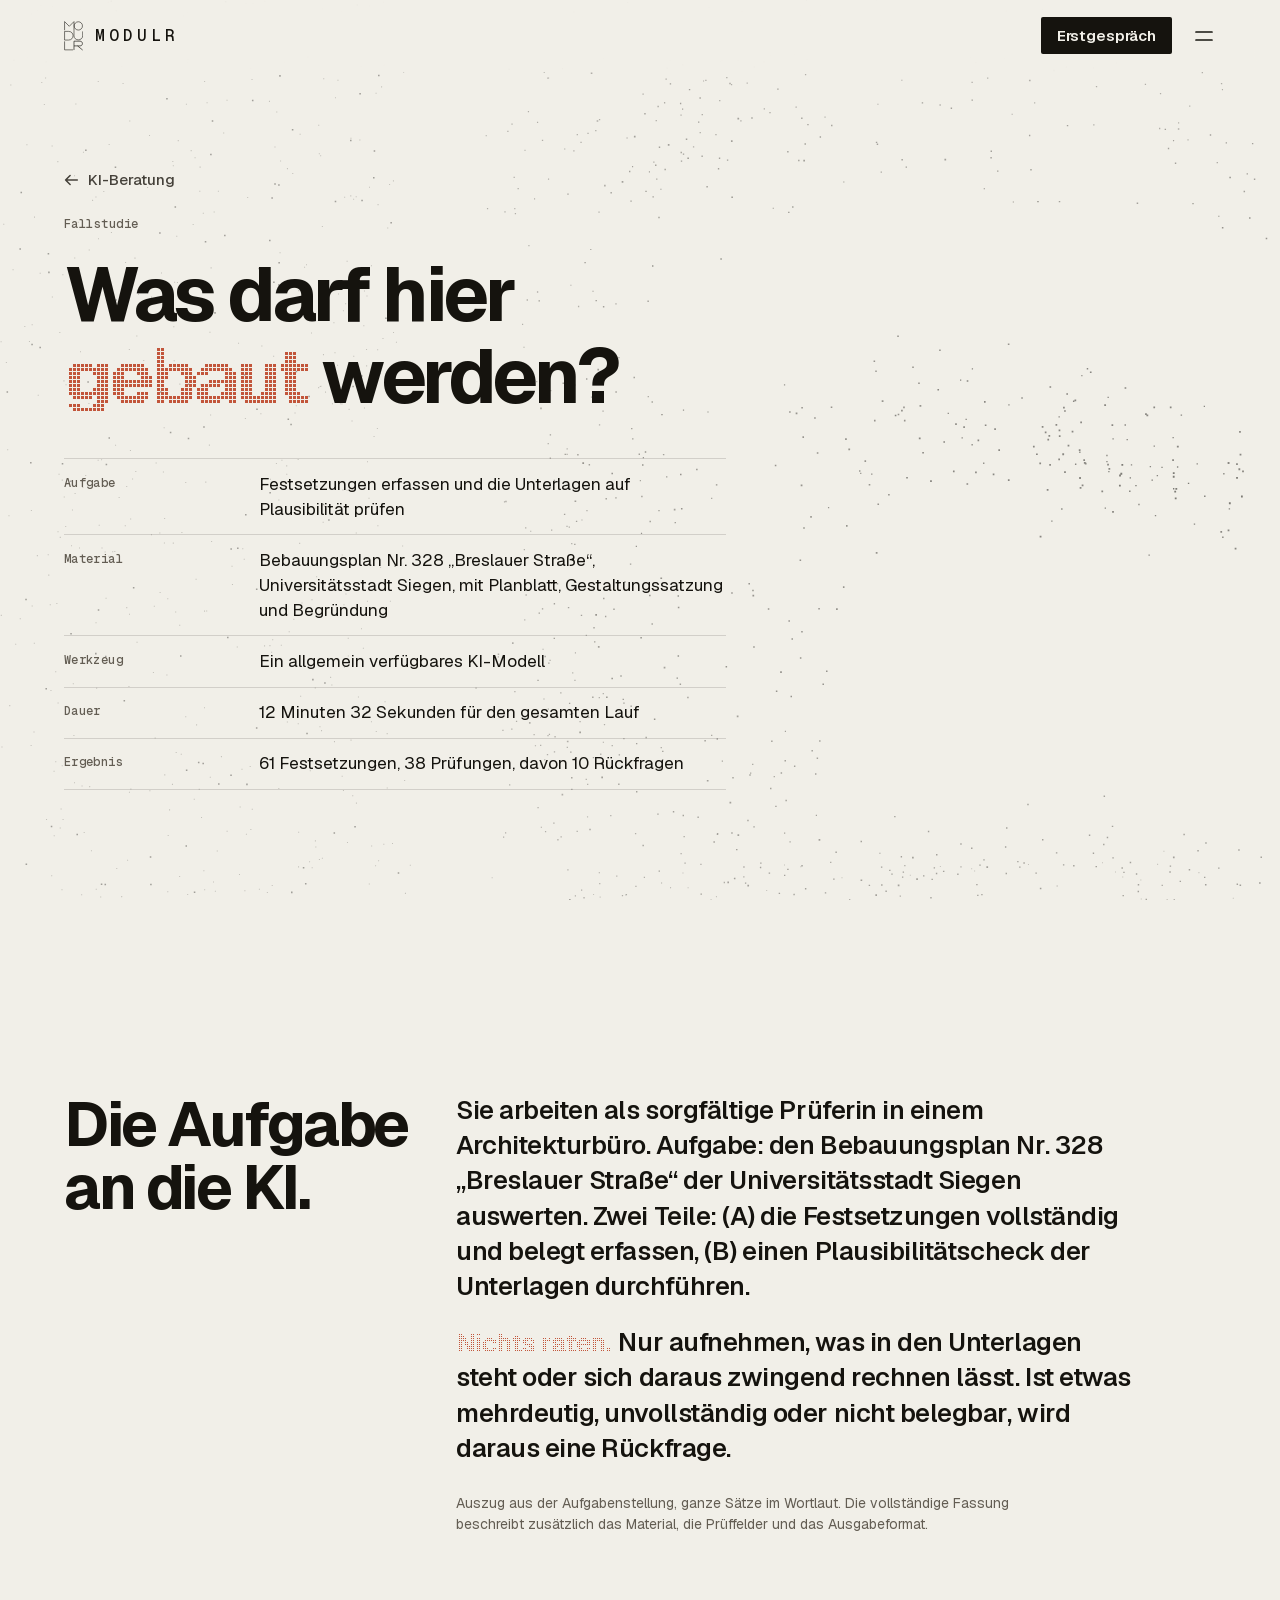
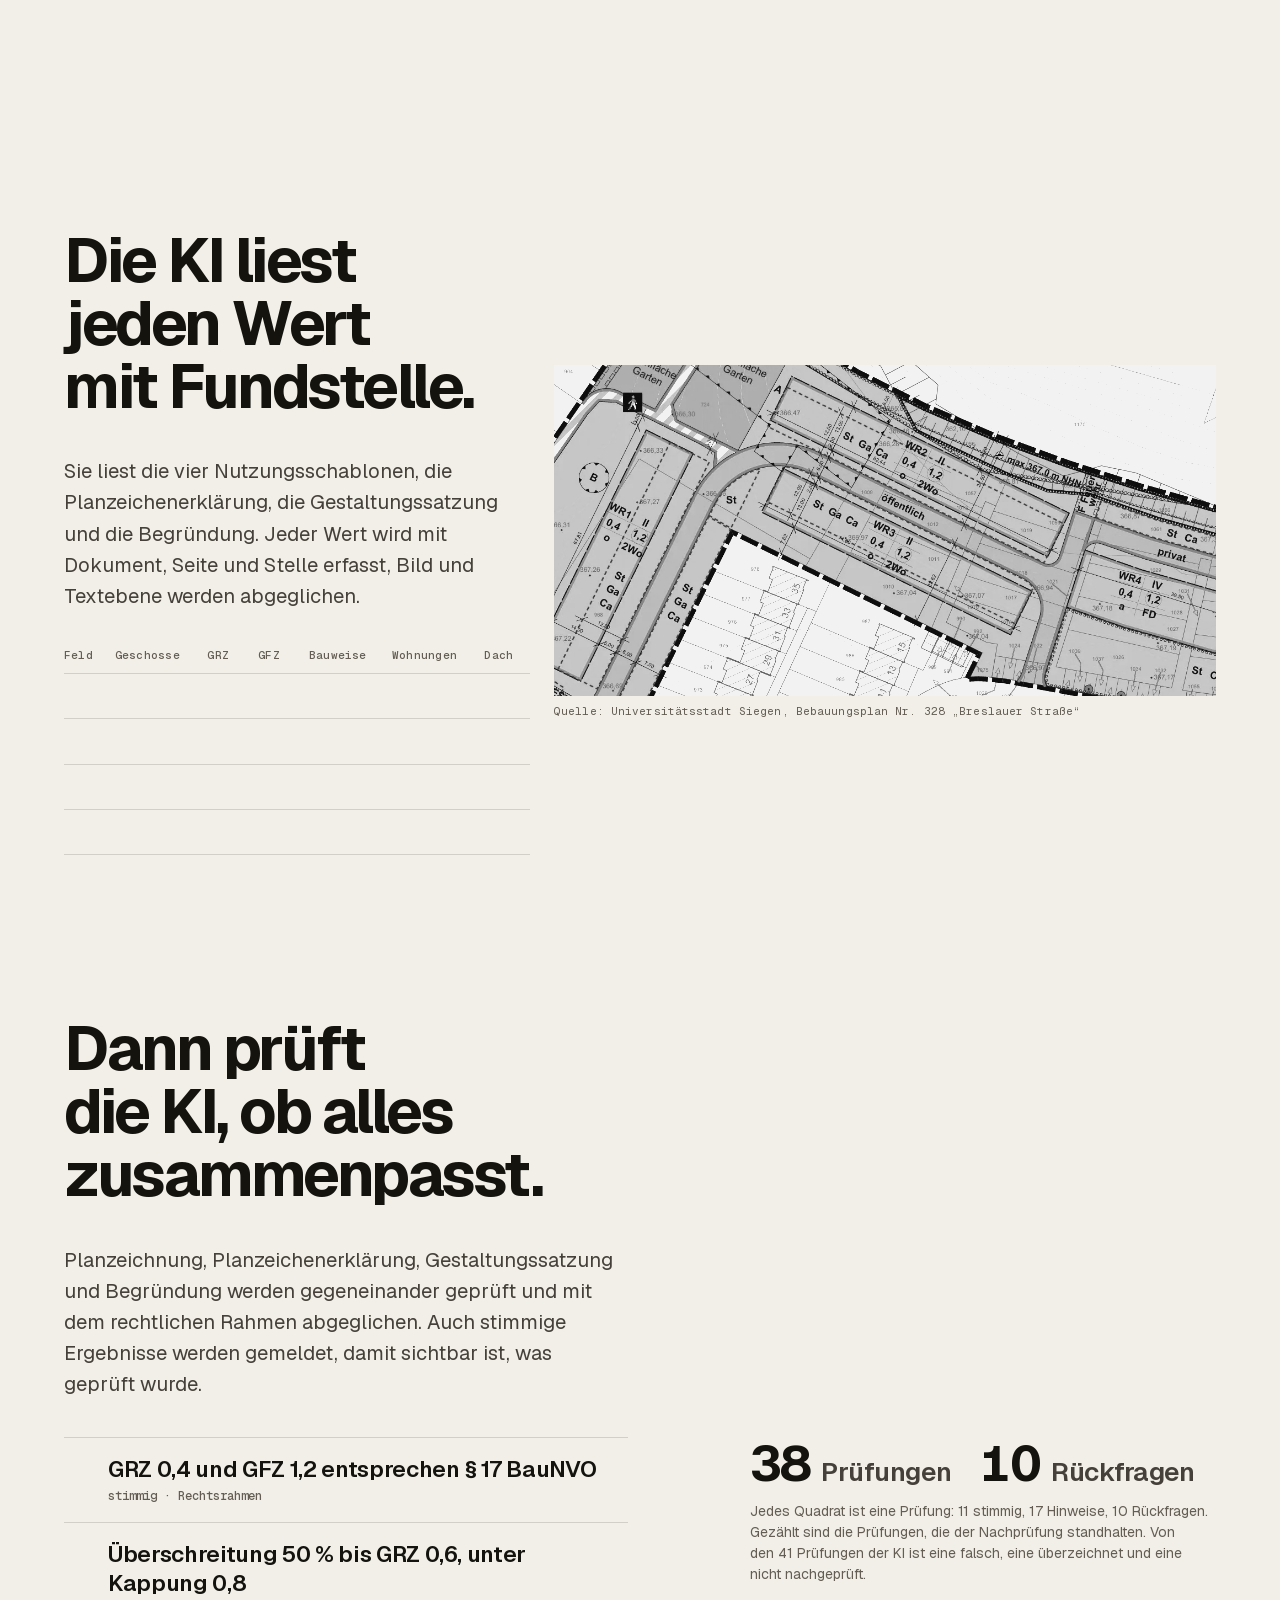
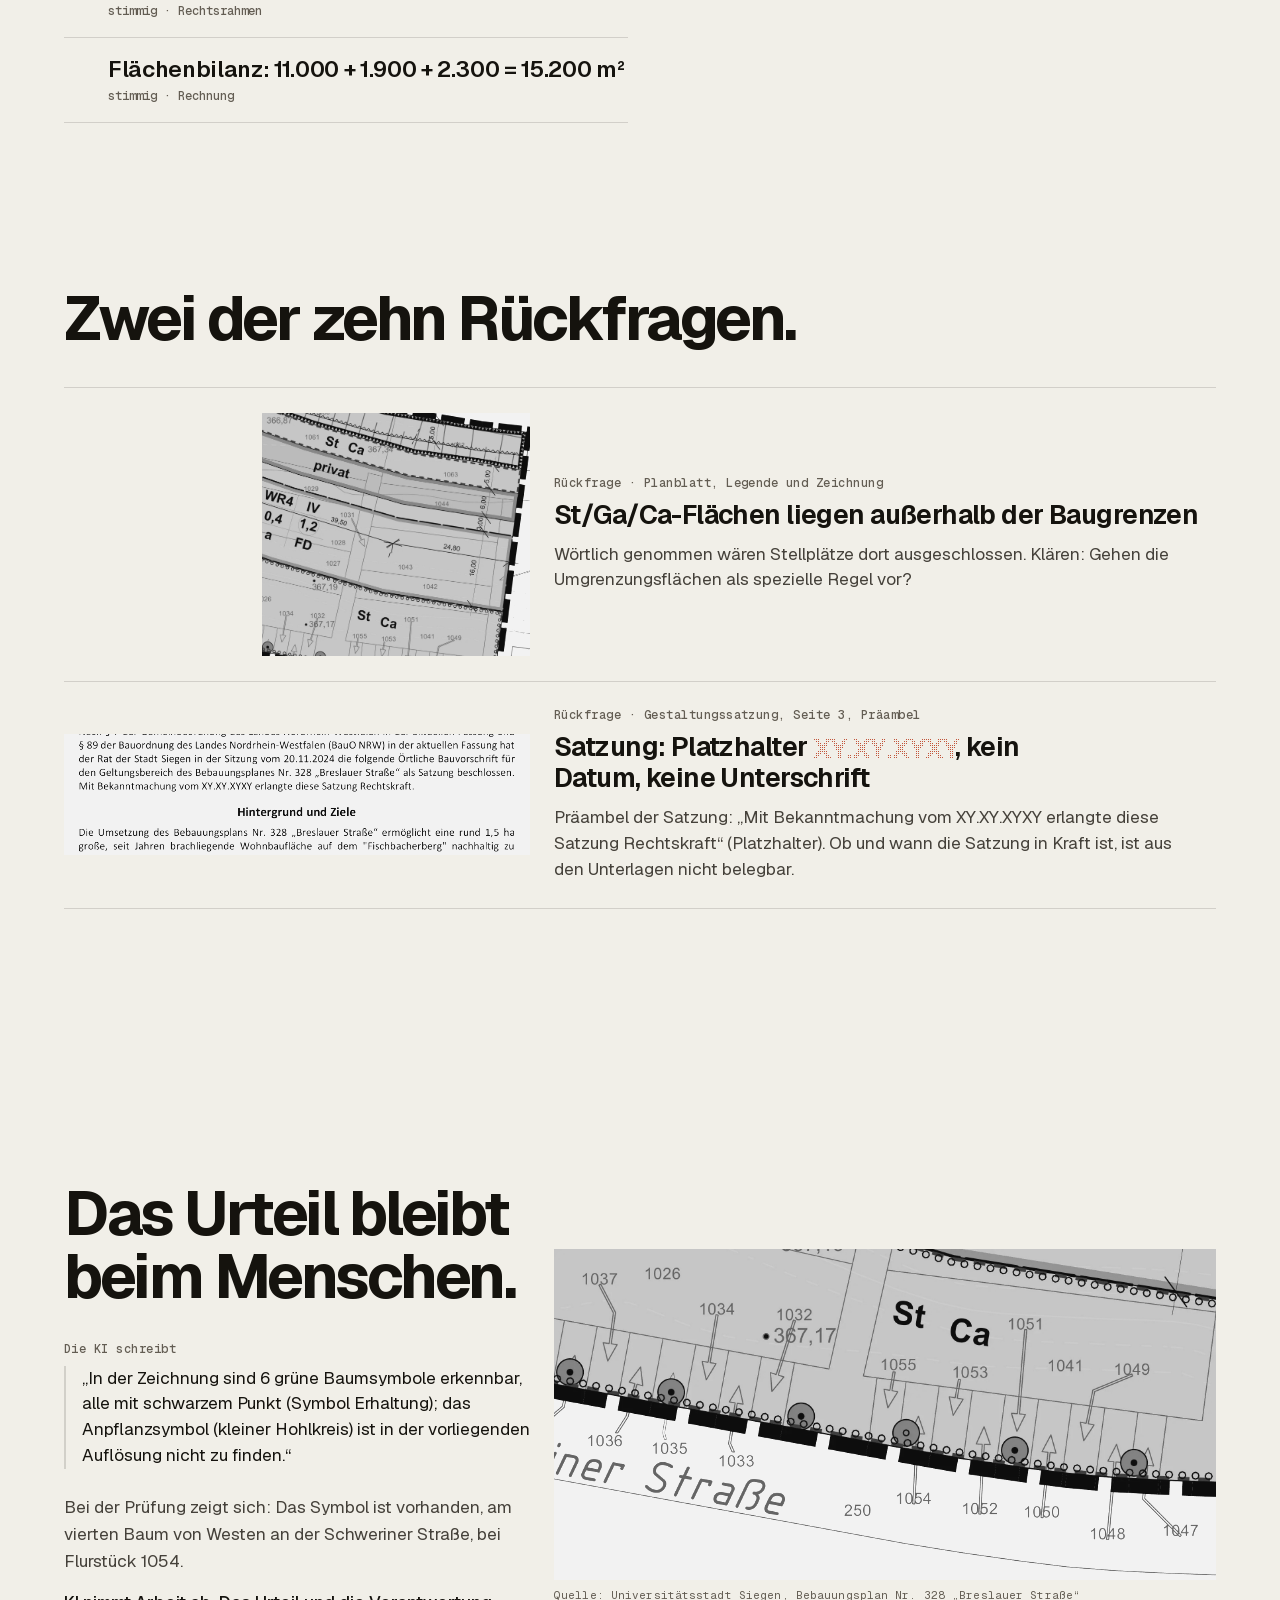
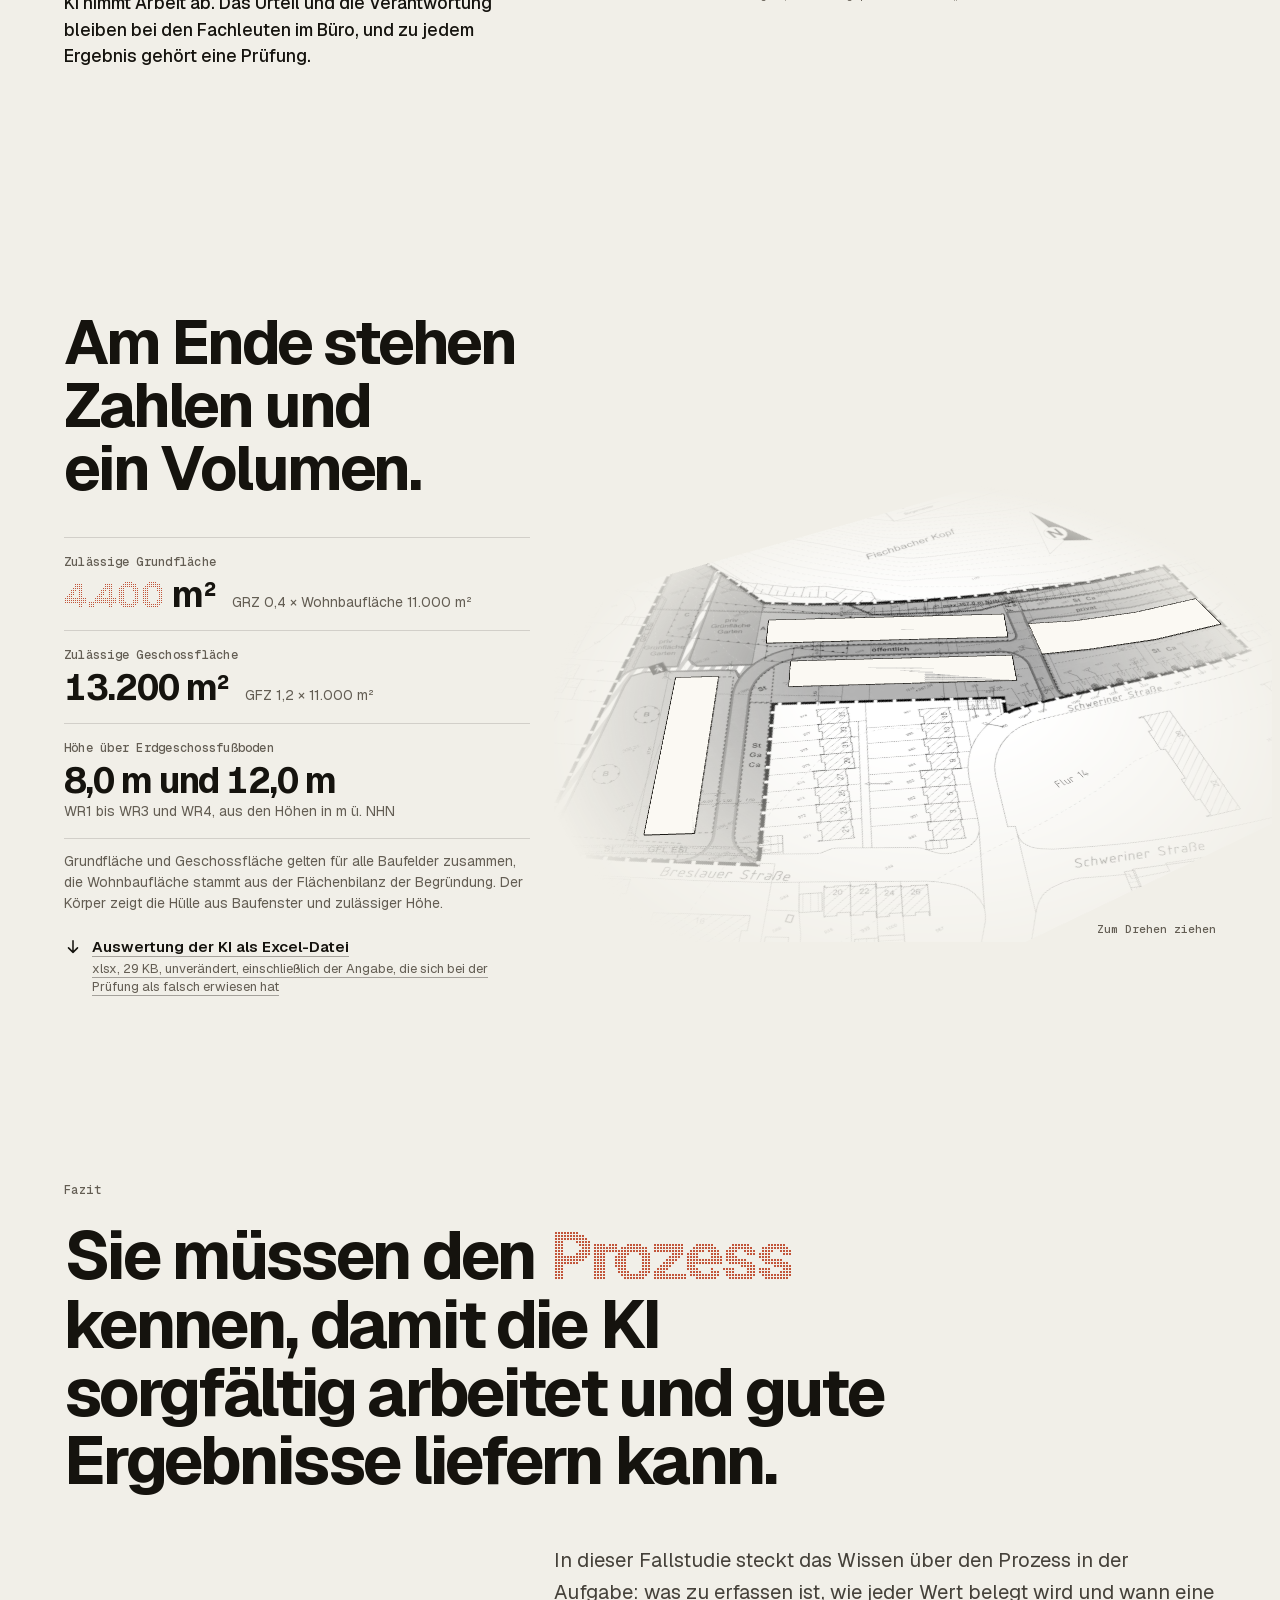
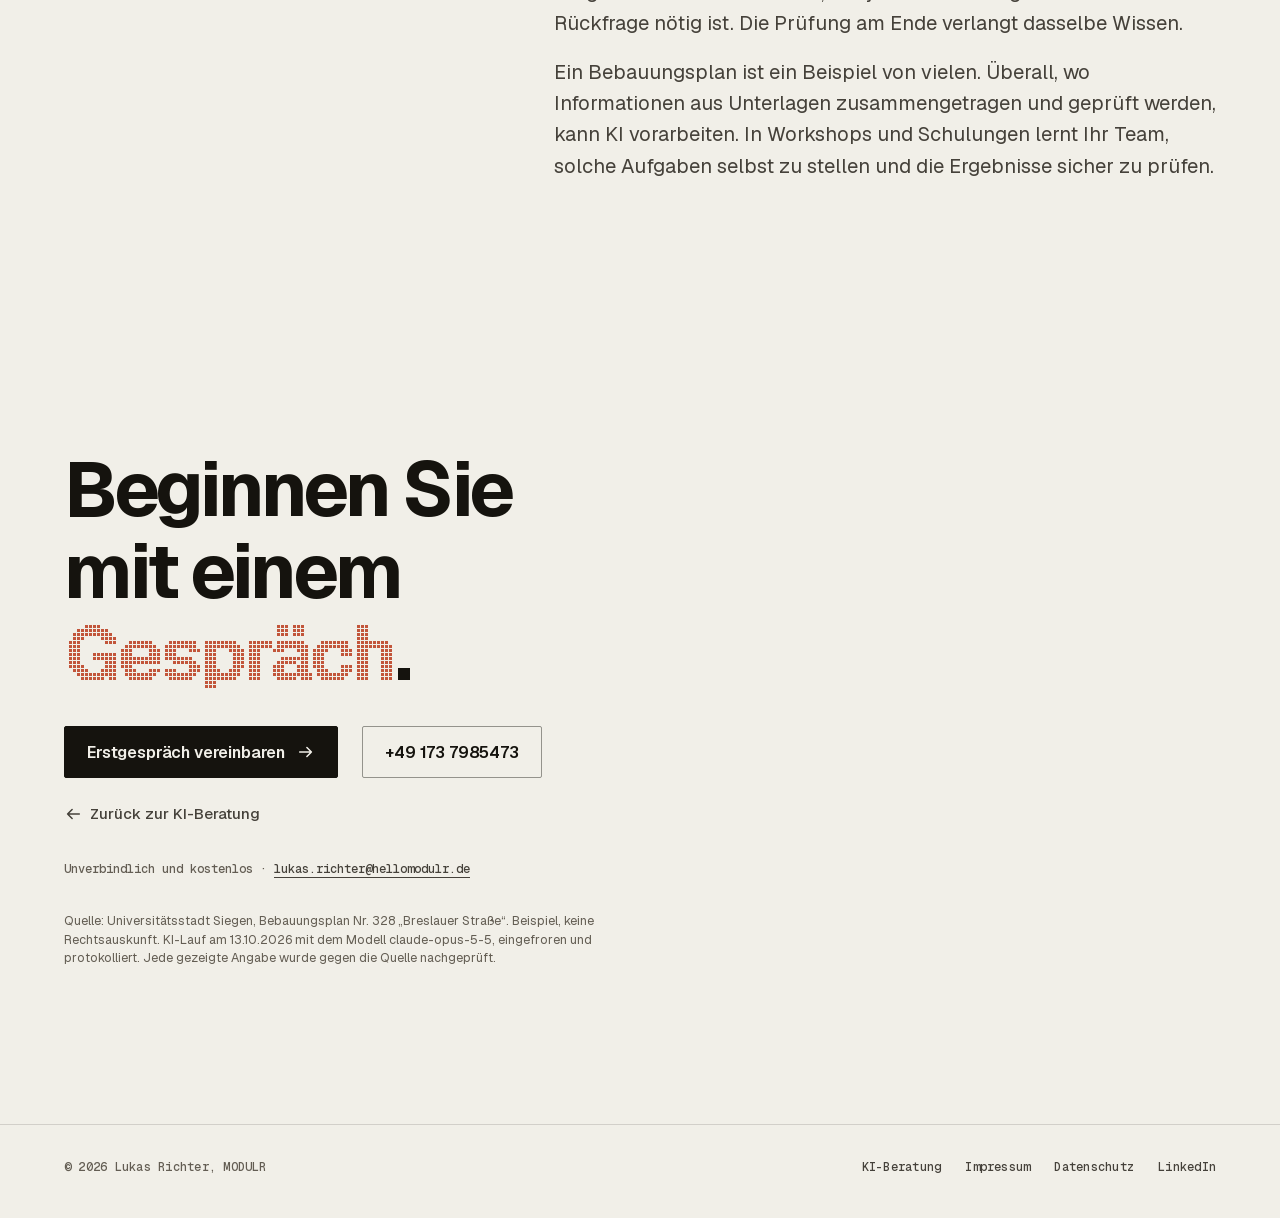
==== fallstudie/bebauungsplan/index.html @ d3ef071a "Add Bebauungsplan case study, menu and neutral wording New case study page, hamburger menu on all pa" ====
<!doctype html>
<html lang="de" class="snap">
<head>
<meta charset="utf-8">
<meta name="viewport" content="width=device-width, initial-scale=1, viewport-fit=cover">
<title>Fallstudie: Was darf hier gebaut werden? · MODULR</title>
<meta name="description" content="Fallstudie: Eine KI wertet den Bebauungsplan Nr. 328 der Universitätsstadt Siegen aus, erfasst 61 Festsetzungen mit Fundstelle und stellt 10 Rückfragen. Das Urteil bleibt beim Menschen.">
<meta name="author" content="Lukas Richter">
<meta name="color-scheme" content="light dark">
<meta name="theme-color" content="#f1efe8" media="(prefers-color-scheme: light)">
<meta name="theme-color" content="#15130e" media="(prefers-color-scheme: dark)">
<link rel="canonical" href="https://hellomodulr.de/fallstudie/bebauungsplan/">
<link rel="icon" href="../../assets/img/favicon.svg" type="image/svg+xml">
<link rel="apple-touch-icon" href="../../assets/img/apple-touch-icon.png">
<meta property="og:type" content="article">
<meta property="og:locale" content="de_DE">
<meta property="og:site_name" content="MODULR">
<meta property="og:title" content="Fallstudie: Was darf hier gebaut werden?">
<meta property="og:description" content="Eine KI wertet einen Bebauungsplan aus und prüft ihn. Das Urteil bleibt beim Menschen.">
<meta property="og:image" content="https://hellomodulr.de/assets/img/og.png">
<link rel="preload" href="../../assets/fonts/geist-latin.woff2" as="font" type="font/woff2" crossorigin>
<script>document.documentElement.classList.add('pt-on', 'fs-js')</script>
<link rel="stylesheet" href="../../css/base.css?v=10">
<link rel="stylesheet" href="../../css/farbe.css?v=9">
<link rel="stylesheet" href="../../css/ki.css?v=23">
<link rel="stylesheet" href="../../css/fallstudie.css?v=2">
<noscript><style>.curtain-in{display:none}.huge .li{transform:none!important}</style></noscript>
<link rel="stylesheet" href="../../css/menu.css?v=2">
</head>
<body class="ki fs">
<a class="skip" href="#kontakt">Direkt zum Erstgespräch</a>

<header class="bar" id="bar">
  <a class="brandbox" href="/" aria-label="MODULR, zur Startseite"><svg viewBox="14 14 204 318" xmlns="http://www.w3.org/2000/svg" aria-hidden="true"><g fill="none" stroke="currentColor" stroke-width="6" stroke-linejoin="round"><path d="M20 112 V20 L70 70 L120 20 V112"/><circle cx="166" cy="66" r="44"/><path d="M20 216 V124 H62 C126 124 126 216 62 216 Z"/><path d="M120 112 V172 A46 42 0 0 0 212 172 V124"/><path d="M20 230 V320 H110"/></g><g fill="none" stroke="currentColor" stroke-width="7" stroke-linejoin="round"><path d="M120 322 V228 H184 C218 228 218 278 184 278 H120"/><path d="M158 278 L212 322"/></g></svg><span class="wm" aria-hidden="true">MODULR</span></a>
  <nav class="bar-nav" aria-label="Hauptnavigation">
    <a class="bar-cta" id="tcta" href="#kontakt">Erstgespräch</a>
    <button class="menu-btn" type="button" aria-expanded="false" aria-controls="menu" aria-label="Menü öffnen"><svg viewBox="0 0 24 24" aria-hidden="true"><line class="l1" x1="4" y1="8" x2="20" y2="8"/><line class="l2" x1="4" y1="16" x2="20" y2="16"/></svg></button>
  </nav>
</header>
<div class="menu" id="menu" aria-hidden="true" aria-label="Menü" role="dialog" aria-modal="true">
  <div class="menu-in">
    <div class="menu-case">
      <p class="menu-label">Fallstudie</p>
      <a href="./" aria-current="page"><b>Was darf hier gebaut werden?</b><span>Eine KI wertet einen Bebauungsplan aus und prüft ihn. Das Urteil bleibt beim Menschen.</span><svg class="arr" viewBox="0 0 20 20" aria-hidden="true"><path d="M3 10h13M11 5l5 5-5 5"/></svg></a>
    </div>
    <nav class="menu-nav" aria-label="KI-Beratung">
      <p class="menu-label">KI-Beratung</p>
      <ul class="menu-list"><li><a href="../../">Start</a></li><li><a href="../../#ch4">Über mich</a></li><li><a href="../../#ch7">Zeitrechner</a></li><li><a href="../../#ch5">Der Weg</a></li><li><a href="../../#ch9">Formate</a></li><li><a href="../../#ch8">Häufige Fragen</a></li><li><a href="#kontakt">Kontakt</a></li></ul>
    </nav>
    <p class="menu-foot"><a href="../../impressum.html">Impressum</a><a href="../../datenschutz.html">Datenschutz</a><a href="https://www.linkedin.com/in/lukas-richter-6bab701a1/" rel="me noopener" target="_blank">LinkedIn</a></p>
  </div>
</div>


<canvas class="field-canvas" id="field" aria-hidden="true"></canvas>

<main id="main">

  <!-- a) entry: title and the facts of the case -->
  <section class="sec frame hero fs-hero" id="f1" data-form="baufenster" aria-labelledby="h-f1">
    <div class="wrap grid">
      <div class="col-text">
        <a class="back" href="../../"><svg class="arr" viewBox="0 0 20 20" aria-hidden="true"><path d="M17 10H4M9 5l-5 5 5 5"/></svg><span>KI-Beratung</span></a>
        <p class="eyebrow">Fallstudie</p>
        <h1 class="huge kin" id="h-f1"><span class="line">Was darf hier</span> <span class="line"><span class="pt">gebaut</span> werden?</span></h1>
        <dl class="steck">
          <div><dt>Aufgabe</dt><dd>Festsetzungen erfassen und die Unterlagen auf Plausibilität prüfen</dd></div>
          <div><dt>Material</dt><dd>Bebauungsplan Nr. 328 „Breslauer Straße“, Universitätsstadt Siegen, mit Planblatt, Gestaltungssatzung und Begründung</dd></div>
          <div><dt>Werkzeug</dt><dd>Ein allgemein verfügbares KI-Modell</dd></div>
          <div><dt>Dauer</dt><dd>12 Minuten 32 Sekunden für den gesamten Lauf</dd></div>
          <div><dt>Ergebnis</dt><dd>61 Festsetzungen, 38 Prüfungen, davon 10 Rückfragen</dd></div>
        </dl>
      </div>
      <div class="field" aria-hidden="true"></div>
    </div>
  </section>

  <!-- b) the task, quoted from the real prompt -->
  <section class="sec frame fs-frage" id="f2" aria-labelledby="h-f2">
    <div class="wrap grid">
      <h2 class="h2" id="h-f2">Die Aufgabe an die KI.</h2>
      <figure class="frage">
        <blockquote>
          <p>Sie arbeiten als sorgfältige Prüferin in einem Architekturbüro. Aufgabe: den Bebauungsplan Nr. 328 „Breslauer Straße“ der Universitätsstadt Siegen auswerten. Zwei Teile: (A) die Festsetzungen vollständig und belegt erfassen, (B) einen Plausibilitätscheck der Unterlagen durchführen.</p>
          <p><span class="pt" data-pt-em="15">Nichts raten.</span> Nur aufnehmen, was in den Unterlagen steht oder sich daraus zwingend rechnen lässt. Ist etwas mehrdeutig, unvollständig oder nicht belegbar, wird daraus eine Rückfrage.</p>
        </blockquote>
        <figcaption class="fine">Auszug aus der Aufgabenstellung, ganze Sätze im Wortlaut. Die vollständige Fassung beschreibt zusätzlich das Material, die Prüffelder und das Ausgabeformat.</figcaption>
      </figure>
    </div>
  </section>

  <!-- c) reading: the four Nutzungsschablonen, their values move into the table -->
  <section class="sec frame fs-lesen" id="f3" aria-labelledby="h-f3">
    <div class="wrap grid">
      <div class="lesen-text">
        <h2 class="h2" id="h-f3">Die KI liest jeden Wert mit Fundstelle.</h2>
        <p class="p">Sie liest die vier Nutzungsschablonen, die Planzeichenerklärung, die Gestaltungssatzung und die Begründung. Jeder Wert wird mit Dokument, Seite und Stelle erfasst, Bild und Textebene werden abgeglichen.</p>
        <table class="vtab" id="vtab">
          <caption class="visually-hidden">Werte der Nutzungsschablonen, gelesen von der KI</caption>
          <thead><tr><th scope="col">Feld</th><th scope="col">Geschosse</th><th scope="col">GRZ</th><th scope="col">GFZ</th><th scope="col">Bauweise</th><th scope="col">Wohnungen</th><th scope="col">Dach</th></tr></thead>
          <tbody>
            <tr data-box="0"><th scope="row"><span class="v">WR1</span></th><td><span class="v">II</span></td><td><span class="v">0,4</span></td><td><span class="v">1,2</span></td><td><span class="v">o</span></td><td><span class="v">2Wo</span></td><td></td></tr>
            <tr data-box="1"><th scope="row"><span class="v">WR2</span></th><td><span class="v">II</span></td><td><span class="v">0,4</span></td><td><span class="v">1,2</span></td><td><span class="v">o</span></td><td><span class="v">2Wo</span></td><td></td></tr>
            <tr data-box="2"><th scope="row"><span class="v">WR3</span></th><td><span class="v">II</span></td><td><span class="v">0,4</span></td><td><span class="v">1,2</span></td><td><span class="v">o</span></td><td><span class="v">2Wo</span></td><td></td></tr>
            <tr data-box="3"><th scope="row"><span class="v">WR4</span></th><td><span class="v">IV</span></td><td><span class="v">0,4</span></td><td><span class="v">1,2</span></td><td><span class="v">a</span></td><td></td><td><span class="v">FD</span></td></tr>
          </tbody>
        </table>
      </div>
      <figure class="plan plan-lesen" style="--arn: 2">
          <div class="clip">
        <img src="img/lesen.webp" srcset="img/lesen-s.webp 1200w, img/lesen.webp 2400w" sizes="(max-width: 760px) 100vw, 58vw" width="2400" height="1200" alt="Ausschnitt aus dem Planblatt mit den Baufeldern WR1 bis WR4 und ihren Nutzungsschablonen" loading="lazy" decoding="async">
        <svg class="pen" viewBox="300 560 1000 500" preserveAspectRatio="none" aria-hidden="true">
          <rect class="mark" x="372.2" y="764.6" width="74.2" height="90.2"/>
          <rect class="mark" x="819" y="670.6" width="74.2" height="90.2"/>
          <rect class="mark" x="770.8" y="792.1" width="74.1" height="90.2"/>
          <rect class="mark" x="1150.8" y="868.5" width="70" height="79.2"/>
        </svg>
          </div>
        <figcaption class="credit">Quelle: Universitätsstadt Siegen, Bebauungsplan Nr. 328 „Breslauer Straße“</figcaption>
        </figure>
    </div>
  </section>

  <!-- d) checking: what holds, and the tally of all verified checks -->
  <section class="sec frame fs-pruefen" id="f4" data-form="pruefungen" aria-labelledby="h-f4">
    <div class="wrap grid">
      <div class="pruef-text">
        <h2 class="h2" id="h-f4">Dann prüft die KI, ob alles zusammenpasst.</h2>
        <p class="p">Planzeichnung, Planzeichenerklärung, Gestaltungssatzung und Begründung werden gegeneinander geprüft und mit dem rechtlichen Rahmen abgeglichen. Auch stimmige Ergebnisse werden gemeldet, damit sichtbar ist, was geprüft wurde.</p>
        <ul class="checks">
          <li><svg class="tick" viewBox="0 0 18 18" aria-hidden="true"><path pathLength="1" d="M3 9.5 L7.2 13.5 L15 4.5"/></svg><div><p class="ck">GRZ 0,4 und GFZ 1,2 entsprechen § 17 BauNVO</p><p class="tag">stimmig · Rechtsrahmen</p></div></li>
          <li><svg class="tick" viewBox="0 0 18 18" aria-hidden="true"><path pathLength="1" d="M3 9.5 L7.2 13.5 L15 4.5"/></svg><div><p class="ck">Überschreitung 50 % bis GRZ 0,6, unter Kappung 0,8</p><p class="tag">stimmig · Rechtsrahmen</p></div></li>
          <li><svg class="tick" viewBox="0 0 18 18" aria-hidden="true"><path pathLength="1" d="M3 9.5 L7.2 13.5 L15 4.5"/></svg><div><p class="ck">Flächenbilanz: 11.000 + 1.900 + 2.300 = 15.200 m²</p><p class="tag">stimmig · Rechnung</p></div></li>
        </ul>
      </div>
      <div class="tally">
        <div class="field field-tally" aria-hidden="true"></div>
        <p class="tally-n"><span><b>38</b> Prüfungen</span> <span><b>10</b> Rückfragen</span></p>
        <p class="fine">Jedes Quadrat ist eine Prüfung: 11 stimmig, 17 Hinweise, 10 Rückfragen. Gezählt sind die Prüfungen, die der Nachprüfung standhalten. Von den 41 Prüfungen der KI ist eine falsch, eine überzeichnet und eine nicht nachgeprüft.</p>
      </div>
    </div>
  </section>

  <!-- d2) two of the ten questions, with their sources -->
  <section class="sec frame fs-rueck" id="f5" aria-labelledby="h-f5">
    <div class="wrap">
      <h2 class="h2" id="h-f5">Zwei der zehn Rückfragen.</h2>
      <div class="rq-list">
        <article class="rq">
          <figure class="plan plan-st" style="--arn: 1.1034">
          <div class="clip">
            <img src="img/stellplaetze.webp" width="1400" height="1269" alt="Planausschnitt am Baufeld WR4 mit zwei Flächen für Stellplätze und Carports außerhalb der blauen Baugrenze" loading="lazy" decoding="async">
            <svg class="pen" viewBox="1150 780 320 290" preserveAspectRatio="none" aria-hidden="true">
              <rect class="mark" x="1223.7" y="804" width="51.3" height="29.9"/>
              <rect class="mark" x="1262.4" y="1011.8" width="50.3" height="28.9"/>
            </svg>
          </div>
        </figure>
          <div class="rq-text">
            <p class="kick">Rückfrage · Planblatt, Legende und Zeichnung</p>
            <h3>St/Ga/Ca-Flächen liegen außerhalb der Baugrenzen</h3>
            <p>Wörtlich genommen wären Stellplätze dort ausgeschlossen. Klären: Gehen die Umgrenzungsflächen als spezielle Regel vor?</p>
          </div>
        </article>
        <article class="rq">
          <figure class="plan plan-gs" style="--arn: 3.8462">
          <div class="clip">
            <img src="img/satzung.webp" width="1600" height="416" alt="Ausschnitt aus der Präambel der Gestaltungssatzung mit dem Satz: Mit Bekanntmachung vom XY.XY.XYXY erlangte diese Satzung Rechtskraft." loading="lazy" decoding="async">
            <svg class="pen" viewBox="55 85 500 130" preserveAspectRatio="none" aria-hidden="true">
              <rect class="mark" x="70.8" y="135.7" width="363.2" height="12"/>
            </svg>
          </div>
        </figure>
          <div class="rq-text">
            <p class="kick">Rückfrage · Gestaltungssatzung, Seite 3, Präambel</p>
            <h3>Satzung: Platzhalter <span class="nobr"><span class="pt" data-pt-em="13">XY.XY.XYXY</span>,</span> kein Datum, keine Unterschrift</h3>
            <p>Präambel der Satzung: „Mit Bekanntmachung vom XY.XY.XYXY erlangte diese Satzung Rechtskraft“ (Platzhalter). Ob und wann die Satzung in Kraft ist, ist aus den Unterlagen nicht belegbar.</p>
          </div>
        </article>
      </div>
    </div>
  </section>

  <!-- e) the person checks: the one real error of the run -->
  <section class="sec frame fs-mensch" id="f6" aria-labelledby="h-f6">
    <div class="wrap grid">
      <div class="mensch-text">
        <h2 class="h2" id="h-f6">Das Urteil bleibt beim Menschen.</h2>
        <p class="kick">Die KI schreibt</p>
        <blockquote class="claim"><p>„In der Zeichnung sind 6 grüne Baumsymbole erkennbar, alle mit schwarzem Punkt (Symbol Erhaltung); das Anpflanzsymbol (kleiner Hohlkreis) ist in der vorliegenden Auflösung nicht zu finden.“</p></blockquote>
        <p class="p">Bei der Prüfung zeigt sich: Das Symbol ist vorhanden, am vierten Baum von Westen an der Schweriner Straße, bei Flurstück 1054.</p>
        <p class="p">KI nimmt Arbeit ab. Das Urteil und die Verantwortung bleiben bei den Fachleuten im Büro, und zu jedem Ergebnis gehört eine Prüfung.</p>
      </div>
      <figure class="plan plan-baum" id="baum" style="--arn: 2">
          <div class="clip">
        <div class="zoom">
          <img src="img/baeume.webp" width="2000" height="1000" alt="Planausschnitt an der Schweriner Straße mit sechs Baumsymbolen" loading="lazy" decoding="async">
          <img class="detail" src="img/baum-detail.webp" width="1600" height="800" alt="" loading="lazy" decoding="async">
        </div>
        <svg class="pen pen-ring" viewBox="0 0 200 100" preserveAspectRatio="none" aria-hidden="true">
          <circle class="mark" cx="100.8" cy="49.75" r="27"/>
        </svg>
        <figcaption class="zoom-label" aria-hidden="true">Baum anpflanzen · Flurstück 1054</figcaption>
          </div>
        <figcaption class="credit">Quelle: Universitätsstadt Siegen, Bebauungsplan Nr. 328 „Breslauer Straße“</figcaption>
        </figure>
    </div>
  </section>

  <!-- f) the result: derived figures and the volume of the Baufenster -->
  <section class="sec frame fs-ergebnis" id="f7" aria-labelledby="h-f7">
    <div class="wrap grid">
      <div class="erg-text">
        <h2 class="h2" id="h-f7">Am Ende stehen Zahlen und ein Volumen.</h2>
        <dl class="kz">
          <div><dt>Zulässige Grundfläche</dt><dd><span class="kz-n"><span class="pt" data-pt-em="17">4.400</span> m²</span><span class="kz-f">GRZ 0,4 × Wohnbaufläche 11.000 m²</span></dd></div>
          <div><dt>Zulässige Geschossfläche</dt><dd><span class="kz-n">13.200 m²</span><span class="kz-f">GFZ 1,2 × 11.000 m²</span></dd></div>
          <div><dt>Höhe über Erdgeschossfußboden</dt><dd><span class="kz-n">8,0 m und 12,0 m</span><span class="kz-f">WR1 bis WR3 und WR4, aus den Höhen in m ü. NHN</span></dd></div>
        </dl>
        <p class="fine">Grundfläche und Geschossfläche gelten für alle Baufelder zusammen, die Wohnbaufläche stammt aus der Flächenbilanz der Begründung. Der Körper zeigt die Hülle aus Baufenster und zulässiger Höhe.</p>
        <a class="dl" href="BP328_Breslauer_Strasse_Auswertung.xlsx" download><svg class="arr" viewBox="0 0 20 20" aria-hidden="true"><path d="M10 3v13M5 11l5 5 5-5"/></svg><span>Auswertung der KI als Excel-Datei <small>xlsx, 29 KB, unverändert, einschließlich der Angabe, die sich bei der Prüfung als falsch erwiesen hat</small></span></a>
      </div>
      <figure class="vol" id="vol">
        <canvas class="vol-c" aria-label="Dreidimensionales Modell der vier Baufenster auf dem Planblatt, WR1 bis WR3 8,0 Meter hoch, WR4 12,0 Meter hoch" role="img"></canvas>
        <div class="vol-labels" aria-hidden="true"></div>
        <figcaption class="vol-hint" aria-hidden="true">Zum Drehen ziehen</figcaption>
      </figure>
    </div>
  </section>

  <!-- g) the takeaway, in Lukas' words -->
  <section class="sec frame fs-fazit" id="f8" aria-labelledby="h-f8">
    <div class="wrap grid">
      <p class="eyebrow">Fazit</p>
      <h2 class="h2 fazit-h" id="h-f8">Sie müssen den <span class="pt">Prozess</span> kennen, damit die KI sorgfältig arbeitet und gute Ergebnisse liefern kann.</h2>
      <div class="fazit-text">
        <p class="p">In dieser Fallstudie steckt das Wissen über den Prozess in der Aufgabe: was zu erfassen ist, wie jeder Wert belegt wird und wann eine Rückfrage nötig ist. Die Prüfung am Ende verlangt dasselbe Wissen.</p>
        <p class="p">Ein Bebauungsplan ist ein Beispiel von vielen. Überall, wo Informationen aus Unterlagen zusammengetragen und geprüft werden, kann KI vorarbeiten. In Workshops und Schulungen lernt Ihr Team, solche Aufgaben selbst zu stellen und die Ergebnisse sicher zu prüfen.</p>
      </div>
    </div>
  </section>

  <!-- h) the conversation -->
  <section class="sec frame final fs-final" id="kontakt" data-form="schluss" aria-labelledby="h-kontakt">
    <div class="wrap grid">
      <div class="col-text">
        <h2 class="huge kin" id="h-kontakt"><span class="line">Beginnen Sie</span> <span class="line">mit einem</span> <span class="line"><span class="pt">Gespräch</span>.</span></h2>
        <div class="cta-final">
          <a class="btn go" href="mailto:lukas.richter@hellomodulr.de?subject=Erstgespr%C3%A4ch%20MODULR&amp;body=Guten%20Tag%20Herr%20Richter%2C%0D%0A%0D%0Aich%20w%C3%BCrde%20gern%20ein%20unverbindliches%20Erstgespr%C3%A4ch%20vereinbaren.%20Kurz%20zu%20meinem%20B%C3%BCro%20und%20dem%2C%20was%20mich%20gerade%20besch%C3%A4ftigt%3A%0D%0A%0D%0A%0D%0AViele%20Gr%C3%BC%C3%9Fe">Erstgespräch vereinbaren <svg class="arr" viewBox="0 0 20 20" aria-hidden="true"><path d="M3 10h13M11 5l5 5-5 5"/></svg></a>
          <a class="btn btn-outline" href="tel:+491737985473">+49&nbsp;173&nbsp;7985473</a>
        </div>
        <a class="back back-end" href="../../"><svg class="arr" viewBox="0 0 20 20" aria-hidden="true"><path d="M17 10H4M9 5l-5 5 5 5"/></svg><span>Zurück zur KI-Beratung</span></a>
        <p class="gonote">Unverbindlich und kostenlos · <a href="mailto:lukas.richter@hellomodulr.de?subject=Erstgespr%C3%A4ch%20MODULR">lukas.richter@hellomodulr.de</a></p>
        <p class="source">Quelle: Universitätsstadt Siegen, Bebauungsplan Nr. 328 „Breslauer Straße“. Beispiel, keine Rechtsauskunft. KI-Lauf am 13.10.2026 mit dem Modell claude-opus-5-5, eingefroren und protokolliert. Jede gezeigte Angabe wurde gegen die Quelle nachgeprüft.</p>
      </div>
      <div class="field" aria-hidden="true"></div>
    </div>
  </section>
</main>

<footer class="site-footer">
  <span>© 2026 Lukas Richter, MODULR</span>
  <a href="../../">KI-Beratung</a><a href="../../impressum.html">Impressum</a><a href="../../datenschutz.html">Datenschutz</a><a href="https://www.linkedin.com/in/lukas-richter-6bab701a1/" rel="me noopener" target="_blank">LinkedIn</a>
</footer>

<div class="curtain-in" aria-hidden="true"></div>

<script src="../../js/menu.js?v=1" defer></script>
<script src="../../js/punkte.js?v=9" defer></script>
<script src="../../js/punkttype.js?v=2" defer></script>
<script src="../../js/fallstudie.js?v=2" defer></script>
</body>
</html>
---- css/base.css ----
@font-face {
  font-family: 'Geist';
  src: url('../assets/fonts/geist-latin.woff2') format('woff2');
  font-weight: 100 900; font-style: normal; font-display: swap;
}
@font-face {
  font-family: 'Geist Mono';
  src: url('../assets/fonts/geistmono-latin.woff2') format('woff2');
  font-weight: 100 900; font-style: normal; font-display: swap;
}

/* ---------- tokens: one calm system for every page ---------- */
:root {
  --paper: #f1efe8;
  --ink: #15130e;
  --ink-2: #45413a;
  --ink-3: #635d53;
  --red: #c2553a;          /* graphic accent only */
  --red-text: #a8452c;     /* accent for text */
  --sans: 'Geist', ui-sans-serif, system-ui, -apple-system, 'Segoe UI', sans-serif;
  --mono: 'Geist Mono', ui-monospace, 'SF Mono', Menlo, monospace;
  /* motion: confident arrival, symmetric morph */
  --ease: cubic-bezier(.16, 1, .3, 1);
  --ease-io: cubic-bezier(.65, 0, .35, 1);
  --radius: 2px;  /* one corner for every control: drawn edges, not pills */

  /* grid: 12 columns between the outer margins */
  --gutter: clamp(20px, 5vw, 80px);
  --gap: 24px;
  --content-r: var(--gutter); /* right edge of all content */
  --bar-h: 72px;

  /* type stops */
  --fs-display: 88px; --fs-h2: 56px; --fs-h3: 26px; --fs-body: 19px; --fs-label: 12px;
  --lh-display: .98; --lh-h2: 1.02; --lh-body: 1.55;
}
@media (max-width: 1439px) { :root { --fs-display: 76px; --fs-h2: 50px; --fs-h3: 24px; --fs-body: 18px; } }
@media (max-width: 1279px) { :root { --fs-display: 64px; --fs-h2: 44px; --fs-h3: 22px; --fs-body: 17px; --gap: 20px; } }
@media (max-width: 1024px) { :root { --fs-display: 56px; --fs-h2: 40px; --fs-h3: 22px; --fs-body: 17px; --gap: 20px; } }
@media (max-width: 760px) { :root { --fs-display: 44px; --fs-h2: 34px; --fs-h3: 21px; --fs-body: 16px; --gap: 16px; --bar-h: 60px; } }

*, *::before, *::after { box-sizing: border-box; }
html { -webkit-text-size-adjust: 100%; text-size-adjust: 100%; scroll-padding-top: calc(var(--bar-h) + 24px); }
body {
  margin: 0; background: var(--paper); color: var(--ink);
  font-family: var(--sans); font-size: var(--fs-body); line-height: var(--lh-body);
  -webkit-font-smoothing: antialiased; text-rendering: optimizeLegibility;
  scrollbar-color: color-mix(in srgb, currentColor 34%, transparent) transparent;
}
::selection { background: var(--red); color: var(--paper); }
input, textarea { caret-color: var(--red); }
img { display: block; max-width: 100%; height: auto; }
a { color: inherit; }
h1, h2, h3, p { margin: 0; }
p, li { text-wrap: pretty; }
:focus-visible { outline: 2px solid var(--red-text); outline-offset: 3px; border-radius: 2px; }
[id] { scroll-margin-top: calc(var(--bar-h) + 24px); }

.skip {
  position: fixed; left: 12px; top: 12px; z-index: 100; padding: 12px 16px; border-radius: var(--radius);
  background: var(--ink); color: var(--paper); font: 600 15px/1 var(--sans); text-decoration: none;
  transform: translateY(-200%); transition: transform .2s var(--ease);
}
.skip:focus { transform: none; }
.visually-hidden { position: absolute !important; width: 1px; height: 1px; overflow: hidden; clip: rect(0 0 0 0); white-space: nowrap; }

/* ---------- logo ---------- */
.brandbox { display: inline-flex; align-items: center; gap: 12px; text-decoration: none; color: inherit; }
.brandbox svg { height: 30px; width: auto; flex: none; }
.brandbox .wm { font-family: var(--mono); font-weight: 500; font-size: 16px; letter-spacing: 4px; line-height: 1; }
@media (max-width: 760px) { .brandbox svg { height: 26px; } .brandbox .wm { font-size: 14px; letter-spacing: 3.4px; } }

/* ---------- header: same on every page ---------- */
.bar {
  --bar-bg: var(--paper); --bar-fg: var(--ink);
  position: fixed; inset: 0 0 auto 0; z-index: 40; height: var(--bar-h);
  display: flex; align-items: center; justify-content: space-between; gap: 16px; padding: 0 var(--gutter);
  background: color-mix(in srgb, var(--bar-bg) 86%, transparent); color: var(--bar-fg);
  -webkit-backdrop-filter: blur(12px); backdrop-filter: blur(12px);
  border-bottom: 1px solid transparent; transition: border-color .4s, background .5s var(--ease), color .5s var(--ease);
}
.bar.scrolled { border-bottom-color: color-mix(in srgb, var(--bar-fg) 12%, transparent); }
.bar-nav { display: flex; align-items: center; gap: 4px; }
.bar-nav a, .bar-nav button { font: 500 15px/1 var(--sans); letter-spacing: -.01em; color: inherit; text-decoration: underline; text-decoration-color: transparent; text-underline-offset: 6px; text-decoration-thickness: 1px; padding: 12px 12px; border: 0; border-radius: var(--radius); background: none; cursor: pointer; transition: text-decoration-color .2s var(--ease); }
.bar-nav a:hover, .bar-nav button:hover, .bar-nav a[aria-current="page"] { text-decoration-color: currentColor; }
.bar-nav .bar-cta { margin-left: 8px; font-weight: 600; padding: 11px 16px; background: var(--bar-fg); color: var(--bar-bg); text-decoration: none; transition: background .25s var(--ease), color .25s var(--ease); }
.bar-nav .bar-cta:hover { background: var(--red-text); color: var(--paper); }
@media (max-width: 760px) { .bar-nav .hide-m { display: none; } }

/* ---------- buttons: one system ---------- */
.btn {
  display: inline-flex; align-items: center; justify-content: center; gap: 12px; min-height: 52px; padding: 14px 22px; border-radius: var(--radius);
  font: 600 16px/1.2 var(--sans); letter-spacing: -.01em; text-decoration: none; cursor: pointer;
  background: var(--ink); color: var(--paper); border: 1px solid var(--ink);
  transition: background .25s var(--ease), color .25s var(--ease), border-color .25s var(--ease);
}
.btn:hover { background: var(--red-text); border-color: var(--red-text); color: var(--paper); }
.btn:active { transform: translateY(1px); }
.btn-outline { background: transparent; color: var(--ink); border-color: color-mix(in srgb, var(--ink) 45%, transparent); }
.btn-outline:hover { background: transparent; color: var(--ink); border-color: var(--ink); }

@media (prefers-reduced-motion: reduce) { *, *::before, *::after { scroll-behavior: auto !important; } }
---- css/farbe.css ----
/* The KI world follows the colour scheme of the operating system.
   Light: paper ground, ink points, rust accent. Dark: warm ink night, paper points, rust accent.
   There is no switch on the page; the visitor decides in the system settings, and the page
   (including the point field, see js/punkte.js) follows live when that setting changes. */
:root {
  /* light: the default */
  --k-bg: #f1efe8; --k-bg2: #e9e6dc; --k-fg: #15130e; --k-fg2: #45413a; --k-fg3: #635d53;
  /* rust, one tone per mode. --k-acc is the rust you see as a mark: points, lines, the seam,
     display type (3.9 : 1, for large type and graphics), focus rings. --k-acc-ink is the same
     rust a step deeper, only where small text sits on it (button hover, selection, 5.1 : 1). */
  --k-acc: #c2553a; --k-acc-strong: #c2553a; --k-acc-ink: #a8452c;
  --k-word: #a8452c; --k-on-word: #f1efe8; /* hover fill of buttons and its text */
  --k-line: rgba(21, 19, 14, .14);
  --k-btn-bg: #15130e; --k-btn-fg: #f1efe8;
  --k-photo: #e2ddd2;
  /* point colours as r, g, b for the canvas, plus the mode for the brightness table */
  --net-b: 21, 19, 14; --net-c: 194, 85, 58; --net-mode: light;
}
@media (prefers-color-scheme: dark) {
  :root {
    --k-bg: #15130e; --k-bg2: #1c1a14; --k-fg: #f1efe8; --k-fg2: rgba(241, 239, 232, .8); --k-fg3: rgba(241, 239, 232, .64);
    --k-acc: #de7b59; --k-acc-strong: #de7b59; --k-acc-ink: #de7b59; --k-word: #de7b59; --k-on-word: #15130e;
    --k-line: rgba(241, 239, 232, .16);
    --k-btn-bg: #f1efe8; --k-btn-fg: #15130e;
    --k-photo: #e2ddd2;
    --net-b: 241, 239, 232; --net-c: 222, 123, 89; --net-mode: dark;
  }
}
---- css/ki.css ----
/* KI-Beratung: one world of points, on paper or at night as the operating system decides
   (tokens in css/farbe.css). A fixed field of points behind the page re-forms per reading unit.
   Every frame is one screen below the header; content and figures are sized from the frame, so
   a frame is used well at every size (units and stops: js/ki.js).
   The accent is always made of points: rust appears as point type (js/punkttype.js) or as the
   decided point of a figure, never as flat rust type or flat rust fills, and at most once per frame. */
.ki {
  --ground: var(--k-bg); --fg: var(--k-fg); --fg-2: var(--k-fg2); --fg-3: var(--k-fg3);
  /* rust, one tone per mode: --acc marks, --acc-ink sits behind small text */
  --acc: var(--k-acc); --acc-ink: var(--k-acc-ink);
  --hair: var(--k-line);
  /* one type scale for this page, set from the width and the height of the screen, so a short
     laptop and a tall monitor both get type that fills their frames */
  --fs-h2: clamp(34px, 2.6vw + 3.2svh, 80px);
  --fs-h3: clamp(20px, 1vw + 1.5svh, 30px);
  --fs-body: clamp(16px, .8vw + 1.1svh, 21px);
  --fs-small: clamp(15px, .68vw + .95svh, 18px);
  color-scheme: light dark;
  background: var(--ground); color: var(--fg);
}
.ki ::selection { background: var(--acc-ink); color: var(--k-on-word); }
.ki .bar { --bar-bg: var(--ground); --bar-fg: var(--fg); }
.ki .bar-nav .bar-cta:hover { background: var(--acc-ink); color: var(--k-on-word); }
.ki :focus-visible { outline-color: var(--acc); }

/* the canvas takes the largest viewport, so the phone address bar never resizes (and clears) it */
.field-canvas { position: fixed; inset: 0 auto auto 0; width: 100%; height: 100vh; height: 100lvh; z-index: 0; pointer-events: none; display: block; }
main, .site-footer { position: relative; z-index: 1; }

/* ---------- point type: the accent ---------- */
/* the real text stays (screen readers, search, selection); while the canvas can draw, the text is
   transparent and the points stand exactly on it. Without script it is plain ink type. */
.pt { position: relative; display: inline-block; white-space: nowrap; font-variant-numeric: normal; }
.pt-on .pt { color: transparent; }
.pt-c { position: absolute; left: 0; top: 0; pointer-events: none; }
/* the canvas of a word reaches beyond it (js/punkttype.js), so yielding points are never cut; the
   page itself never scrolls sideways for it */
.ki main { overflow-x: clip; }

/* ---------- grid and rhythm ---------- */
.sec { position: relative; padding: 0 var(--content-r) 0 var(--gutter); }
.wrap { width: 100%; }
.wrap.grid { display: grid; grid-template-columns: repeat(12, minmax(0, 1fr)); column-gap: var(--gap); align-items: center; }
.col-text { grid-column: 1 / span 7; }
/* the figures take the right five columns, the full height of the frame and the margin to the edge */
.wrap.grid > .field, .field-d { grid-column: 8 / span 5; align-self: stretch; min-height: clamp(320px, 66svh, 720px); margin-right: calc(-1 * var(--content-r) + 16px); }
.field-m { display: none; }
/* the fields only hold the place of a figure; taps and clicks go to the text over them */
.field { pointer-events: none; }

/* one rhythm for the whole page: every frame (a section, or one of the two halves of the thesis
   and the person) is exactly one screen below the header, its content centred in it with the same
   padding above and below. The browser snaps to the top of each frame (see "snapping" below). */
.ki { --frame-h: calc(100vh - var(--bar-h)); --frame-pad: clamp(20px, 4.5vh, 56px); }
@supports (height: 100svh) { .ki { --frame-h: calc(100svh - var(--bar-h)); --frame-pad: clamp(20px, 4.5svh, 56px); } }
.frame { min-height: var(--frame-h); display: flex; flex-direction: column; justify-content: center; padding-top: var(--frame-pad); padding-bottom: var(--frame-pad); }
.wrap.grid.frame { display: grid; align-content: center; }
/* the last frame and the footer share the last screen (--foot-h is measured by js/ki.js) */
.frame.faq { min-height: calc(var(--frame-h) - var(--foot-h, 0px)); }

/* ---------- type ---------- */
.huge { font: 700 var(--fs-display)/var(--lh-display) var(--sans); letter-spacing: -.045em; }
.huge .line { display: block; overflow: hidden; padding: .12em 0 .1em; margin: -.12em 0 -.1em; }
.h2 { font: 700 var(--fs-h2)/var(--lh-h2) var(--sans); letter-spacing: -.04em; text-wrap: balance; max-width: 17ch; }
.p { font-size: var(--fs-body); line-height: var(--lh-body); max-width: 60ch; color: var(--fg-2); }
.h2 + .p, .h2 + .field-m + .p { margin-top: clamp(24px, 4.2svh, 44px); }
.p + .p { margin-top: .9em; }
.p b, .promise b { color: var(--fg); font-weight: 600; }

/* one rolling word, in the hero only: the task that changes. Its first word is point type, so the
   points of the field condense onto points (no flat rust type at any moment). */
.roll { display: inline-flex; flex-direction: column; height: 1.2em; overflow: hidden; vertical-align: bottom; margin-bottom: -.1em; }
.roll-list { display: block; animation: roll 13s var(--ease-io) infinite; }
.roll-w { display: block; height: 1.2em; line-height: 1.2em; white-space: nowrap; color: var(--fg); }
.pt-on .roll-list { animation: none; }
.pt-on .roll-w:not(:first-child) { visibility: hidden; }
/* the DOM word stands still while the points condense onto it, then it fades out and
   keeps its place in the line; the point field draws the word from then on */
.roll-wait .roll-list { animation: none; transition: opacity .5s var(--ease); }
.roll-points .roll-list { opacity: 0; }
@keyframes roll { 0%, 18% { transform: translateY(0); } 25%, 43% { transform: translateY(-1.2em); } 50%, 68% { transform: translateY(-2.4em); } 75%, 93% { transform: translateY(-3.6em); } 100% { transform: translateY(-4.8em); } }

/* the two display sentences rise line by line; everything else is simply there */
.kin .li { display: inline-block; transform: translateY(112%); transition: transform 1.1s var(--ease); }
.kin.in .li { transform: none; }
/* risen: the lines stop clipping, so the points of a word in them can yield to the pointer */
.kin.done .line { overflow: visible; }
.kin.in .line:nth-child(2) .li { transition-delay: .08s; } .kin.in .line:nth-child(3) .li { transition-delay: .16s; }

/* ---------- controls on the KI ground ---------- */
.ki .btn { background: var(--k-btn-bg); color: var(--k-btn-fg); border-color: var(--k-btn-bg); }
.ki .btn:hover { background: var(--acc-ink); border-color: var(--acc-ink); color: var(--k-on-word); }
.ki .btn-outline { background: transparent; color: var(--fg); border-color: color-mix(in srgb, var(--fg) 42%, transparent); }
.ki .btn-outline:hover { background: transparent; color: var(--fg); border-color: var(--fg); }
.arr { width: 18px; height: 18px; flex: none; fill: none; stroke: currentColor; stroke-width: 1.7; stroke-linecap: round; stroke-linejoin: round; transition: transform .35s var(--ease); }
.btn:hover .arr { transform: translateX(3px); }
.qhint:hover .arr { transform: translateY(3px); }

/* ---------- hero and final ---------- */
.sec.hero { min-height: 100vh; min-height: 100svh; padding-top: calc(var(--bar-h) + 32px); padding-bottom: 48px; }
.hero .wrap.grid > .field, .final .wrap.grid > .field { min-height: min(74svh, 720px); }
.promise { margin-top: 40px; font: 600 calc(var(--fs-h3) + 2px)/1.25 var(--sans); letter-spacing: -.02em; max-width: 26ch; }
.sub { margin-top: 16px; font-size: var(--fs-body); line-height: var(--lh-body); max-width: 46ch; color: var(--fg-2); }
.final .sub { margin-top: 24px; font-size: calc(var(--fs-h3) * .9); line-height: 1.35; }
.cta-row, .cta-final { margin-top: 36px; display: flex; align-items: center; gap: 16px 24px; flex-wrap: wrap; }
.note { font-size: 15px; color: var(--fg-3); }
.gonote { margin-top: 24px; font: 500 var(--fs-label)/1.6 var(--mono); }
.gonote a { color: var(--fg-2); text-underline-offset: 4px; }
.gonote a:hover { color: var(--fg); }
.qhint { display: inline-flex; align-items: center; gap: 8px; min-height: 44px; margin-top: 40px; font: 500 15px/1 var(--sans); color: var(--fg-2); text-decoration: none; }
.qhint:hover { color: var(--fg); }

/* ---------- today and with KI: a real table with its own title ---------- */
.tasks { width: 100%; border-collapse: collapse; }
.tasks-cap { caption-side: top; text-align: left; padding-bottom: clamp(20px, 4svh, 44px); font: 700 calc(var(--fs-h2) * .72)/1.05 var(--sans); letter-spacing: -.035em; color: var(--fg); }
.tasks thead th { padding: 0 var(--gap) 14px 0; text-align: left; font: 500 var(--fs-label)/1.4 var(--mono); letter-spacing: .02em; color: var(--fg-3); }
.tasks tbody th, .tasks td { padding: clamp(18px, 3.4svh, 34px) var(--gap) clamp(18px, 3.4svh, 34px) 0; vertical-align: baseline; border-top: 1px solid var(--hair); text-align: left; }
.tasks tbody th { width: 22%; font: 650 calc(var(--fs-h3) * 1.08)/1.15 var(--sans); letter-spacing: -.025em; }
.tasks td { font-size: var(--fs-body); line-height: 1.5; color: var(--fg-2); width: 30%; }
.tasks td.then { color: var(--fg); }
.tasks .num { width: 18%; padding-right: 0; text-align: right; white-space: nowrap; }
.tasks td.num { font: 600 calc(var(--fs-h3) * 1.5)/1 var(--sans); letter-spacing: -.035em; color: var(--fg); font-variant-numeric: tabular-nums; }
/* the savings are the accent of the table, set in point type: a heavier cut gives the points body */
.tasks td.num .pt { font-weight: 700; }
.tasks tbody tr:last-child > * { border-bottom: 1px solid var(--hair); }
.fine { margin-top: 14px; font-size: 14px; line-height: 1.5; color: var(--fg-3); }

/* ---------- about: the person (name, roles, photo, prose) ---------- */
/* name and roles are one identity block; the prose starts after a clear pause; the photo stands
   beside both and takes the height of the frame */
.wrap.grid.about-person { align-items: start; grid-template-rows: min-content minmax(0, 1fr); }
.about-photo { grid-column: 1 / span 5; grid-row: 1 / span 2; border-radius: var(--radius); overflow: hidden; background: var(--k-photo); aspect-ratio: 4 / 5; max-height: calc(var(--frame-h) - 2 * var(--frame-pad)); margin-top: .1em; }
.about-photo img { width: 100%; height: 100%; object-fit: cover; object-position: 40% 30%; }
.about-head, .about-prose { grid-column: 7 / span 6; }
.about-head .h2 { font-size: calc(var(--fs-h2) * 1.18); }
.roles { margin: 20px 0 0; padding: 0; list-style: none; font: 500 var(--fs-h3)/1.4 var(--sans); letter-spacing: -.015em; color: var(--fg-2); }
.about-prose { margin-top: clamp(28px, 5svh, 56px); }

/* ---------- about: the reference, one real project ---------- */
/* one case told in three steps: which office (150 in point type, the only accent, with its
   caption and the facts of the office), what was done (three points), and the result as the
   closing line. The heading spans the frame; below it the two columns share a top line (the top
   of the 150, the first point) and a base line (the facts, the result). */
.wrap.grid.case { align-items: stretch; row-gap: clamp(24px, 4svh, 52px); }
.case-h { grid-column: 1 / -1; font: 700 var(--fs-h2)/var(--lh-h2) var(--sans); letter-spacing: -.04em; }
.case-lead { grid-column: 1 / span 6; display: flex; flex-direction: column; }
.case-fig { flex: 1; display: flex; flex-direction: column; }
/* a tight line box, so the top of the points is the top of the column */
.case-n { display: block; width: max-content; font: 700 clamp(120px, min(24vw, 34svh), 310px)/.8 var(--sans); letter-spacing: -.05em; margin-left: -.04em; }
.case-l { display: block; max-width: 24ch; margin-top: auto; padding-top: clamp(20px, 3.4svh, 40px); font: 600 var(--fs-h3)/1.3 var(--sans); letter-spacing: -.02em; color: var(--fg); }
.case-meta { margin-top: .5em; font-size: var(--fs-body); line-height: 1.45; color: var(--fg-2); }
.case-text { grid-column: 7 / span 6; display: flex; flex-direction: column; }
.case-list { margin: 0; padding: 0; list-style: none; }
.case-list li { padding: clamp(9px, 1.6svh, 16px) 0; font-size: var(--fs-body); line-height: 1.45; color: var(--fg-2); }
.case-list li:first-child { padding-top: 0; margin-top: -.2em; }
.case-list li + li { border-top: 1px solid var(--hair); }
.case-list b { font-weight: 650; color: var(--fg); }
.case-result { margin-top: auto; padding-top: clamp(16px, 2.8svh, 32px); max-width: 36ch; font: 600 calc(var(--fs-h3) * .9)/1.3 var(--sans); letter-spacing: -.02em; color: var(--fg); }
.case-result-h { color: var(--fg-3); }
.case-result .nobr { white-space: nowrap; }
/* the way into the case study: one calm line under the result */
.case-more { margin-top: clamp(10px, 1.8svh, 18px); }
.case-more a { display: inline-flex; align-items: center; gap: 10px; min-height: 44px; font: 600 var(--fs-small)/1.35 var(--sans); color: var(--fg); text-decoration: underline; text-decoration-thickness: 1px; text-underline-offset: 5px; text-decoration-color: color-mix(in srgb, currentColor 35%, transparent); }
.case-more a:hover { text-decoration-color: currentColor; }
.case-more a:hover .arr { transform: translateX(3px); }

/* ---------- calculator: inputs and assumption left, result right ---------- */
/* the figure stands on the line of the numbers: the rust block (the hours that return) right above
   its number 72, the whole beside it; result and button follow below */
.tool .wrap.grid { align-items: stretch; }
.tr-ctrls { grid-column: 1 / span 5; display: flex; flex-direction: column; }
.tr-ctrls .rsources { margin-top: auto; padding-top: 40px; }
.tr-out { grid-column: 7 / span 6; display: flex; flex-direction: column; }
.tr-fig { display: flex; flex-direction: column; }
.field-tool { display: block; height: clamp(180px, 34svh, 360px); margin-top: .2em; }
.tr-row { margin-top: 14px; display: flex; gap: 12px clamp(28px, 3vw, 48px); flex-wrap: wrap; align-items: flex-end; }
.tr-stat { display: flex; flex-direction: column; }
.tr-big { font: 700 clamp(64px, min(8vw, 14svh), 150px)/1 var(--sans); letter-spacing: -.05em; margin-left: -.03em; }
.tr-n { font: 700 calc(var(--fs-h3) * 1.3)/1 var(--sans); letter-spacing: -.03em; font-variant-numeric: tabular-nums; }
.tr-sub { margin-top: 10px; font: 500 var(--fs-label)/1.3 var(--mono); letter-spacing: .02em; color: var(--fg-3); }
.tr-lead .tr-sub { margin-top: 4px; }
.tr-res { margin-top: clamp(16px, 3svh, 32px); font-size: var(--fs-small); line-height: 1.6; color: var(--fg-2); max-width: 56ch; }
.tr-res b { color: var(--fg); font-weight: 600; }
.tool-cta { margin-top: clamp(16px, 3svh, 32px); align-self: flex-start; }
.tctrl { margin-top: clamp(24px, 4.4svh, 48px); }
.tctrl:first-of-type { margin-top: clamp(28px, 5.4svh, 56px); }
.tlab { display: flex; justify-content: space-between; gap: 16px; align-items: baseline; font-size: var(--fs-small); line-height: 1.4; color: var(--fg-2); margin-bottom: 12px; }
.tlab b { font: 500 calc(var(--fs-small) * .95)/1 var(--mono); color: var(--fg); white-space: nowrap; font-variant-numeric: tabular-nums; }
input[type=range] { -webkit-appearance: none; appearance: none; width: 100%; height: 32px; background: transparent; cursor: pointer; --fill: 50%; }
input[type=range]::-webkit-slider-runnable-track { height: 2px; background: linear-gradient(90deg, var(--fg) var(--fill), color-mix(in srgb, var(--fg) 22%, transparent) var(--fill)); }
input[type=range]::-moz-range-track { height: 2px; background: color-mix(in srgb, var(--fg) 22%, transparent); }
input[type=range]::-moz-range-progress { height: 2px; background: var(--fg); }
input[type=range]::-webkit-slider-thumb { -webkit-appearance: none; width: 18px; height: 18px; margin-top: -8px; border-radius: var(--radius); background: var(--fg); transition: transform .2s var(--ease); }
input[type=range]::-moz-range-thumb { width: 18px; height: 18px; border: 0; border-radius: var(--radius); background: var(--fg); }
input[type=range]:active::-webkit-slider-thumb { transform: scale(1.15); }
input[type=range]:focus-visible { outline: 2px solid var(--acc); outline-offset: 6px; }
.rsources { font-size: 14px; line-height: 1.55; color: var(--fg-3); max-width: 58ch; }

/* ---------- the way: heading and lead side by side, four blocks of points over the four steps ---------- */
.weg-head { display: grid; grid-template-columns: repeat(12, minmax(0, 1fr)); column-gap: var(--gap); align-items: start; }
.weg-head .h2 { grid-column: 1 / span 5; }
.weg-head .lead-p { grid-column: 6 / span 7; margin-top: .35em; }
.field-weg { display: block; height: clamp(150px, min(24vw, 30svh), 340px); margin-top: clamp(24px, 5svh, 64px); }
.path { list-style: none; padding: 0; margin: 24px 0 0; display: grid; grid-template-columns: repeat(4, minmax(0, 1fr)); column-gap: var(--gap); }
.pnode h3 { font: 650 var(--fs-h3)/1.15 var(--sans); letter-spacing: -.025em; transition: color .3s var(--ease); }
.pnode p { margin-top: 12px; font-size: var(--fs-small); line-height: 1.55; color: var(--fg-2); max-width: 32ch; transition: color .3s var(--ease); }
.pnode { cursor: default; -webkit-tap-highlight-color: transparent; }
/* pointing at (or tapping) a step brings its block forward; the other steps step back with it */
.path.picked .pnode:not(.on) h3, .path.picked .pnode:not(.on) p { color: var(--fg-3); }

/* ---------- offer: name and frame on the left, what happens on the right ---------- */
#ch9 .h2 { max-width: none; }
.k1-list { margin-top: clamp(24px, 4.4svh, 48px); border-bottom: 1px solid var(--hair); }
.k1-row { display: grid; grid-template-columns: repeat(12, minmax(0, 1fr)); column-gap: var(--gap); align-items: baseline; padding: clamp(14px, 2.6svh, 28px) 0; border-top: 1px solid var(--hair); }
.k1-n { grid-column: 1 / span 4; }
.k1-n h3 { font: 650 var(--fs-h3)/1.15 var(--sans); letter-spacing: -.025em; }
.k1-tag { margin-top: 6px; font-size: 15px; line-height: 1.4; color: var(--fg-3); }
.k1-c { grid-column: 5 / span 8; font-size: var(--fs-small); line-height: 1.55; color: var(--fg-2); max-width: 64ch; }
.stair-foot { padding-top: clamp(16px, 3svh, 28px); font-size: var(--fs-small); line-height: 1.55; color: var(--fg); max-width: 62ch; }
/* compact offer (phones, upright and sideways): the four names stay in view as one list, the
   description of one format opens at a time (js/ki.js adds the buttons) */
.k1-compact .k1-n { cursor: pointer; }
.k1-head { appearance: none; display: flex; width: 100%; justify-content: space-between; align-items: center; gap: 16px; min-height: 44px; padding: 0; border: 0; background: none; color: inherit; font: inherit; text-align: left; cursor: pointer; }
.k1-head .ai { flex: none; width: 20px; height: 20px; fill: none; stroke: currentColor; stroke-width: 1.6; stroke-linecap: round; transition: transform .45s var(--ease); }
.k1-head[aria-expanded="true"] .ai { transform: rotate(45deg); }

/* ---------- questions: 4 + 7 ---------- */
.faq .wrap.grid { align-items: start; }
.colhead { grid-column: 1 / span 4; }
.acc { grid-column: 6 / span 7; }
.acc-item { border-top: 1px solid var(--hair); }
.acc-item:last-child { border-bottom: 1px solid var(--hair); }
.acc-item h3 { margin: 0; }
.acc-head { width: 100%; min-height: 44px; display: flex; justify-content: space-between; align-items: center; gap: 24px; padding: clamp(10px, 1.7svh, 22px) 0; background: none; border: 0; cursor: pointer; text-align: left; color: inherit; font: 600 calc(var(--fs-h3) * .92)/1.3 var(--sans); letter-spacing: -.02em; }
.acc-head .ai { flex: none; width: 20px; height: 20px; fill: none; stroke: currentColor; stroke-width: 1.6; stroke-linecap: round; transition: transform .45s var(--ease); }
.acc-head[aria-expanded="true"] .ai { transform: rotate(45deg); }
.acc-head:hover span, .k1-head:hover > span { text-decoration: underline; text-decoration-thickness: 1px; text-underline-offset: 5px; }
.acc-body { display: grid; grid-template-rows: 0fr; transition: grid-template-rows .5s var(--ease); }
.acc-item.open .acc-body { grid-template-rows: 1fr; }
.acc-body > div { overflow: hidden; min-height: 0; }
.acc-body p { padding-bottom: 24px; font-size: var(--fs-body); line-height: var(--lh-body); color: var(--fg-2); max-width: 62ch; }

/* ---------- footer, curtain ---------- */
.site-footer { display: flex; flex-wrap: wrap; gap: 8px 24px; align-items: center; padding: 28px var(--content-r) 36px var(--gutter); color: var(--fg-3); font: 500 var(--fs-label)/1.4 var(--mono); letter-spacing: .02em; border-top: 1px solid var(--hair); background: var(--ground); }
.site-footer span { margin-right: auto; }
.site-footer a { color: var(--fg-2); text-decoration: none; padding: 6px 0; }
.site-footer a:hover { color: var(--fg); text-decoration: underline; text-underline-offset: 4px; }
.curtain-in { position: fixed; inset: 0; z-index: 90; background: var(--ground); pointer-events: none; transition: opacity .9s var(--ease); }
.ki.ready .curtain-in { opacity: 0; }

/* ---------- laptops: same composition, a little less height everywhere ---------- */
@media (max-height: 800px) and (min-width: 761px) {
  .about-prose { margin-top: 28px; }
  .k1-tag { margin-top: 4px; font-size: 14px; }
  .site-footer { padding-top: 20px; padding-bottom: 24px; }
}
/* ---------- tablets ---------- */
@media (max-width: 1100px) and (min-width: 761px) {
  .col-text { grid-column: 1 / span 7; }
  .wrap.grid > .field, .field-d { grid-column: 8 / span 5; }
  .tasks thead { display: none; }
  .tasks tbody th, .tasks td { display: block; width: auto; border: 0; padding: 0 0 8px; text-align: left; }
  .tasks tr { display: grid; grid-template-columns: 1fr 1fr auto; column-gap: var(--gap); padding: 22px 0; border-top: 1px solid var(--hair); }
  .tasks tbody th { grid-column: 1 / -1; padding-bottom: 12px; }
  .tasks td.num { align-self: start; }
  .tasks tbody tr:last-child { border-bottom: 1px solid var(--hair); }
  .tasks tbody tr:last-child > * { border-bottom: 0; }
  .colhead { grid-column: 1 / span 12; margin-bottom: 32px; } .acc { grid-column: 1 / span 12; }
  .tr-ctrls { grid-column: 1 / span 5; } .tr-out { grid-column: 6 / span 7; }
  .case-lead { grid-column: 1 / span 6; } .case-text { grid-column: 7 / span 6; }
}

/* ---------- phones: one calm column, the figures sit between heading and text ---------- */
@media (max-width: 760px) {
  .ki { --fs-h2: 34px; --fs-h3: 21px; --fs-body: 16px; --fs-small: 15px; }
  .sec { padding-left: var(--gutter); padding-right: var(--gutter); }
  .wrap.grid { display: block; }
  .field-d { display: none; }
  .field-m { display: block; height: min(64vw, 25svh); margin: 20px calc(-1 * var(--gutter) / 2) 4px; }
  .h2 + .field-m + .p { margin-top: 16px; }
  .sec.hero { justify-content: flex-start; padding-top: calc(var(--bar-h) + 28px); padding-bottom: 24px; }
  .sec.hero > .wrap, .sec.final > .wrap { display: flex; flex-direction: column; flex: 1; }
  .wrap.grid.frame { display: flex; flex-direction: column; justify-content: center; }
  .hero .wrap.grid > .field, .final .wrap.grid > .field { display: block; flex: 1; min-height: 30svh; max-height: 44svh; margin: 8px calc(-1 * var(--gutter) / 2) 0; }
  .promise { margin-top: 24px; }
  .cta-row, .cta-final { margin-top: 24px; }
  .qhint { margin-top: 20px; }
  .tasks-cap { padding-bottom: 20px; font-size: 26px; }
  .tasks thead { display: none; }
  .tasks tr { display: block; padding: 18px 0; border-top: 1px solid var(--hair); }
  .tasks tbody tr:last-child { border-bottom: 1px solid var(--hair); }
  .tasks tbody tr:last-child > * { border-bottom: 0; }
  .tasks tbody th, .tasks td { display: block; width: auto; border: 0; padding: 0 0 6px; text-align: left; font-size: 15px; }
  .tasks tbody th { font-size: 21px; padding-bottom: 8px; }
  .tasks td.num { margin-top: 6px; font-size: 25px; }
  .tasks td.num::before { content: 'Zeitersparnis* '; font: 500 var(--fs-label)/1 var(--mono); color: var(--fg-3); letter-spacing: .02em; }
  .about-head .h2 { font-size: 40px; }
  .about-photo { aspect-ratio: 4 / 5; max-height: 52svh; width: 100%; margin: 24px 0 0; }
  .roles { margin-top: 12px; font-size: 18px; }
  .about-prose { margin-top: 32px; }
  .about-prose .p { font-size: 17.5px; line-height: 1.6; }
  .wrap.grid.case { row-gap: 0; }
  .case-h { font-size: 30px; }
  .case-fig { display: block; margin-top: 24px; }
  .case-n { font-size: min(34vw, 15svh); }
  .case-l { font-size: 18px; max-width: none; padding-top: 16px; }
  .case-meta { margin-top: 6px; font-size: 15px; }
  .case-text { margin-top: 36px; }
  .case-list li { font-size: 15px; line-height: 1.4; padding: 10px 0; }
  .case-result { margin-top: 0; padding-top: 22px; max-width: none; font-size: 18px; }
  .case-more { margin-top: 10px; } .case-more a { display: inline; font-size: 15px; } .case-more .arr { display: inline-block; vertical-align: -3px; margin-left: 6px; }
  .tool .wrap.grid { display: flex; flex-direction: column; }
  .tr-ctrls { display: contents; }
  .tr-out { order: 1; margin-top: 24px; }
  .tr-ctrls .rsources { order: 2; margin-top: 28px; padding-top: 0; }
  .tctrl { margin-top: 24px; } .tctrl:first-of-type { margin-top: 28px; }
  .tr-big { font-size: 72px; }
  .tr-row { margin-top: 10px; gap: 8px 24px; }
  .field-tool { height: clamp(130px, 20svh, 190px); }
  .tr-res { font-size: 16px; }
  .weg-head { display: block; }
  .weg-head .lead-p { margin-top: 24px; }
  /* one column: a flat strip of points above each step, figure and text in one place */
  .weg-body { position: relative; }
  .field-weg { position: absolute; inset: 0; height: auto; margin: 0; }
  .path { grid-template-columns: 1fr; row-gap: 22px; margin-top: 0; }
  .pnode { padding-top: 34px; }
  .pnode p { margin-top: 6px; font-size: 15px; }
  .k1-list { margin-top: 24px; }
  .k1-row { display: block; padding: 0; }
  .k1-n { padding: 12px 0; }
  .k1-n h3 { font-size: 21px; }
  .k1-tag { margin-top: 2px; font-size: 14px; }
  .k1-c { margin: 0; padding: 0 0 16px; font-size: 15px; }
  .k1-compact .k1-row:not(.open) .k1-c { display: none; }
  .stair-foot { font-size: 15px; }
  .colhead { margin-bottom: 20px; }
  .acc-head { font-size: 18px; padding: 14px 0; }
  .acc-body p { font-size: 16px; }
  .site-footer { padding: 24px var(--gutter) calc(28px + env(safe-area-inset-bottom)); }
  .site-footer { gap: 0 24px; } .site-footer a { padding: 13px 0; }
}

/* ---------- phones held sideways: little height, so a compact scale and a slimmer header ---------- */
@media (max-height: 520px) and (orientation: landscape) {
  :root:has(> body.ki) { --bar-h: 56px; --fs-display: 36px; }
  .ki { --fs-h2: 28px; --fs-h3: 18px; --fs-body: 15px; --fs-small: 14px; --frame-pad: 14px; }
  .sec.hero { min-height: 100svh; padding-top: calc(var(--bar-h) + 16px); padding-bottom: 16px; }
  .hero .wrap.grid > .field, .final .wrap.grid > .field { min-height: 0; }
  .hero .col-text, .final .col-text { grid-column: 1 / span 8; }
  .hero .wrap.grid > .field, .final .wrap.grid > .field { grid-column: 9 / span 4; }
  .promise { margin-top: 14px; font-size: 18px; max-width: 34ch; }
  .sub { margin-top: 8px; max-width: 64ch; }
  .final .sub { margin-top: 8px; font-size: 15px; }
  .cta-row, .cta-final { margin-top: 16px; }
  .ki .btn { min-height: 44px; padding: 10px 18px; }
  .qhint { margin-top: 8px; }
  .gonote { margin-top: 10px; }
  .h2 + .p { margin-top: 16px; }
  .wrap.grid > .field, .field-d { min-height: 0; }
  .tasks-cap { padding-bottom: 12px; font-size: 22px; }
  .tasks thead th { padding-bottom: 6px; }
  .tasks tbody th, .tasks td { padding: 10px var(--gap) 10px 0; }
  .tasks td { font-size: 13.5px; line-height: 1.4; }
  .tasks tbody th { font-size: 17px; }
  .tasks td.num { font-size: 24px; }
  .tasks thead { display: table-header-group; }
  .tasks tr { display: table-row; padding: 0; border: 0; }
  .tasks tbody th, .tasks td { display: table-cell; border-top: 1px solid var(--hair); padding: 7px var(--gap) 7px 0; line-height: 1.35; }
  .tasks tbody th { width: 20%; }
  .tasks tbody tr:last-child > * { border-bottom: 1px solid var(--hair); }
  .fine { margin-top: 8px; font-size: 12.5px; }
  /* the photo stands beside name and roles only, the prose follows below in the text column */
  .wrap.grid.about-person { grid-template-rows: auto auto; align-items: center; }
  .about-photo { grid-column: 1 / span 4; grid-row: 1; margin-top: 0; aspect-ratio: 1 / 1; max-height: calc(100svh - var(--bar-h) - 48px); }
  .about-head { grid-column: 6 / span 7; grid-row: 1; }
  .about-head .h2 { font-size: 34px; }
  .about-prose { grid-column: 1 / span 12; grid-row: 2; margin-top: 32px; display: grid; grid-template-columns: 1fr 1fr; column-gap: calc(2 * var(--gap)); }
  .about-prose .p + .p { margin-top: 0; }
  .roles { font-size: 16px; margin-top: 10px; }
  .wrap.grid.case { row-gap: 8px; }
  .case-lead { grid-column: 1 / span 6; }
  .case-text { grid-column: 7 / span 6; }
  .case-h { font-size: 26px; }
  .case-n { font-size: min(20vw, 32svh); }
  .case-l { padding-top: 10px; font-size: 16px; }
  .case-meta { margin-top: 2px; font-size: 13.5px; }
  .case-list li { padding: 4px 0; font-size: 12.5px; line-height: 1.32; }
  .case-result { padding-top: 8px; font-size: 14px; }
  .case-more { margin-top: 2px; } .case-more a { min-height: 30px; font-size: 13.5px; }
  .field-tool { height: min(130px, 30svh); }
  .tr-big { font-size: 52px; }
  .tr-row { margin-top: 6px; }
  .tctrl { margin-top: 14px; } .tctrl:first-of-type { margin-top: 18px; }
  .tlab { margin-bottom: 4px; }
  .tr-ctrls .rsources { padding-top: 14px; font-size: 12.5px; }
  .tr-res { margin-top: 10px; font-size: 13.5px; }
  .tool-cta { margin-top: 12px; }
  .weg-head .lead-p { font-size: 14px; }
  .field-weg { height: min(84px, 22svh); margin-top: 0; }
  .path { margin-top: 10px; }
  .pnode h3 { font-size: 17px; }
  .pnode p { margin-top: 6px; font-size: 13px; line-height: 1.42; }
  /* the compact offer: heading and the four names on the left, the open description on the right */
  #ch9 .wrap { display: grid; grid-template-columns: repeat(12, minmax(0, 1fr)); column-gap: var(--gap); align-items: start; }
  #ch9 .h2 { grid-column: 1 / span 5; }
  .k1-list { grid-column: 1 / span 5; grid-row: 2; margin-top: 14px; display: grid; }
  .k1-row { display: contents; }
  .k1-n { padding: 4px 0 6px; border-top: 1px solid var(--hair); cursor: pointer; }
  .k1-n h3 { font-size: 16px; }
  .k1-tag { margin-top: 0; font-size: 12.5px; line-height: 1.3; }
  .k1-head { min-height: 26px; }
  #ch9 .wrap { position: relative; }
  .k1-compact .k1-list { position: relative; }
  .k1-compact .k1-c { grid-column: auto; grid-row: auto; position: absolute; left: calc(100% + (100% - 4 * var(--gap)) / 5 + 2 * var(--gap)); width: calc((100% - 4 * var(--gap)) / 5 * 6 + 5 * var(--gap)); top: 0; margin: 0; padding: 6px 0 0; font-size: 15px; line-height: 1.55; }
  .k1-compact .k1-row:not(.open) .k1-c { display: none; }
  .stair-foot { grid-column: 7 / span 6; grid-row: 1; align-self: end; padding-top: 0; font-size: 14px; color: var(--fg-2); }
  .colhead { grid-column: 1 / span 3; margin-bottom: 0; } .acc { grid-column: 4 / span 9; }
  .acc { display: grid; grid-template-columns: 1fr 1fr; column-gap: var(--gap); align-items: start; }
  .acc-item:nth-last-child(2) { border-bottom: 1px solid var(--hair); }
  .acc-head { padding: 8px 0; font-size: 15px; }
  .acc-body p { font-size: 14px; padding-bottom: 12px; }
  .site-footer { padding: 14px var(--content-r) 16px var(--gutter); }
}

/* ---------- snapping ---------- */
/* The browser snaps natively for every input (keyboard, touch, scrollbar); js/ki.js turns each
   wheel gesture into one native smooth scroll to the next stop. The stops are invisible anchors
   that js/ki.js places at the top of every frame (and, where a frame is taller than the screen, at
   each of its reading units), shifted by the header height, so a stop always shows one frame whole. */
html:has(> body.ki) { scroll-padding-top: var(--bar-h); }
.snap-anchors { position: absolute; left: 0; top: 0; width: 1px; height: 0; pointer-events: none; }
.snap-anchors i { position: absolute; left: 0; width: 1px; height: 1px; }
@media (prefers-reduced-motion: no-preference) {
  html.snap { scroll-snap-type: y mandatory; }
  .snap-anchors i { scroll-snap-align: start; scroll-snap-stop: always; }
}
@media (prefers-reduced-motion: reduce) {
  .kin .li { transition: none !important; transform: none !important; }
  .roll-list { animation: none; }
  .curtain-in { display: none; }
}
---- css/fallstudie.css ----
/* Case study (Fallstudie): the same world of frames, snaps and points as the KI page (css/ki.css),
   with the material of one real case laid out like documents on a desk. The plan excerpts are
   shown in grey, so the page keeps its paper and ink; the annotations are drawn in rust points,
   like a red pen on a plan (js/fallstudie.js places the points). One rust accent per frame:
   point type, the decided points of a figure, or the pen. */

.fs { --pen: var(--acc); --fs-quote: clamp(20px, .9vw + 1.6svh, 32px); }

/* ---------- small type used across the frames ---------- */
.eyebrow, .kick { font: 500 var(--fs-label)/1.4 var(--mono); letter-spacing: .04em; color: var(--fg-3); }
.eyebrow { margin-bottom: clamp(14px, 2.6svh, 28px); }
.fs .fine { margin-top: 12px; font-size: 14px; line-height: 1.5; color: var(--fg-3); max-width: 62ch; }
.credit { margin-top: 8px; font: 400 11px/1.4 var(--mono); letter-spacing: .01em; color: var(--fg-3); }

/* ---------- the way back to the KI page ---------- */
.back { display: inline-flex; align-items: center; gap: 8px; min-height: 44px; font: 500 15px/1.2 var(--sans); color: var(--fg-2); text-decoration: none; }
.back:hover { color: var(--fg); }
.back:hover span { text-decoration: underline; text-underline-offset: 4px; }
.back .arr { transition: transform .35s var(--ease); }
.back:hover .arr { transform: translateX(-3px); }
.fs-hero .back { margin: -8px 0 clamp(6px, 1.6svh, 18px) -2px; }
.back-end { margin-top: 14px; }

/* ---------- a) entry ---------- */
.fs-hero .col-text { grid-column: 1 / span 7; }
.steck { margin: clamp(28px, 5svh, 56px) 0 0; max-width: 46rem; border-bottom: 1px solid var(--hair); }
.steck > div { display: grid; grid-template-columns: 8.5em minmax(0, 1fr); column-gap: var(--gap); padding: clamp(8px, 1.4svh, 14px) 0; border-top: 1px solid var(--hair); }
.steck dt { font: 500 var(--fs-label)/1.9 var(--mono); letter-spacing: .03em; color: var(--fg-3); }
.steck dd { margin: 0; font-size: var(--fs-small); line-height: 1.45; color: var(--fg); }

/* ---------- b) the task ---------- */
.fs-frage .wrap.grid { align-items: start; }
.fs-frage .h2 { grid-column: 1 / span 4; }
.frage { grid-column: 5 / span 8; margin: 0; }
.frage blockquote { margin: 0; }
.frage blockquote p { font: 560 var(--fs-quote)/1.36 var(--sans); letter-spacing: -.018em; color: var(--fg); max-width: 40ch; }
.frage blockquote p + p { margin-top: .8em; }
.frage blockquote .pt { font-weight: 700; }
.frage .fine { margin-top: clamp(18px, 3svh, 32px); }

/* ---------- plan excerpts ---------- */
.plan { margin: 0; position: relative; }
.plan .clip { position: relative; aspect-ratio: var(--arn); overflow: hidden; background: #fff; }
.plan .clip > img, .plan .zoom > img { position: absolute; inset: 0; width: 100%; height: 100%; }
/* the plan in grey, printed onto the paper of the page (the pen inside keeps its rust) */
.plan .clip { mix-blend-mode: multiply; }
.plan .clip img { filter: grayscale(1) brightness(1.16) contrast(.9); }
@media (prefers-color-scheme: dark) {
  /* at night the excerpt lies on the dark ground like a sheet of paper */
  .plan .clip { mix-blend-mode: normal; border-radius: var(--radius); }
  .plan .clip img { filter: grayscale(1) contrast(1.04) brightness(.9); }
}
/* the pen: an overlay in the coordinates of the source (PDF points); the marks themselves are only
   geometry, js/fallstudie.js sets rust points along them */
.pen { position: absolute; inset: 0; width: 100%; height: 100%; overflow: visible; pointer-events: none; }
.pen .mark { fill: none; stroke: none; }
.pen .dot { fill: var(--pen); opacity: 0; }
.on .pen .dot { opacity: 1; transition: opacity .12s linear var(--d, 0s); }

/* ---------- c) reading ---------- */
.fs-lesen .wrap.grid { align-items: center; }
.lesen-text { grid-column: 1 / span 5; }
.plan-lesen { grid-column: 6 / span 7; }
.vtab { width: 100%; margin-top: clamp(22px, 4svh, 44px); border-collapse: collapse; font-variant-numeric: tabular-nums; }
.vtab thead th { padding: 0 6px 10px 0; text-align: left; font: 500 11px/1.3 var(--mono); letter-spacing: .02em; color: var(--fg-3); white-space: nowrap; }
.vtab tbody th, .vtab td { padding: clamp(7px, 1.3svh, 12px) 6px clamp(7px, 1.3svh, 12px) 0; border-top: 1px solid var(--hair); text-align: left; font: 600 calc(var(--fs-small) * 1.02)/1.2 var(--mono); color: var(--fg); white-space: nowrap; }
.vtab tbody tr:last-child > * { border-bottom: 1px solid var(--hair); }
.vtab .v { display: inline-block; }
.fs-js .vtab .v { opacity: 0; transform: translateY(4px); transition: opacity .3s var(--ease), transform .45s var(--ease); }
.fs-js .vtab .v.in { opacity: 1; transform: none; }
/* a value on its way from the plan into the table */
.fly { position: fixed; left: 0; top: 0; z-index: 30; pointer-events: none; font: 600 calc(var(--fs-small) * 1.02)/1.2 var(--mono); color: var(--fg); background: var(--ground); padding: 1px 3px; border-radius: 1px; white-space: nowrap; will-change: transform; }

/* ---------- d) checking ---------- */
.fs-pruefen .wrap.grid { align-items: center; }
.pruef-text { grid-column: 1 / span 6; }
.tally { grid-column: 8 / span 5; display: flex; flex-direction: column; }
.field-tally { display: block; height: clamp(150px, 30svh, 330px); }
.tally-n { margin-top: 14px; display: flex; flex-wrap: wrap; gap: 4px 28px; font: 600 var(--fs-h3)/1.2 var(--sans); letter-spacing: -.02em; color: var(--fg-2); }
.tally-n b { font: 700 calc(var(--fs-h2) * .8)/1 var(--sans); letter-spacing: -.04em; color: var(--fg); font-variant-numeric: tabular-nums; margin-right: .12em; }
.checks { list-style: none; margin: clamp(22px, 4svh, 44px) 0 0; padding: 0; border-bottom: 1px solid var(--hair); }
.checks li { display: grid; grid-template-columns: 30px minmax(0, 1fr); column-gap: 14px; align-items: start; padding: clamp(10px, 1.9svh, 18px) 0; border-top: 1px solid var(--hair); }
.tick { width: 24px; height: 24px; margin-top: .1em; }
.tick path { fill: none; stroke: var(--fg); stroke-width: 2; stroke-linecap: round; stroke-linejoin: round; stroke-dasharray: 1; stroke-dashoffset: 0; }
.fs-js .tick path { stroke-dashoffset: 1; transition: stroke-dashoffset .45s var(--ease); }
.fs-js .on .tick path { stroke-dashoffset: 0; }
.fs-js .on .checks li:nth-child(2) .tick path { transition-delay: .35s; }
.fs-js .on .checks li:nth-child(3) .tick path { transition-delay: .7s; }
.ck { font: 600 calc(var(--fs-h3) * .86)/1.3 var(--sans); letter-spacing: -.015em; color: var(--fg); }
.tag { margin-top: 4px; font: 500 var(--fs-label)/1.4 var(--mono); color: var(--fg-3); }

/* ---------- d2) two questions ---------- */
.fs-rueck .h2 { max-width: none; }
.rq-list { margin-top: clamp(20px, 4svh, 44px); }
.rq { display: grid; grid-template-columns: repeat(12, minmax(0, 1fr)); column-gap: var(--gap); align-items: center; padding: clamp(14px, 2.8svh, 30px) 0; border-top: 1px solid var(--hair); }
.rq:last-child { border-bottom: 1px solid var(--hair); }
.rq .plan { grid-column: 1 / span 5; justify-self: end; --h: clamp(120px, 27svh, 300px); width: min(100%, calc(var(--h) * var(--arn))); }
.rq-text { grid-column: 6 / span 7; }
.rq h3 { margin-top: 8px; font: 650 var(--fs-h3)/1.2 var(--sans); letter-spacing: -.022em; color: var(--fg); text-wrap: balance; }
.rq h3 .pt { font-weight: 700; }
.rq-text > p:last-child { margin-top: 10px; font-size: var(--fs-small); line-height: 1.5; color: var(--fg-2); max-width: 58ch; }

/* ---------- e) the person checks ---------- */
.fs-mensch .wrap.grid { align-items: center; }
.mensch-text { grid-column: 1 / span 5; }
.plan-baum { grid-column: 6 / span 7; }
.mensch-text .kick { margin-top: clamp(20px, 3.6svh, 40px); }
.claim { margin: 8px 0 0; padding-left: 16px; border-left: 2px solid var(--hair); }
.claim p { font-size: var(--fs-small); line-height: 1.5; color: var(--fg); max-width: 52ch; }
.mensch-text .claim + .p { margin-top: clamp(16px, 2.8svh, 28px); }
.mensch-text .p { font-size: var(--fs-small); }
.mensch-text .p + .p { color: var(--fg); font-weight: 500; }
.plan-baum .clip { cursor: zoom-in; }
.plan-baum.zoomed .clip { cursor: zoom-out; }
.zoom { position: absolute; inset: 0; transform-origin: 0 0; transition: transform 2.2s var(--ease-io); }
.plan .zoom > img.detail { left: 40.625%; top: 43.125%; inset: auto; width: 25%; height: 25%; opacity: 0; transition: opacity .7s var(--ease) 0s; }
.zoomed .zoom { transform: scale(4) translate(-40.625%, -43.125%); }
.zoomed .zoom > img.detail { opacity: 1; transition-delay: 1.3s; }
.zoom-label { position: absolute; left: 12px; bottom: 12px; padding: 3px 7px; font: 500 12px/1.3 var(--mono); color: var(--fg); background: var(--ground); opacity: 0; transition: opacity .5s var(--ease); }
.zoomed.ringed .zoom-label { opacity: 1; transition-delay: .6s; }
.pen-ring .dot { opacity: 0; }
.zoomed.ringed .pen-ring .dot { opacity: 1; transition: opacity .12s linear var(--d, 0s); }
.plan-baum:not(.zoomed) .pen-ring .dot { transition: none; }

/* ---------- f) the result ---------- */
.fs-ergebnis .wrap.grid { align-items: center; }
.erg-text { grid-column: 1 / span 5; }
.vol { grid-column: 6 / span 7; margin: 0 calc(-1 * var(--content-r) + 8px) 0 0; position: relative; height: clamp(300px, 64svh, 680px); }
.vol-c { display: block; width: 100%; height: 100%; touch-action: pan-y; cursor: grab; outline: none; }
.vol-c:active { cursor: grabbing; }
.vol-labels { position: absolute; inset: 0; pointer-events: none; }
.vol-lab { position: absolute; left: 0; top: 0; transform: translate(-50%, -100%); padding: 2px 6px; font: 500 12px/1.3 var(--mono); color: var(--fg); background: color-mix(in srgb, var(--ground) 86%, transparent); white-space: nowrap; opacity: 0; transition: opacity .5s var(--ease); }
.vol-lab small { color: var(--fg-3); font-size: 11px; margin-right: 6px; }
.vol.risen .vol-lab { opacity: 1; }
.vol-hint { position: absolute; right: calc(var(--content-r) - 8px); bottom: 6px; font: 500 11px/1.3 var(--mono); color: var(--fg-3); }
.kz { margin: clamp(22px, 4svh, 44px) 0 0; border-bottom: 1px solid var(--hair); }
.kz > div { padding: clamp(10px, 1.8svh, 18px) 0; border-top: 1px solid var(--hair); }
.kz dt { font: 500 var(--fs-label)/1.4 var(--mono); letter-spacing: .02em; color: var(--fg-3); }
.kz dd { margin: 4px 0 0; display: flex; flex-wrap: wrap; align-items: baseline; gap: 2px 16px; }
.kz-n { font: 700 calc(var(--fs-h3) * 1.35)/1.1 var(--sans); letter-spacing: -.03em; color: var(--fg); font-variant-numeric: tabular-nums; white-space: nowrap; }
.kz-f { font-size: 14px; line-height: 1.4; color: var(--fg-3); }
.dl { display: inline-flex; align-items: flex-start; gap: 10px; min-height: 44px; margin-top: clamp(14px, 2.6svh, 26px); font: 600 15px/1.35 var(--sans); color: var(--fg); text-decoration: underline; text-decoration-thickness: 1px; text-underline-offset: 4px; text-decoration-color: color-mix(in srgb, currentColor 35%, transparent); max-width: 52ch; }
.dl:hover { text-decoration-color: currentColor; }
.dl .arr { margin-top: 1px; }
.dl small { display: block; margin-top: 2px; font: 400 13px/1.45 var(--sans); color: var(--fg-3); text-decoration: none; }

/* ---------- g) the takeaway ---------- */
.fs-fazit .wrap.grid { align-items: start; }
.fs-fazit .eyebrow { grid-column: 1 / -1; }
.fazit-h { grid-column: 1 / span 10; max-width: 24ch; font-size: calc(var(--fs-h2) * 1.08); }
.fazit-h .pt { font-weight: 700; }
.fazit-text { grid-column: 6 / span 7; margin-top: clamp(28px, 5.5svh, 64px); }
.fazit-text .p + .p { margin-top: .9em; }

/* ---------- h) close ---------- */
.fazit { font-size: var(--fs-body); line-height: var(--lh-body); color: var(--fg-2); max-width: 50ch; margin-bottom: clamp(24px, 4.4svh, 48px); }
.fs-final .gonote { color: var(--fg-3); }
.source { margin-top: clamp(20px, 3.6svh, 36px); font-size: 12.5px; line-height: 1.5; color: var(--fg-3); max-width: 64ch; }

/* ---------- laptops ---------- */
@media (max-height: 800px) and (min-width: 761px) {
  .steck dd { font-size: 15px; }
  .frage blockquote p { max-width: 44ch; }
  .fs-ergebnis .h2 { font-size: calc(var(--fs-h2) * .8); }
  .kz-n { font-size: calc(var(--fs-h3) * 1.15); }
  .kz > div { padding: 8px 0; }
  .fs-ergebnis .fine { font-size: 13px; }
  .vol { height: clamp(300px, 58svh, 640px); }
}

/* ---------- tablets ---------- */
@media (max-width: 1100px) and (min-width: 761px) {
  .vtab tbody th, .vtab td { font-size: 14px; }
  .vtab thead th { font-size: 10px; }
}

/* ---------- phones: one column; tall frames split into reading units (js/fallstudie.js) ---------- */
@media (max-width: 760px) {
  .fs { --fs-quote: 19px; }
  .fazit-h { font-size: 32px; }
  .fazit-text { margin-top: 24px; }
  .fazit-text .p { font-size: 15.5px; }
  .fs-hero .col-text { display: block; }
  .fs-hero.hero .wrap.grid > .field { min-height: 18svh; max-height: 26svh; }
  .eyebrow { margin-bottom: 12px; }
  .rq .plan { margin: 0; justify-self: start; }
  .steck { margin-top: 24px; }
  .steck > div { grid-template-columns: 6.6em minmax(0, 1fr); column-gap: 12px; padding: 7px 0; }
  .steck dt { font-size: 11px; line-height: 1.9; }
  .steck dd { font-size: 14.5px; }
  .frage { margin-top: 20px; }
  .lesen-text .p, .pruef-text .p { font-size: 15.5px; }
  .plan-lesen { margin-top: 20px; }
  .vtab { margin-top: 18px; }
  .vtab thead th { font-size: 9.5px; padding-right: 4px; letter-spacing: 0; }
  .vtab tbody th, .vtab td { font-size: 14px; padding: 7px 4px 7px 0; }
  .checks { margin-top: 18px; }
  .ck { font-size: 17px; }
  .tally { margin-top: 28px; }
  .field-tally { height: min(52vw, 22svh); }
  .tally-n { font-size: 18px; }
  .tally-n b { font-size: 36px; }
  .rq { display: block; padding: 18px 0; }
  .rq .plan { --h: 30svh; }
  .rq-text { margin-top: 12px; }
  .rq h3 { font-size: 19px; }
  .rq-text > p:last-child { font-size: 15px; }
  .mensch-text .kick { margin-top: 18px; }
  .claim p, .mensch-text .p { font-size: 15px; }
  .plan-baum { margin-top: 20px; }
  .vol { margin: 20px calc(-1 * var(--gutter)) 0; height: min(92vw, 44svh); }
  .vol-hint { right: var(--gutter); }
  .kz-n { font-size: 26px; }
  .kz-f { font-size: 13px; }
  .fazit { font-size: 16px; margin-bottom: 20px; }
  .source { font-size: 12px; }
}

@media (max-width: 760px) and (max-height: 720px) {
  .fs-hero.hero .wrap.grid > .field { display: none; }
}

/* ---------- phones held sideways ---------- */
@media (max-height: 520px) and (orientation: landscape) {
  .fs { --fs-quote: 16px; }
  .fs-hero .col-text { grid-column: 1 / span 8; }
  .eyebrow { margin-bottom: 6px; }
  .fs-hero .back { min-height: 30px; margin: -6px 0 2px; font-size: 13px; }
  .back-end { min-height: 30px; margin-top: 6px; font-size: 13px; }
  .steck { margin-top: 12px; }
  .steck > div { padding: 3px 0; grid-template-columns: 7em minmax(0, 1fr); }
  .steck dt { font-size: 10.5px; }
  .steck dd { font-size: 13px; line-height: 1.35; }
  .frage blockquote p { max-width: 60ch; }
  .lesen-text .p, .pruef-text .p { font-size: 13.5px; line-height: 1.45; }
  .h2 + .p { margin-top: 10px; }
  .vtab { margin-top: 10px; }
  .vtab thead th { font-size: 9.5px; padding-bottom: 4px; }
  .vtab tbody th, .vtab td { font-size: 12.5px; padding: 4px 4px 4px 0; }
  .checks { margin-top: 10px; }
  .checks li { padding: 4px 0; grid-template-columns: 20px minmax(0, 1fr); column-gap: 8px; }
  .tick { width: 16px; height: 16px; }
  .tag { display: none; }
  .pruef-text { grid-column: 1 / span 7; }
  .tally { grid-column: 8 / span 5; }
  .fs-pruefen .h2, .fs-mensch .h2, .fs-ergebnis .h2, .fs-lesen .h2 { font-size: 23px; }
  .mensch-text { grid-column: 1 / span 6; }
  .plan-baum { grid-column: 7 / span 6; }
  .claim { padding-left: 10px; }
  .erg-text { grid-column: 1 / span 6; }
  .vol { grid-column: 7 / span 6; }
  .fs-final .huge { font-size: 30px; }
  .fazit-h { font-size: 26px; grid-column: 1 / span 12; max-width: 40ch; }
  .fazit-text { grid-column: 1 / span 12; margin-top: 12px; columns: 2; column-gap: calc(2 * var(--gap)); }
  .fazit-text .p { font-size: 13px; line-height: 1.45; }
  .fazit-text .p + .p { margin-top: 0; }
  .fs-final .cta-final { margin-top: 10px; }
  .dl small { display: none; }
  .dl { min-height: 0; }
  .kz dd { margin-top: 0; }
  .kz > div { padding: 3px 0; }
  .ck { font-size: 14.5px; }
  .tag { font-size: 10.5px; margin-top: 0; }
  .field-tally { height: min(130px, 30svh); }
  .tally-n { margin-top: 6px; font-size: 15px; }
  .tally-n b { font-size: 28px; }
  .fs .fine { font-size: 12px; margin-top: 6px; }
  .rq-list { margin-top: 10px; }
  .rq { padding: 8px 0; }
  .rq .plan { --h: 30svh; }
  .rq h3 { font-size: 16px; margin-top: 2px; }
  .rq-text > p:last-child { font-size: 13px; margin-top: 4px; }
  .mensch-text .kick { margin-top: 10px; }
  .claim p, .mensch-text .p { font-size: 12.5px; line-height: 1.4; }
  .mensch-text .claim + .p { margin-top: 8px; }
  .vol { height: calc(100svh - var(--bar-h) - 28px); }
  .kz { margin-top: 10px; }
  .kz > div { padding: 5px 0; }
  .kz-n { font-size: 20px; }
  .kz-f { font-size: 12px; }
  .dl { margin-top: 6px; font-size: 13px; }
  .dl small { font-size: 11.5px; }
  .fazit { font-size: 13px; line-height: 1.45; margin-bottom: 8px; }
  .source { margin-top: 6px; font-size: 10.5px; line-height: 1.4; }
  .fs .gonote { margin-top: 6px; }
  .fs-ergebnis .fine { font-size: 11px; line-height: 1.4; }
}

@media (prefers-reduced-motion: reduce) {
  .zoom, .zoom .detail, .vol-lab, .zoom-label { transition: none !important; }
  .on .pen .dot, .zoomed.ringed .pen-ring .dot { transition: none !important; }
}
.fs .nobr { white-space: nowrap; }
---- css/menu.css ----
/* The menu: one button at the right of the header opens a full screen of the same paper or night
   (tokens in css/farbe.css). The stars of the page stay faintly visible through it. Ink only: the
   menu is no frame of its own, so it carries no rust accent. Behaviour in js/menu.js. */
.menu-btn {
  appearance: none; display: inline-flex; align-items: center; justify-content: center; flex: none;
  width: 44px; height: 44px; margin: 0 -10px 0 6px; padding: 0; border: 0; border-radius: var(--radius);
  background: none; color: inherit; cursor: pointer; -webkit-tap-highlight-color: transparent;
}
.menu-btn svg { width: 24px; height: 24px; overflow: visible; }
.menu-btn line { stroke: currentColor; stroke-width: 1.7; stroke-linecap: round; transition: transform .45s var(--ease); transform-origin: 12px 12px; }
.menu-open .menu-btn .l1 { transform: translateY(4px) rotate(45deg); }
.menu-open .menu-btn .l2 { transform: translateY(-4px) rotate(-45deg); }
.bar-nav { flex-wrap: nowrap; }

.menu {
  --m-bg: var(--k-bg); --m-fg: var(--k-fg); --m-fg2: var(--k-fg2); --m-fg3: var(--k-fg3); --m-line: var(--k-line);
  position: fixed; inset: 0; z-index: 39; display: flex; flex-direction: column;
  padding: calc(var(--bar-h) + clamp(24px, 6svh, 72px)) var(--gutter) calc(24px + env(safe-area-inset-bottom));
  background: color-mix(in srgb, var(--m-bg) 97%, transparent); color: var(--m-fg);
  -webkit-backdrop-filter: blur(6px); backdrop-filter: blur(6px);
  overflow-y: auto; overscroll-behavior: contain;
  opacity: 0; visibility: hidden; transition: opacity .35s var(--ease), visibility 0s linear .35s;
}
.menu-open .menu { opacity: 1; visibility: visible; transition: opacity .35s var(--ease), visibility 0s; }
/* the header stays above the menu, its line drawn, so the button closes where it opened */
.menu-open .bar { border-bottom-color: color-mix(in srgb, currentColor 12%, transparent); background: var(--m-bg, var(--k-bg)); }

.menu-in { width: 100%; display: grid; grid-template-columns: repeat(12, minmax(0, 1fr)); column-gap: var(--gap); row-gap: clamp(28px, 5svh, 56px); align-items: start; margin: auto 0; }
.menu-label { font: 500 var(--fs-label, 12px)/1.4 var(--mono); letter-spacing: .04em; color: var(--m-fg3); margin: 0 0 14px; }
.menu-case { grid-column: 1 / span 5; }
.menu-case a { display: block; color: inherit; text-decoration: none; }
.menu-case b { display: block; font: 700 clamp(30px, 2vw + 2.4svh, 56px)/1.04 var(--sans); letter-spacing: -.04em; text-wrap: balance; }
.menu-case span { display: block; margin-top: 14px; max-width: 34ch; font-size: 16px; line-height: 1.5; color: var(--m-fg2); }
.menu-case .arr { display: inline-block; width: 22px; height: 22px; margin-top: 18px; fill: none; stroke: currentColor; stroke-width: 1.7; stroke-linecap: round; stroke-linejoin: round; transition: transform .35s var(--ease); }
.menu-case a:hover b { text-decoration: underline; text-decoration-thickness: 2px; text-underline-offset: 6px; }
.menu-case a:hover .arr { transform: translateX(4px); }
.menu-nav { grid-column: 7 / span 6; }
.menu-list { list-style: none; margin: 0; padding: 0; border-bottom: 1px solid var(--m-line); }
.menu-list li { border-top: 1px solid var(--m-line); }
.menu-list a { display: flex; align-items: center; justify-content: space-between; gap: 16px; min-height: 44px; padding: clamp(8px, 1.5svh, 14px) 0; font: 650 clamp(20px, .9vw + 1.4svh, 30px)/1.2 var(--sans); letter-spacing: -.025em; color: inherit; text-decoration: none; }
.menu-list a::after { content: ''; width: 8px; height: 8px; flex: none; border-top: 1.6px solid currentColor; border-right: 1.6px solid currentColor; transform: rotate(45deg); opacity: 0; transition: opacity .2s var(--ease), transform .3s var(--ease); }
.menu-list a:hover::after, .menu-list a:focus-visible::after, .menu-list a[aria-current]::after { opacity: 1; }
.menu-foot { grid-column: 1 / -1; display: flex; flex-wrap: wrap; gap: 4px 24px; padding-top: 4px; font: 500 12px/1.4 var(--mono); letter-spacing: .02em; }
.menu-foot a { display: inline-flex; align-items: center; min-height: 44px; color: var(--m-fg2); text-decoration: none; }
.menu-foot a:hover, .menu-foot a[aria-current] { color: var(--m-fg); text-decoration: underline; text-underline-offset: 4px; }
.menu :focus-visible { outline: 2px solid var(--k-acc); outline-offset: 3px; }

/* items arrive together with the ground, a little from below */
.menu-in > * { transform: translateY(12px); opacity: 0; transition: transform .6s var(--ease), opacity .45s var(--ease); }
.menu-open .menu-in > * { transform: none; opacity: 1; }
.menu-open .menu-in > :nth-child(2) { transition-delay: .06s; }
.menu-open .menu-in > :nth-child(3) { transition-delay: .12s; }

@media (max-width: 760px) {
  .menu-btn { margin-left: 2px; }
  .menu { padding-top: calc(var(--bar-h) + 28px); }
  .menu-in { display: block; margin: 0; }
  .menu-nav { margin-top: 36px; }
  .menu-case b { font-size: 30px; }
  .menu-case span { font-size: 15px; }
  .menu-case .arr { margin-top: 12px; }
  .menu-list a { font-size: 21px; padding: 7px 0; }
  .menu-foot { margin-top: 28px; }
}
@media (max-height: 520px) and (orientation: landscape) {
  .menu { padding-top: calc(var(--bar-h) + 16px); }
  .menu-in { row-gap: 10px; }
  .menu-case b { font-size: 26px; }
  .menu-case span { font-size: 13.5px; margin-top: 8px; }
  .menu-case .arr { margin-top: 8px; }
  .menu-list a { font-size: 16px; min-height: 34px; padding: 3px 0; }
  .menu-label { margin-bottom: 6px; }
  .menu-foot a { min-height: 34px; }
}
@media (prefers-reduced-motion: reduce) {
  .menu, .menu-in > *, .menu-btn line { transition: none !important; }
}
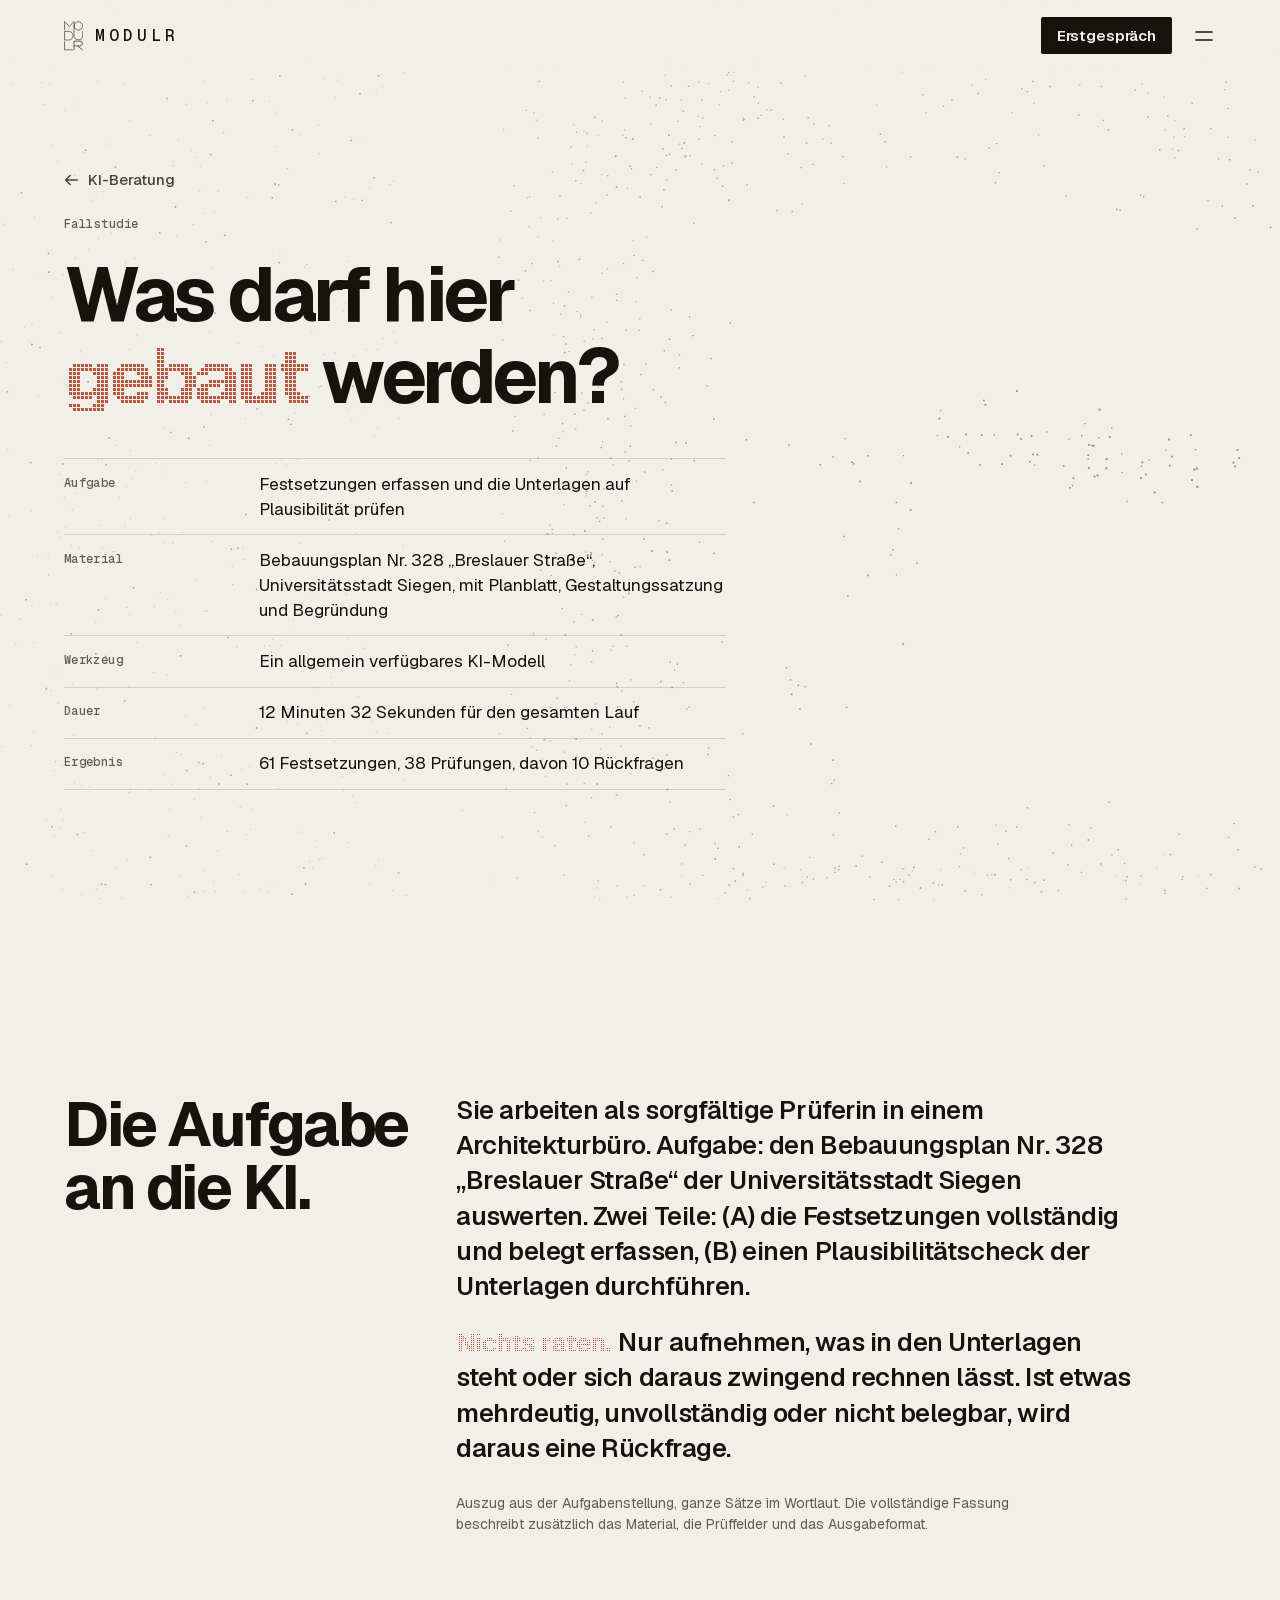
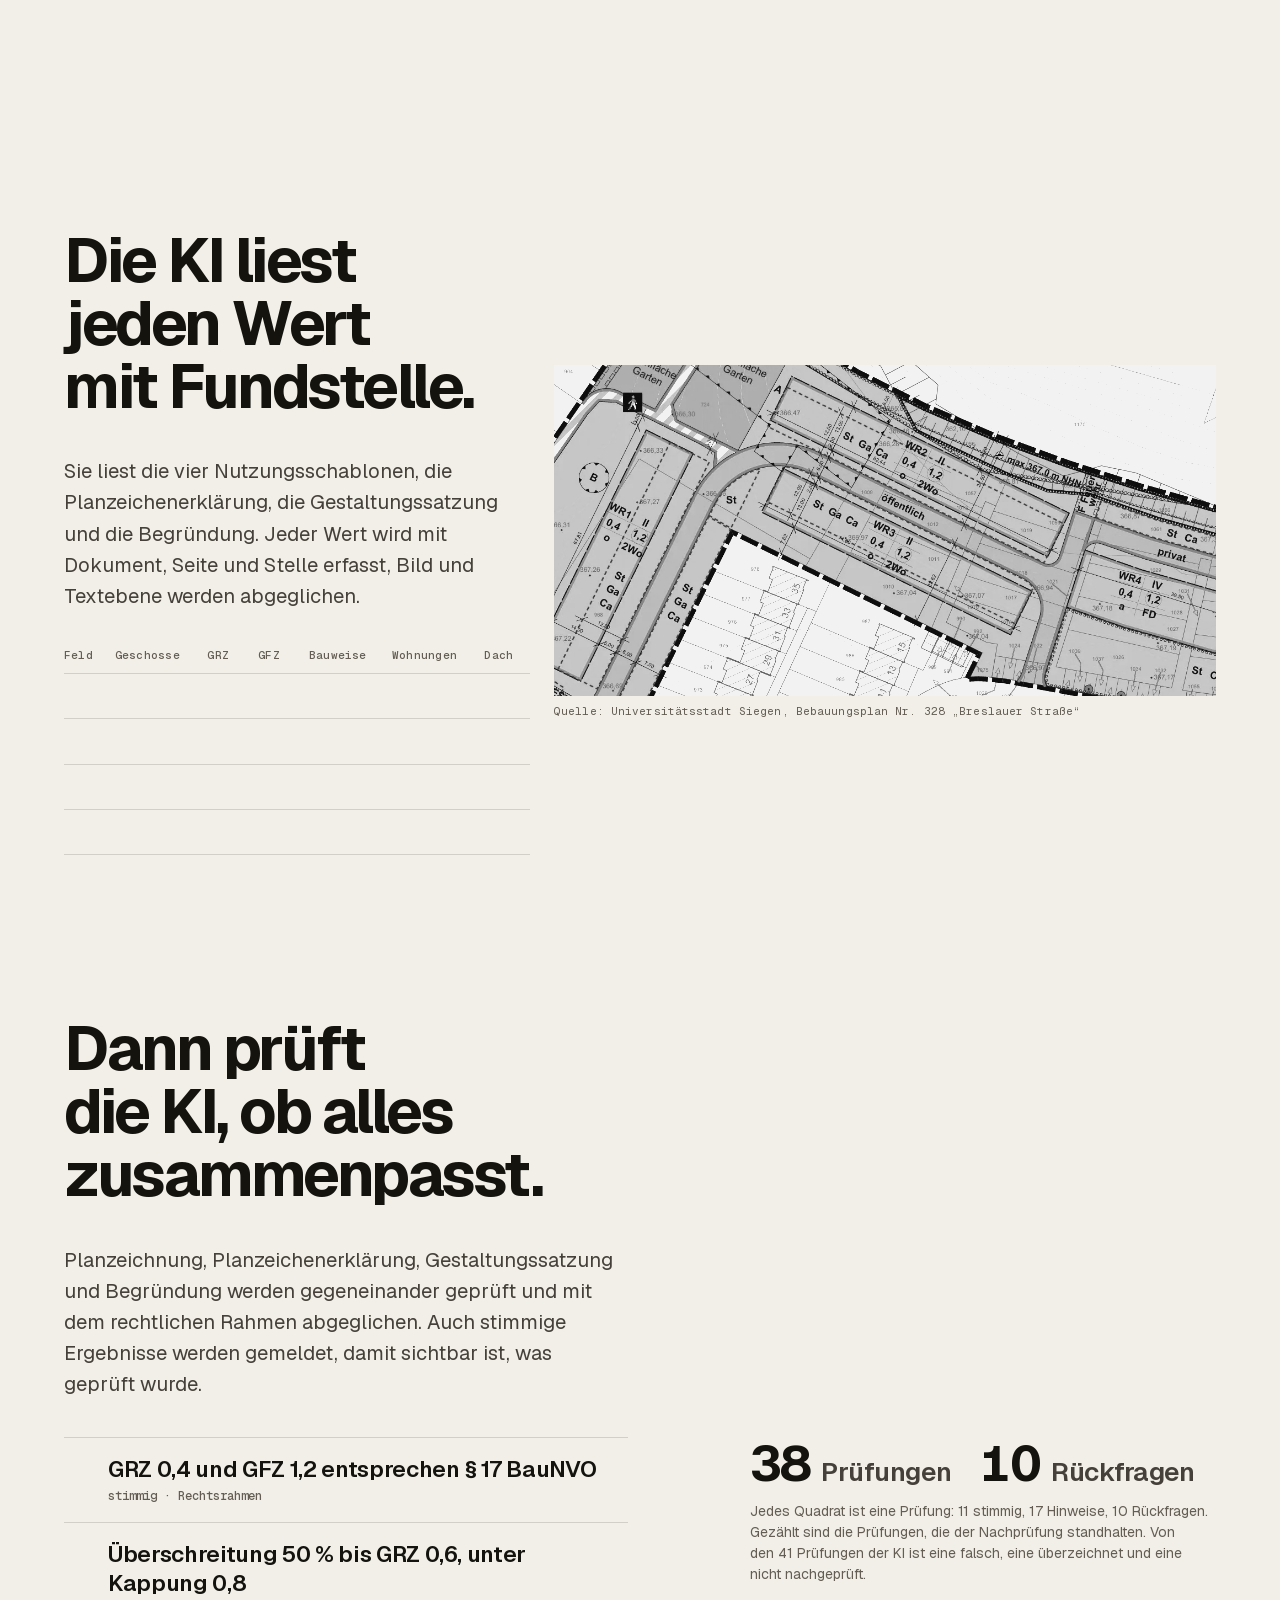
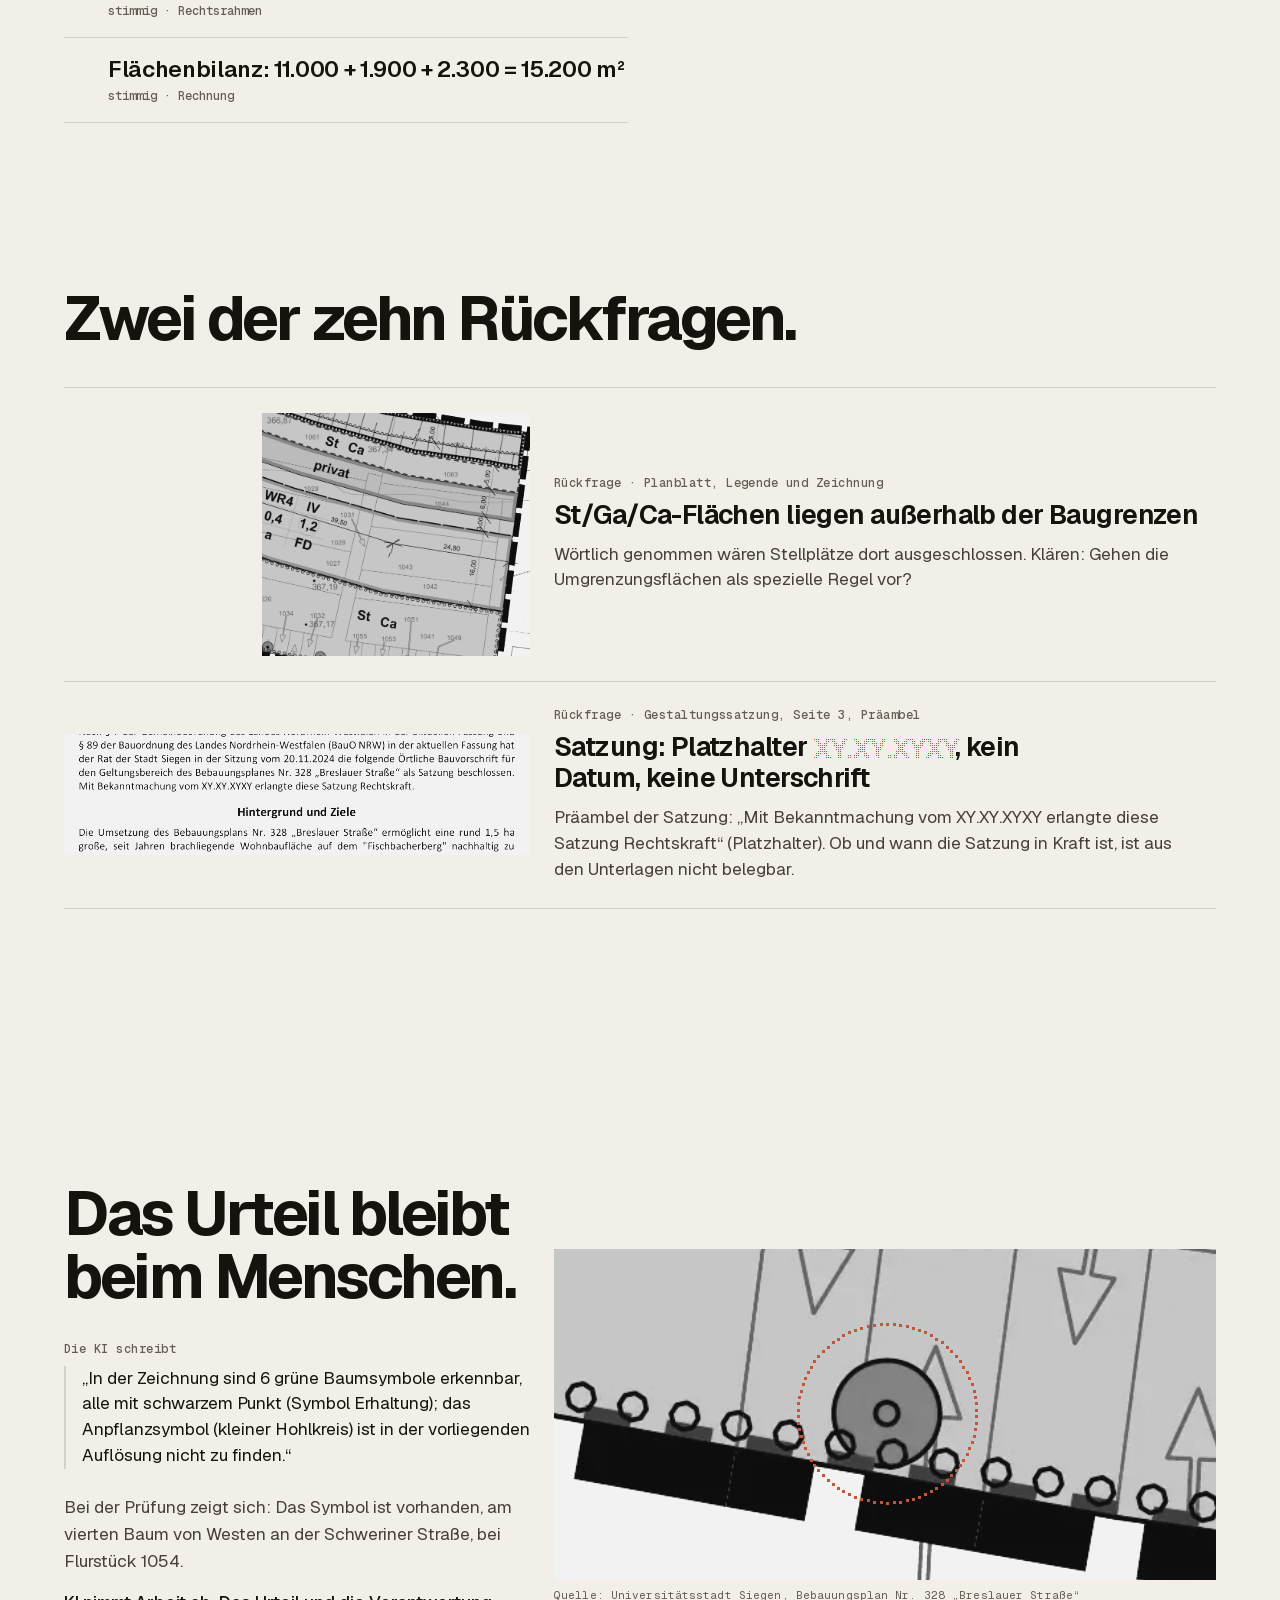
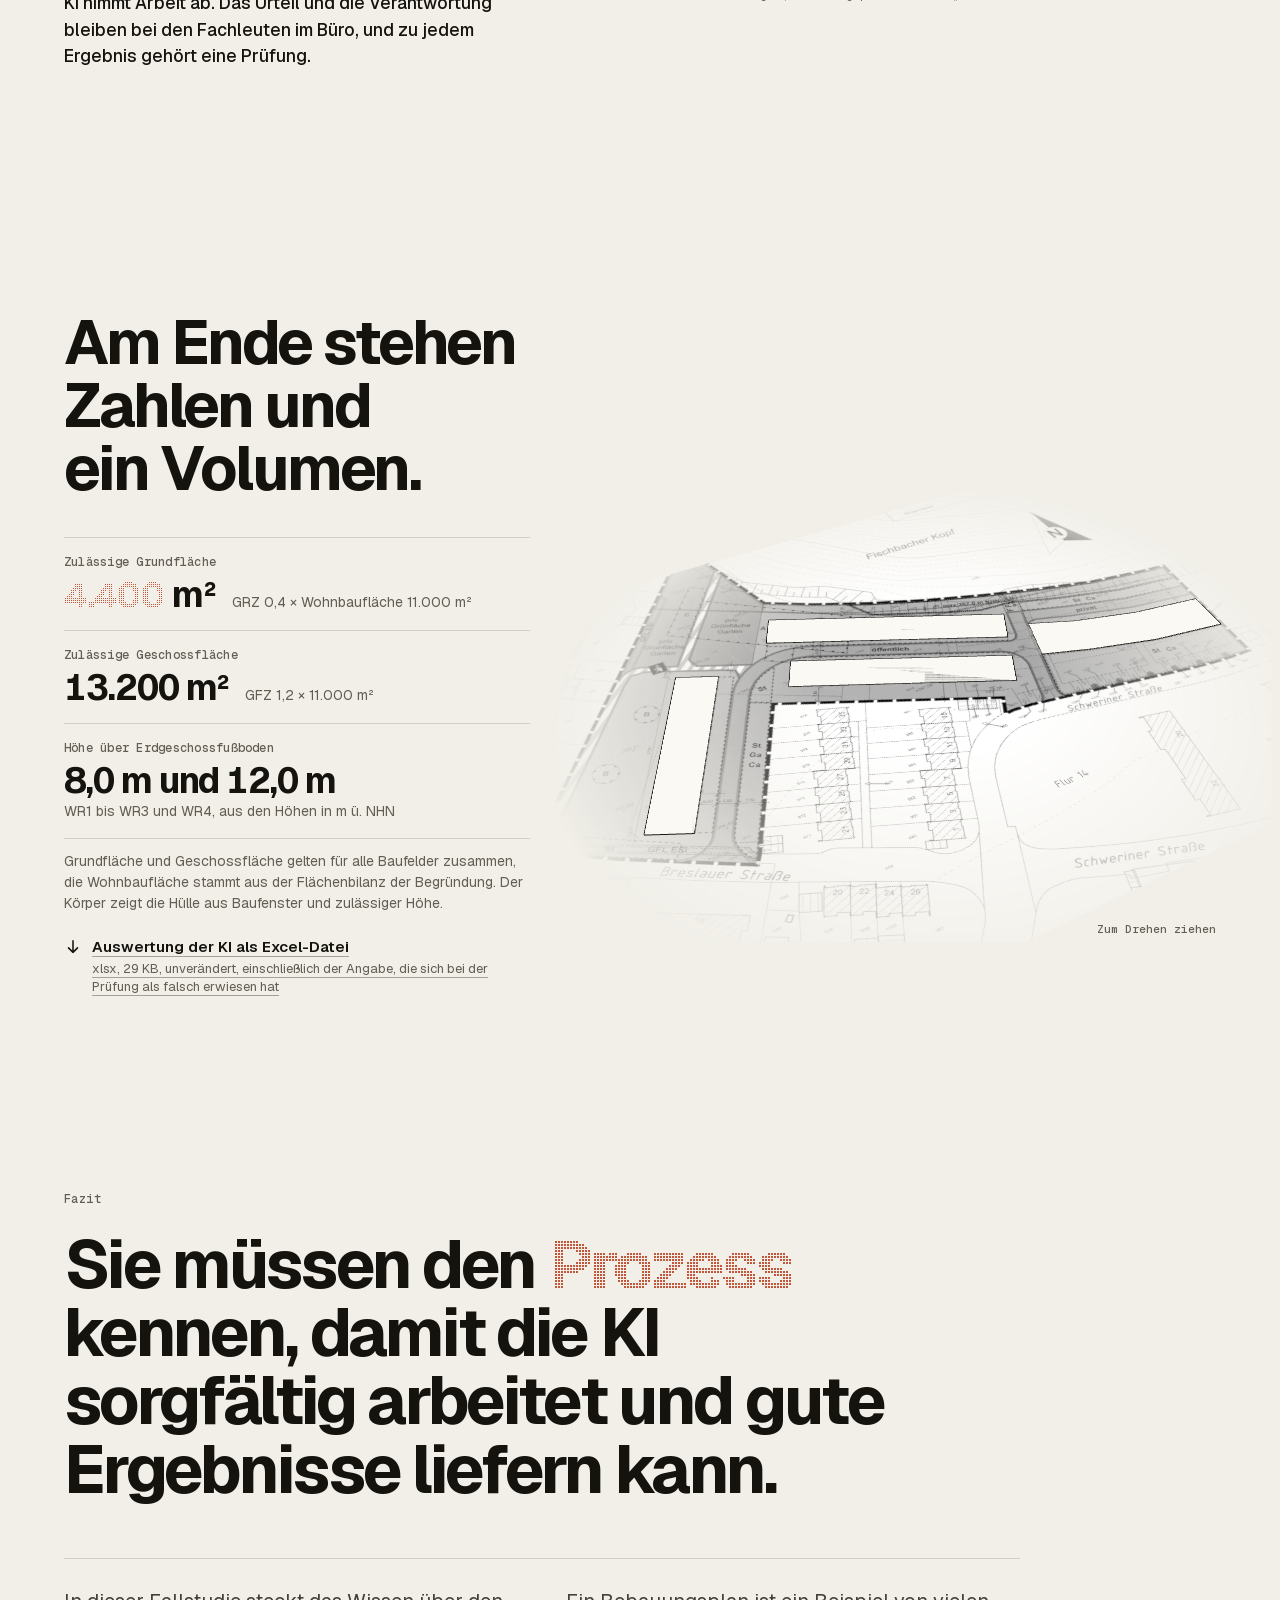
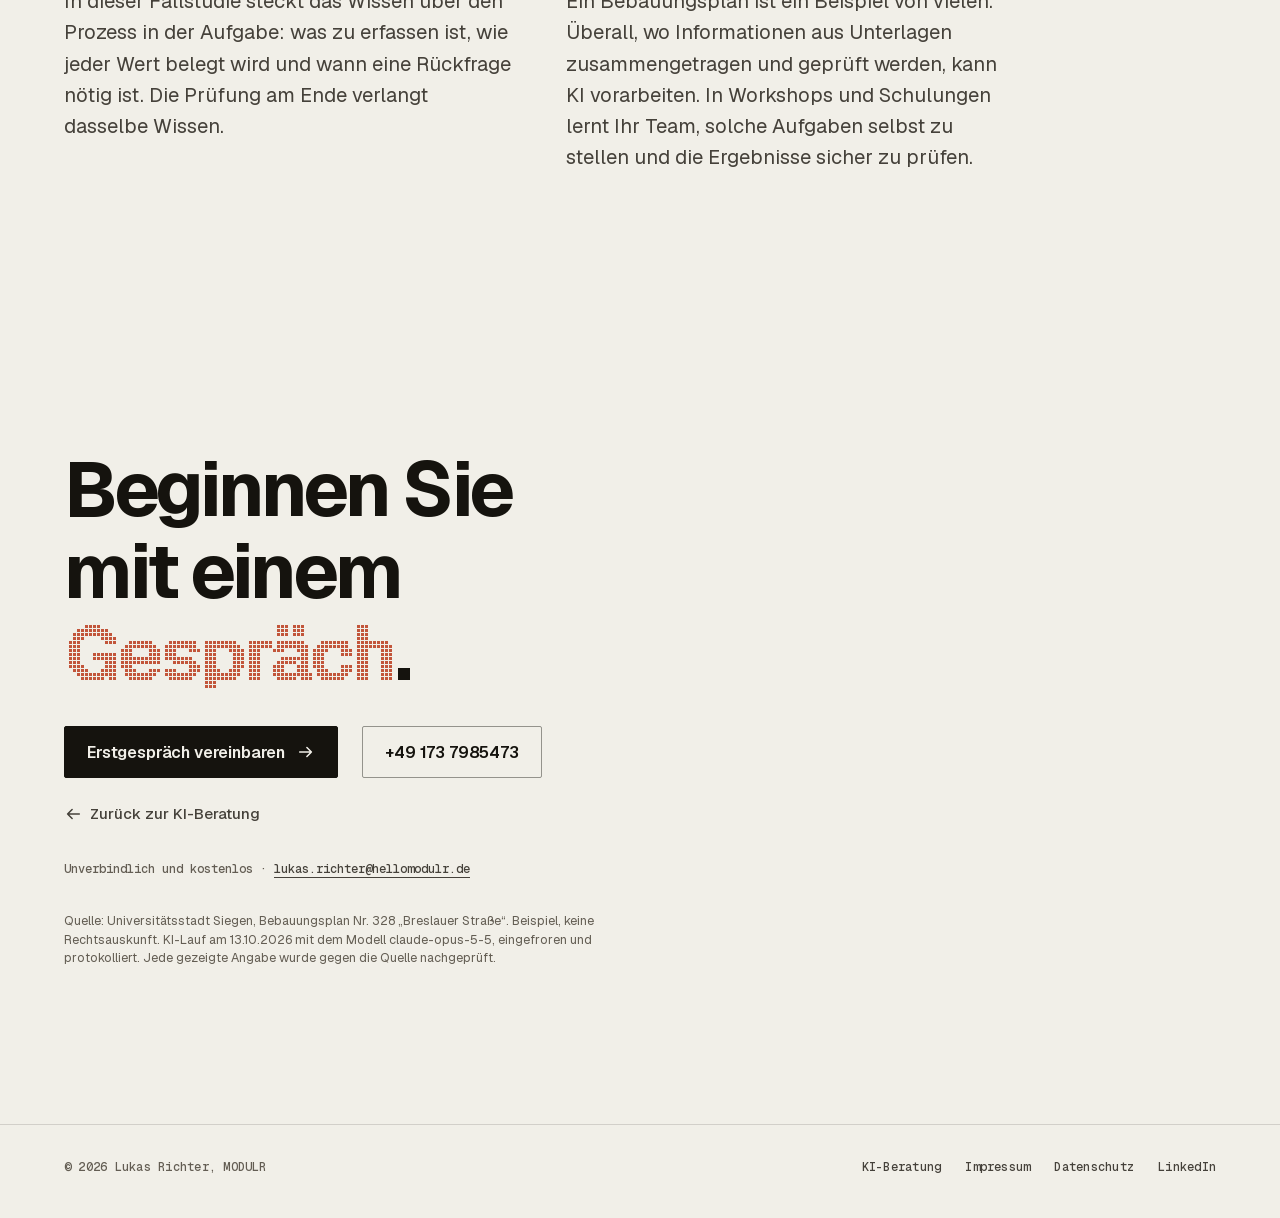
==== commit 9c35e2bd: "Align case study conclusion and enlarge task table headers" ====
--- a/fallstudie/bebauungsplan/index.html
+++ b/fallstudie/bebauungsplan/index.html
@@ -22,8 +22,8 @@
 <script>document.documentElement.classList.add('pt-on', 'fs-js')</script>
 <link rel="stylesheet" href="../../css/base.css?v=10">
 <link rel="stylesheet" href="../../css/farbe.css?v=9">
-<link rel="stylesheet" href="../../css/ki.css?v=23">
-<link rel="stylesheet" href="../../css/fallstudie.css?v=2">
+<link rel="stylesheet" href="../../css/ki.css?v=24">
+<link rel="stylesheet" href="../../css/fallstudie.css?v=3">
 <noscript><style>.curtain-in{display:none}.huge .li{transform:none!important}</style></noscript>
 <link rel="stylesheet" href="../../css/menu.css?v=2">
 </head>
--- a/css/ki.css
+++ b/css/ki.css
@@ -113,7 +113,7 @@
 /* ---------- today and with KI: a real table with its own title ---------- */
 .tasks { width: 100%; border-collapse: collapse; }
 .tasks-cap { caption-side: top; text-align: left; padding-bottom: clamp(20px, 4svh, 44px); font: 700 calc(var(--fs-h2) * .72)/1.05 var(--sans); letter-spacing: -.035em; color: var(--fg); }
-.tasks thead th { padding: 0 var(--gap) 14px 0; text-align: left; font: 500 var(--fs-label)/1.4 var(--mono); letter-spacing: .02em; color: var(--fg-3); }
+.tasks thead th { padding: 0 var(--gap) 14px 0; text-align: left; font: 600 calc(var(--fs-body) * .92)/1.3 var(--sans); letter-spacing: -.01em; color: var(--fg-2); }
 .tasks tbody th, .tasks td { padding: clamp(18px, 3.4svh, 34px) var(--gap) clamp(18px, 3.4svh, 34px) 0; vertical-align: baseline; border-top: 1px solid var(--hair); text-align: left; }
 .tasks tbody th { width: 22%; font: 650 calc(var(--fs-h3) * 1.08)/1.15 var(--sans); letter-spacing: -.025em; }
 .tasks td { font-size: var(--fs-body); line-height: 1.5; color: var(--fg-2); width: 30%; }
@@ -293,7 +293,7 @@
   .tasks tbody th, .tasks td { display: block; width: auto; border: 0; padding: 0 0 6px; text-align: left; font-size: 15px; }
   .tasks tbody th { font-size: 21px; padding-bottom: 8px; }
   .tasks td.num { margin-top: 6px; font-size: 25px; }
-  .tasks td.num::before { content: 'Zeitersparnis* '; font: 500 var(--fs-label)/1 var(--mono); color: var(--fg-3); letter-spacing: .02em; }
+  .tasks td.num::before { content: 'Zeitersparnis* '; font: 600 15px/1 var(--sans); color: var(--fg-2); letter-spacing: -.01em; }
   .about-head .h2 { font-size: 40px; }
   .about-photo { aspect-ratio: 4 / 5; max-height: 52svh; width: 100%; margin: 24px 0 0; }
   .roles { margin-top: 12px; font-size: 18px; }
--- a/css/fallstudie.css
+++ b/css/fallstudie.css
@@ -149,8 +149,9 @@
 .fs-fazit .eyebrow { grid-column: 1 / -1; }
 .fazit-h { grid-column: 1 / span 10; max-width: 24ch; font-size: calc(var(--fs-h2) * 1.08); }
 .fazit-h .pt { font-weight: 700; }
-.fazit-text { grid-column: 6 / span 7; margin-top: clamp(28px, 5.5svh, 64px); }
-.fazit-text .p + .p { margin-top: .9em; }
+.fazit-text { grid-column: 1 / span 10; display: grid; grid-template-columns: repeat(2, minmax(0, 1fr)); column-gap: calc(2 * var(--gap)); margin-top: clamp(32px, 6svh, 72px); padding-top: clamp(20px, 3svh, 32px); border-top: 1px solid var(--hair); }
+.fazit-text .p { max-width: 46ch; }
+.fazit-text .p + .p { margin-top: 0; }
 
 /* ---------- h) close ---------- */
 .fazit { font-size: var(--fs-body); line-height: var(--lh-body); color: var(--fg-2); max-width: 50ch; margin-bottom: clamp(24px, 4.4svh, 48px); }
@@ -178,7 +179,7 @@
 @media (max-width: 760px) {
   .fs { --fs-quote: 19px; }
   .fazit-h { font-size: 32px; }
-  .fazit-text { margin-top: 24px; }
+  .fazit-text { grid-column: 1 / -1; grid-template-columns: 1fr; row-gap: .9em; margin-top: 24px; padding-top: 18px; }
   .fazit-text .p { font-size: 15.5px; }
   .fs-hero .col-text { display: block; }
   .fs-hero.hero .wrap.grid > .field { min-height: 18svh; max-height: 26svh; }
@@ -251,7 +252,7 @@
   .vol { grid-column: 7 / span 6; }
   .fs-final .huge { font-size: 30px; }
   .fazit-h { font-size: 26px; grid-column: 1 / span 12; max-width: 40ch; }
-  .fazit-text { grid-column: 1 / span 12; margin-top: 12px; columns: 2; column-gap: calc(2 * var(--gap)); }
+  .fazit-text { grid-column: 1 / span 12; margin-top: 12px; padding-top: 10px; }
   .fazit-text .p { font-size: 13px; line-height: 1.45; }
   .fazit-text .p + .p { margin-top: 0; }
   .fs-final .cta-final { margin-top: 10px; }
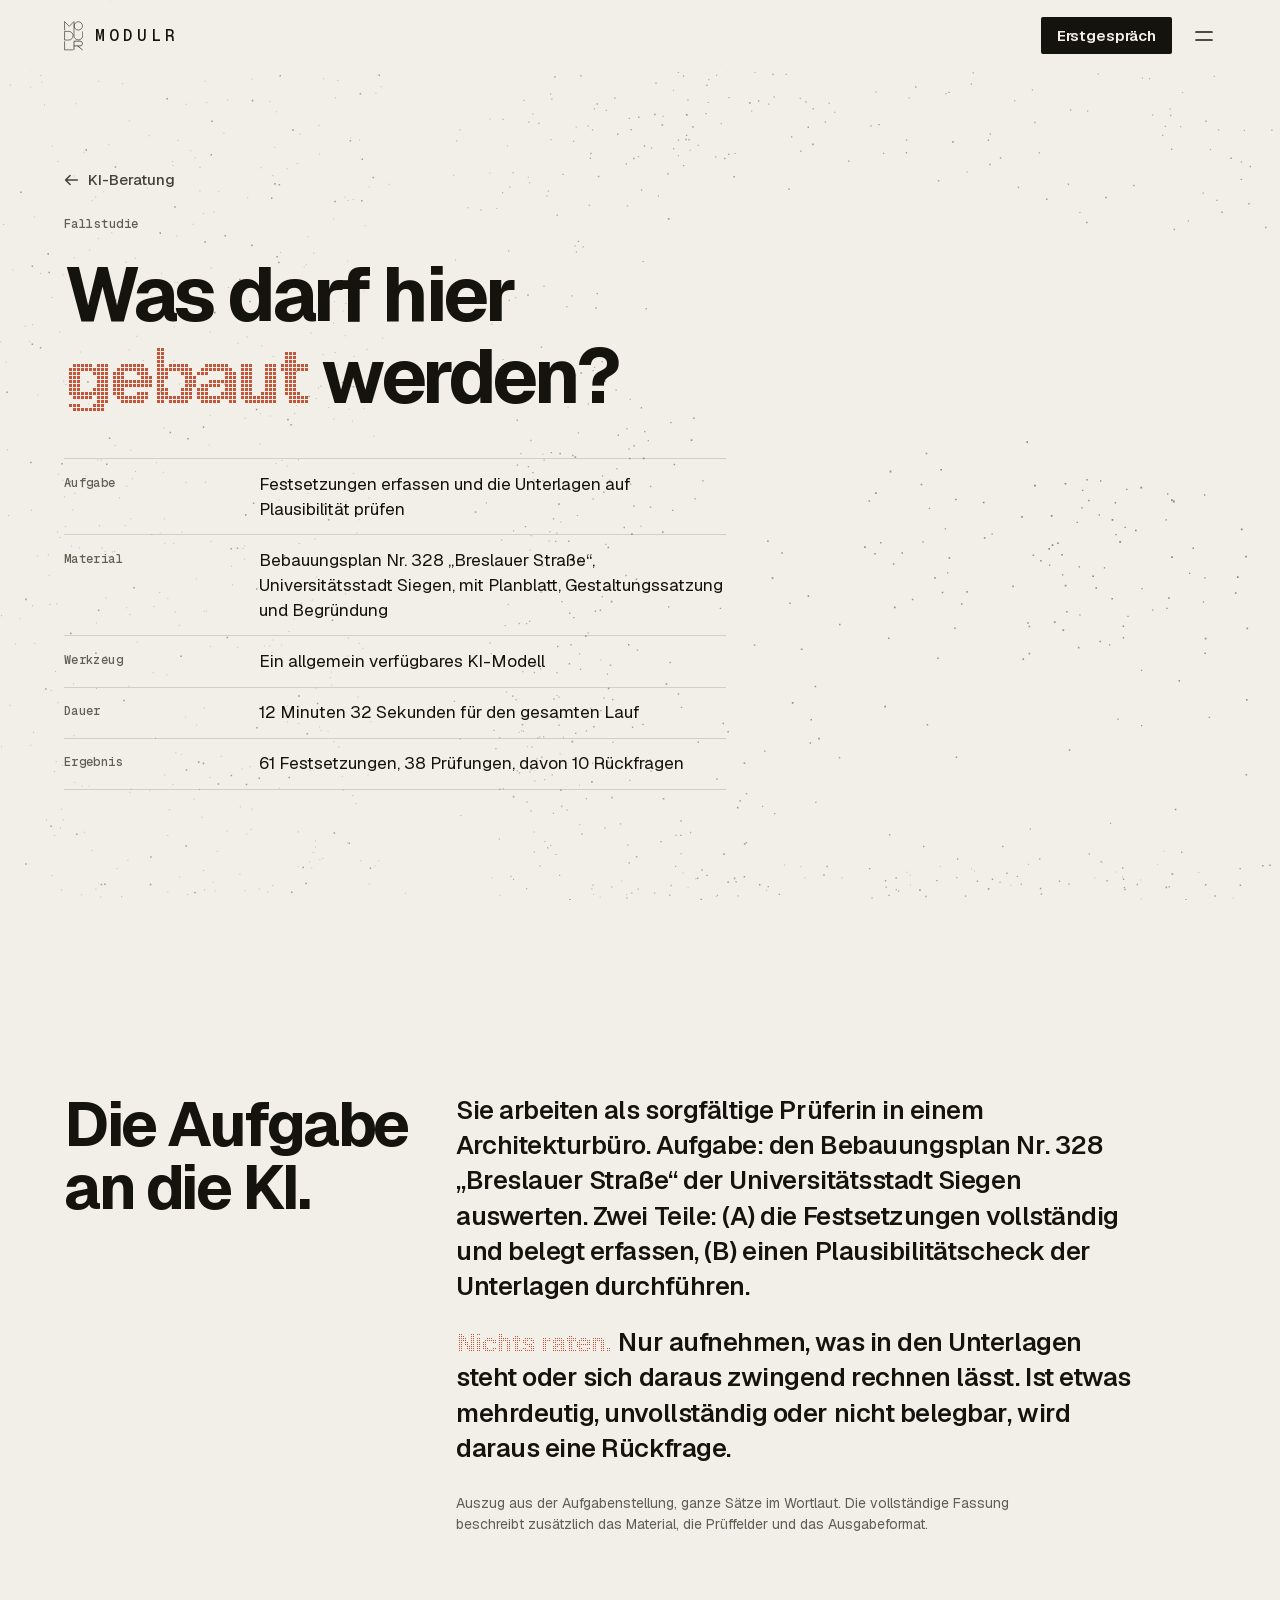
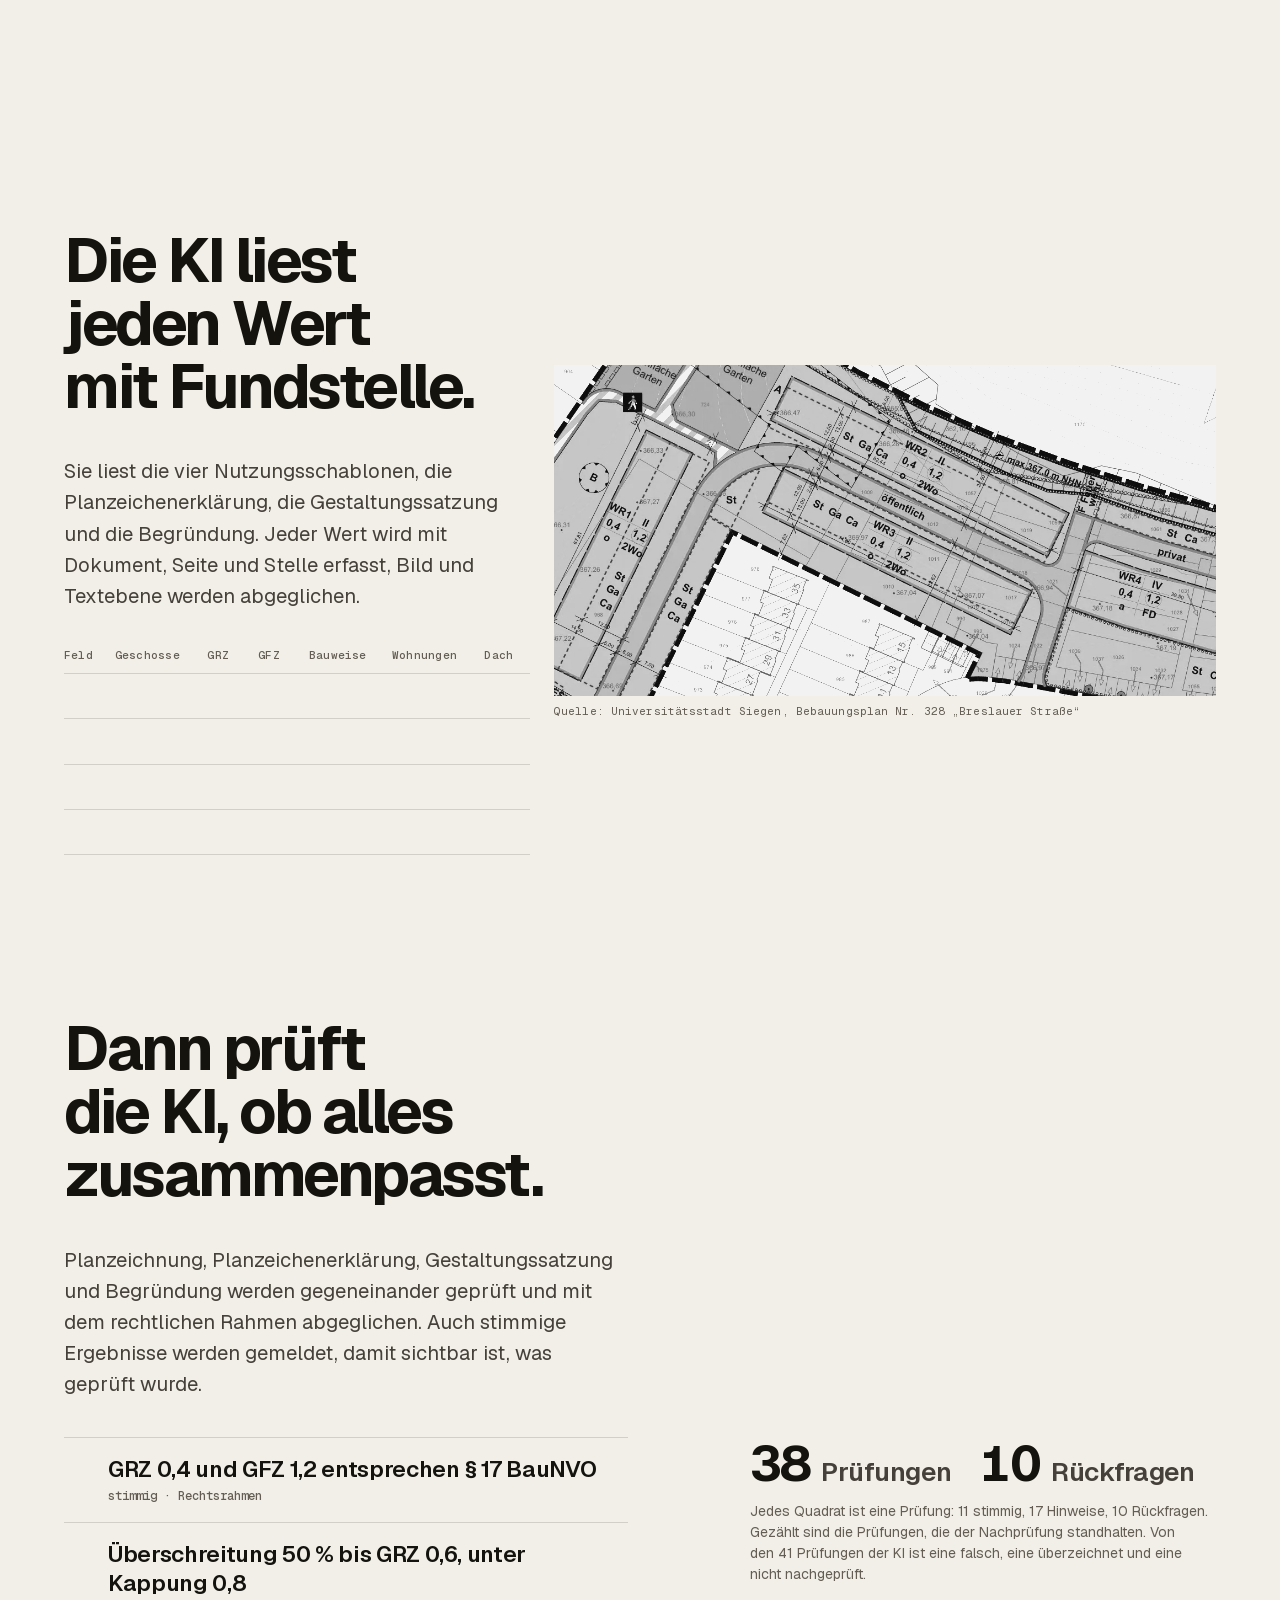
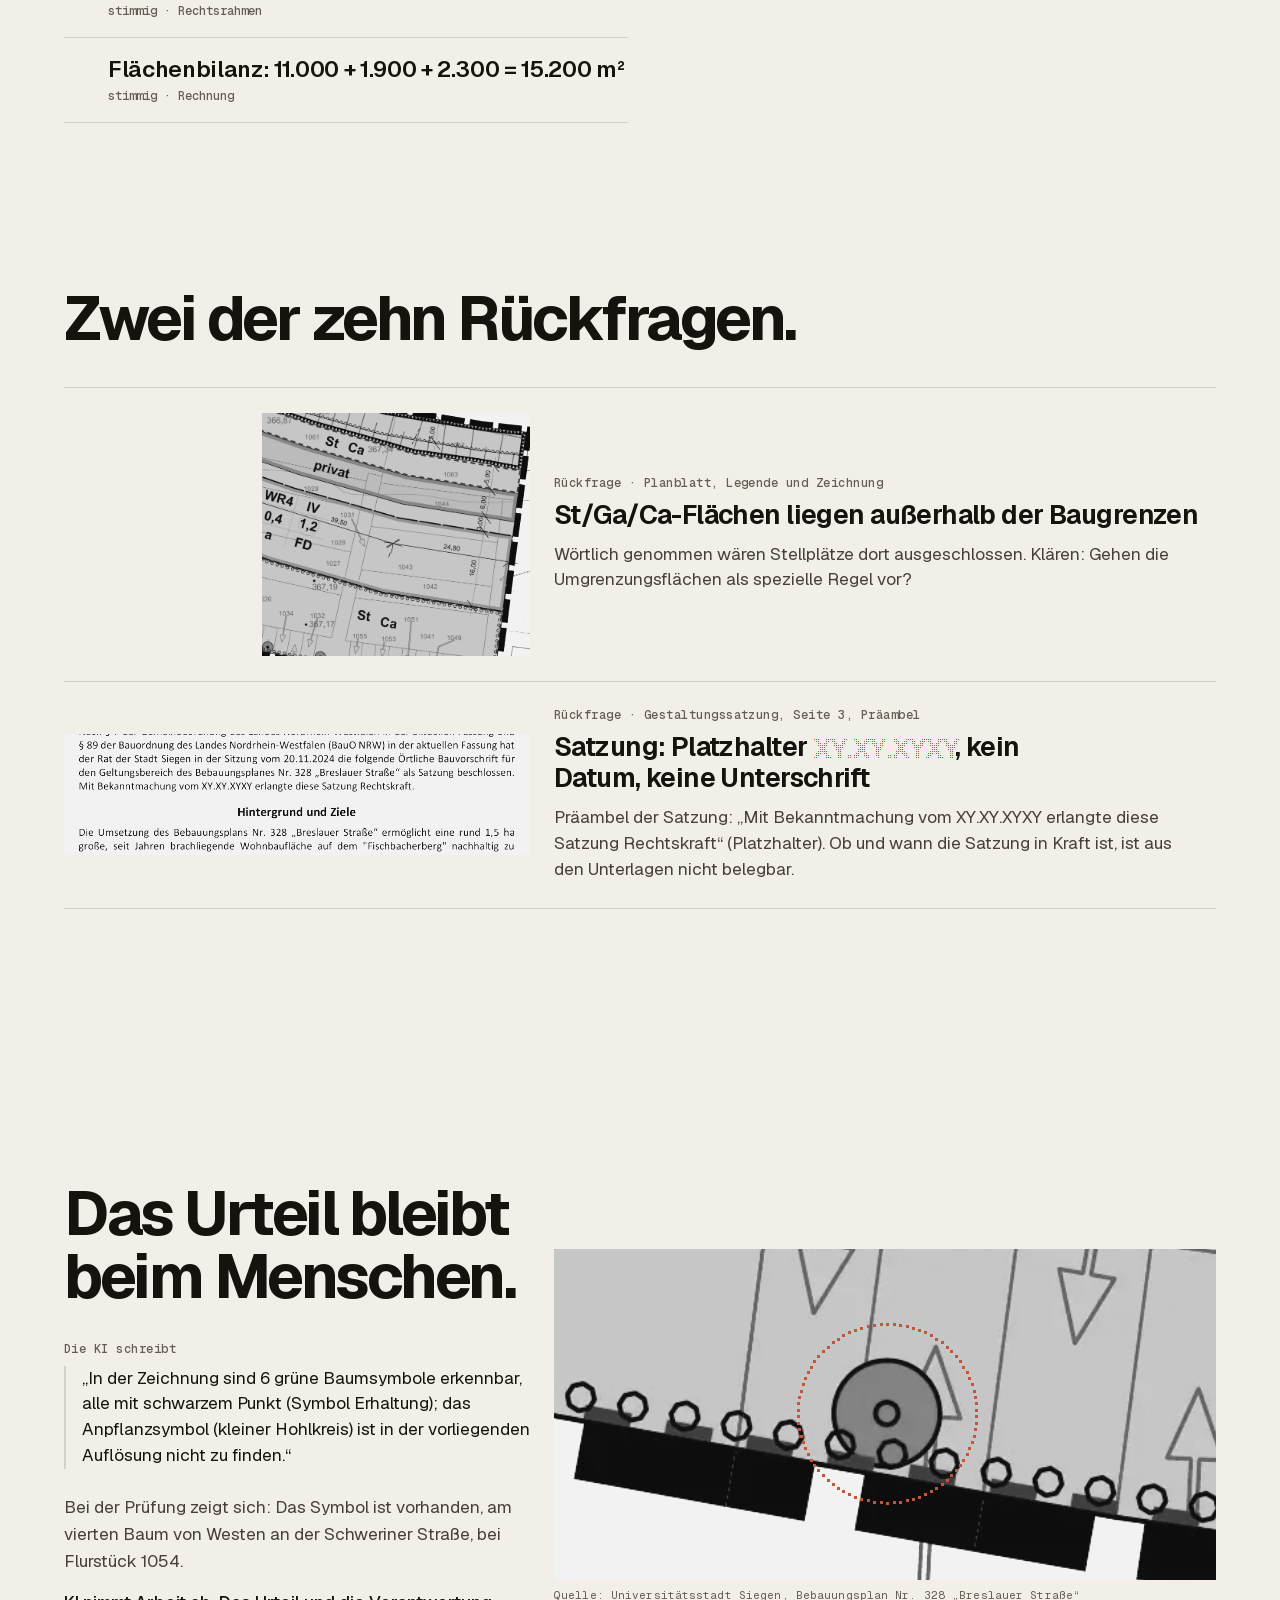
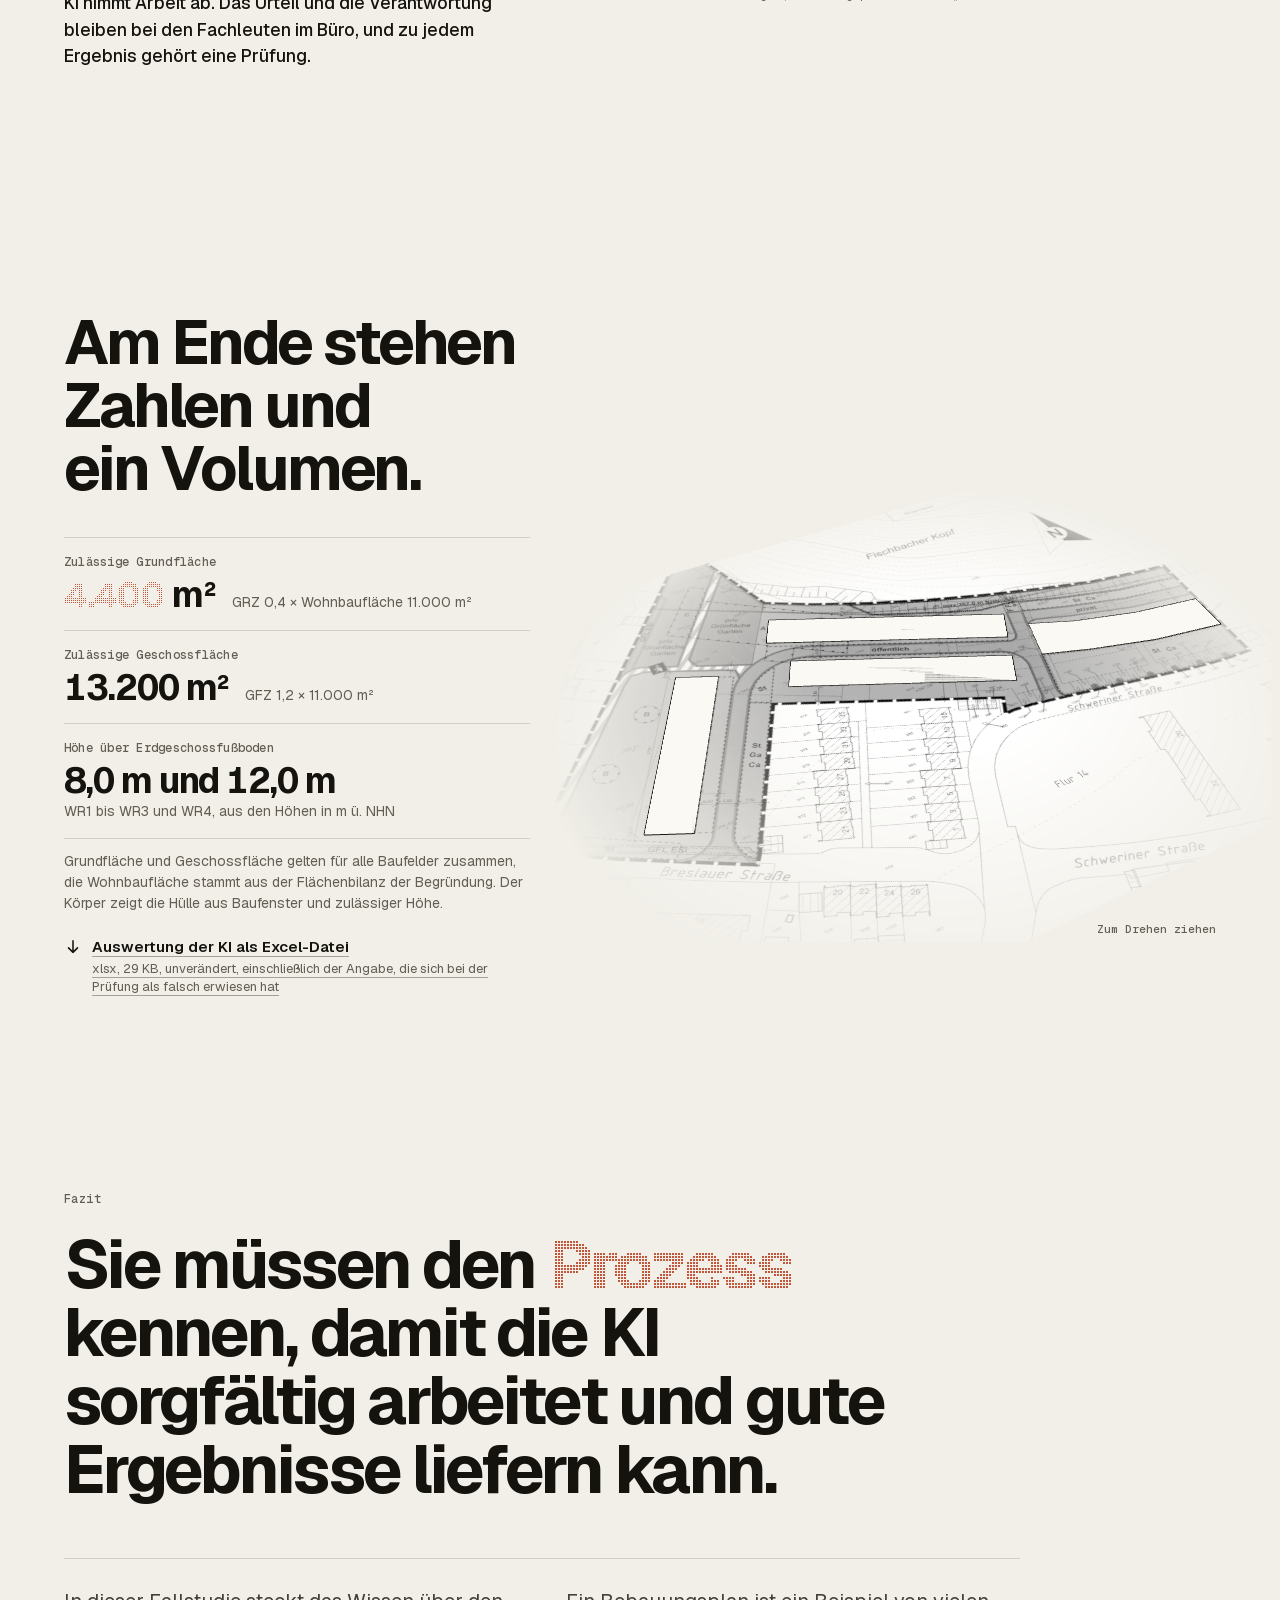
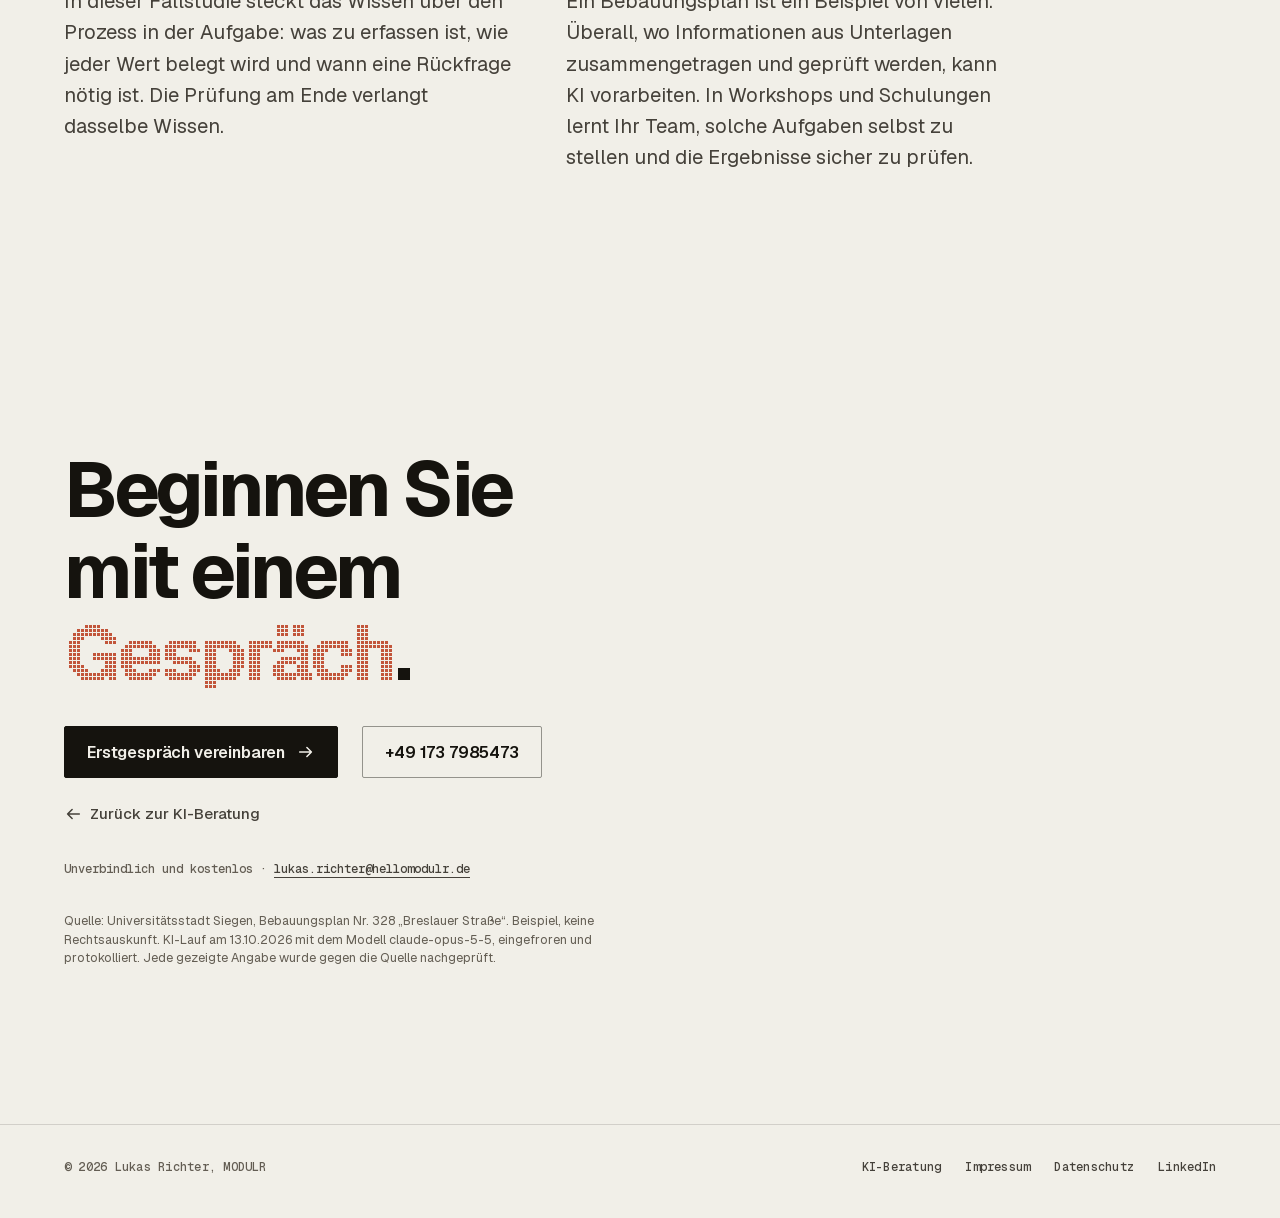
==== commit 485a566e: "Tile point field paths for faster rendering in Safari" ====
--- a/fallstudie/bebauungsplan/index.html
+++ b/fallstudie/bebauungsplan/index.html
@@ -266,7 +266,7 @@
 <div class="curtain-in" aria-hidden="true"></div>
 
 <script src="../../js/menu.js?v=1" defer></script>
-<script src="../../js/punkte.js?v=9" defer></script>
+<script src="../../js/punkte.js?v=10" defer></script>
 <script src="../../js/punkttype.js?v=2" defer></script>
 <script src="../../js/fallstudie.js?v=2" defer></script>
 </body>
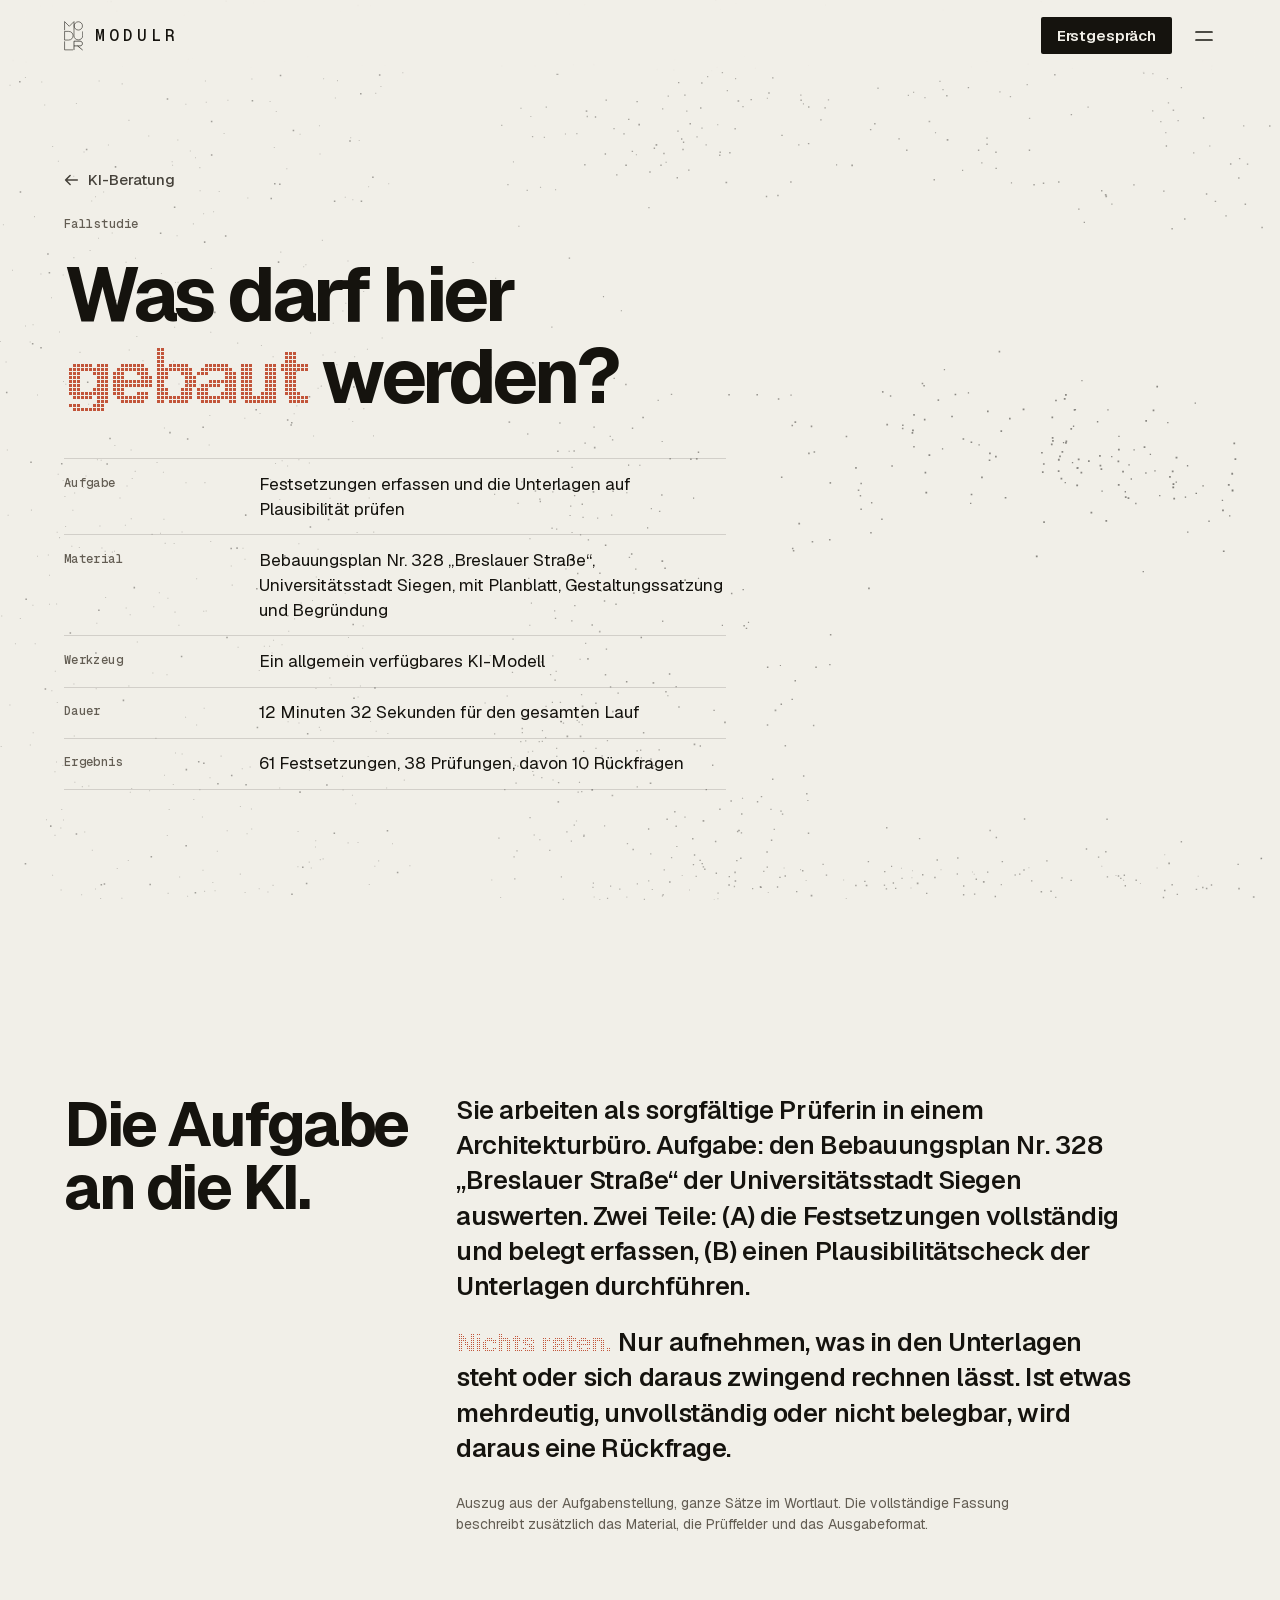
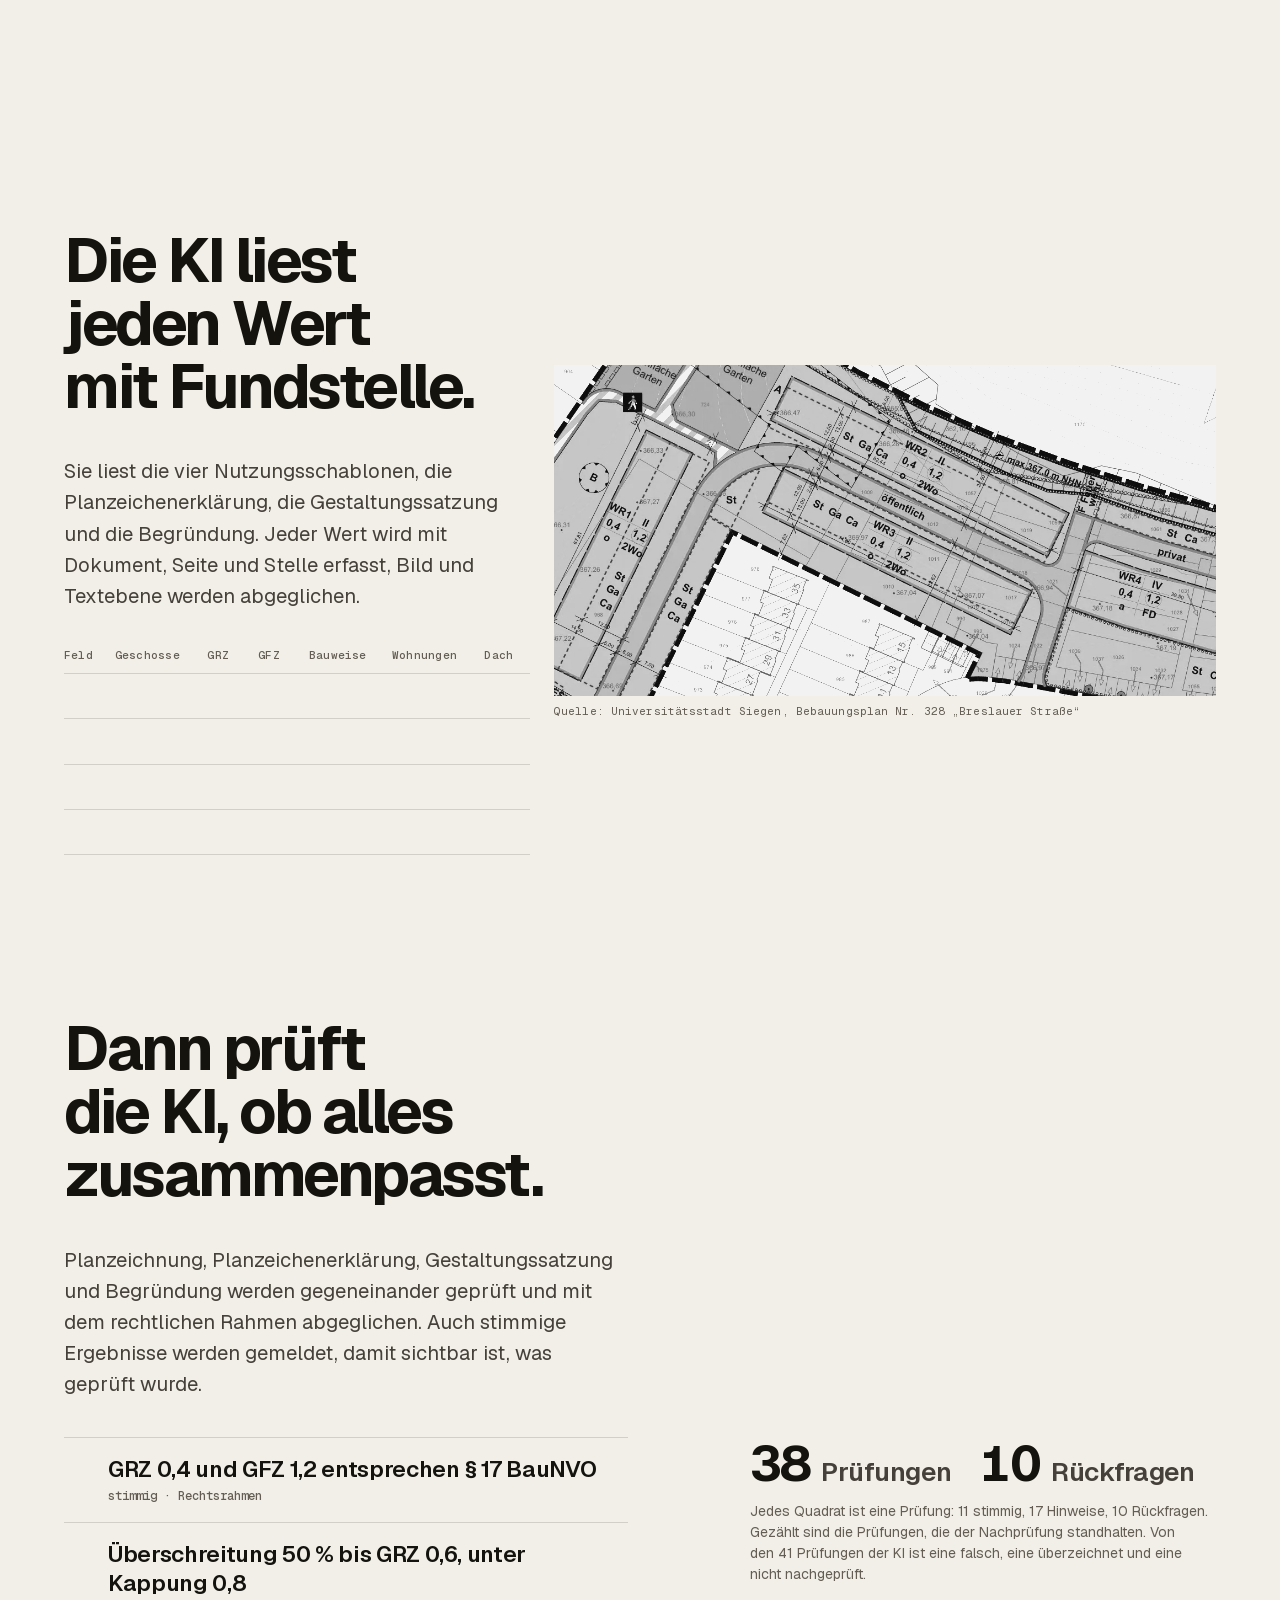
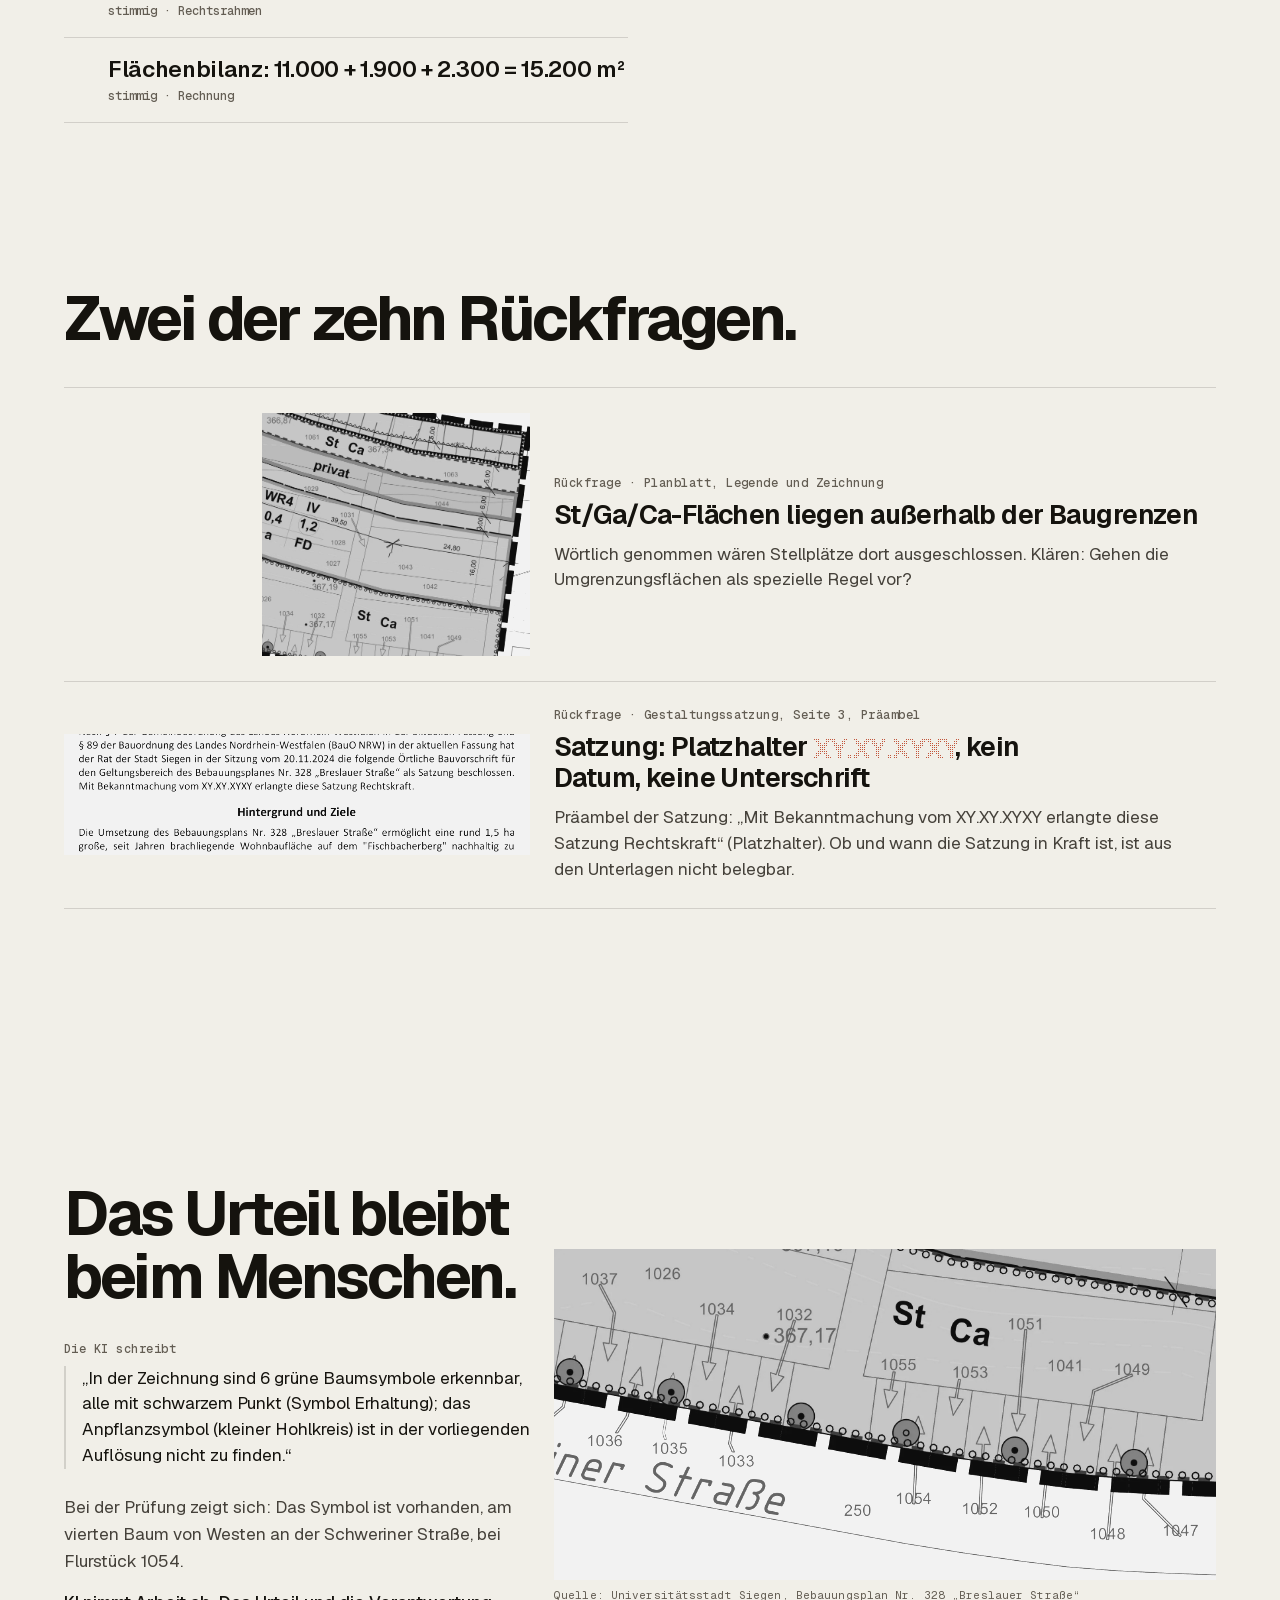
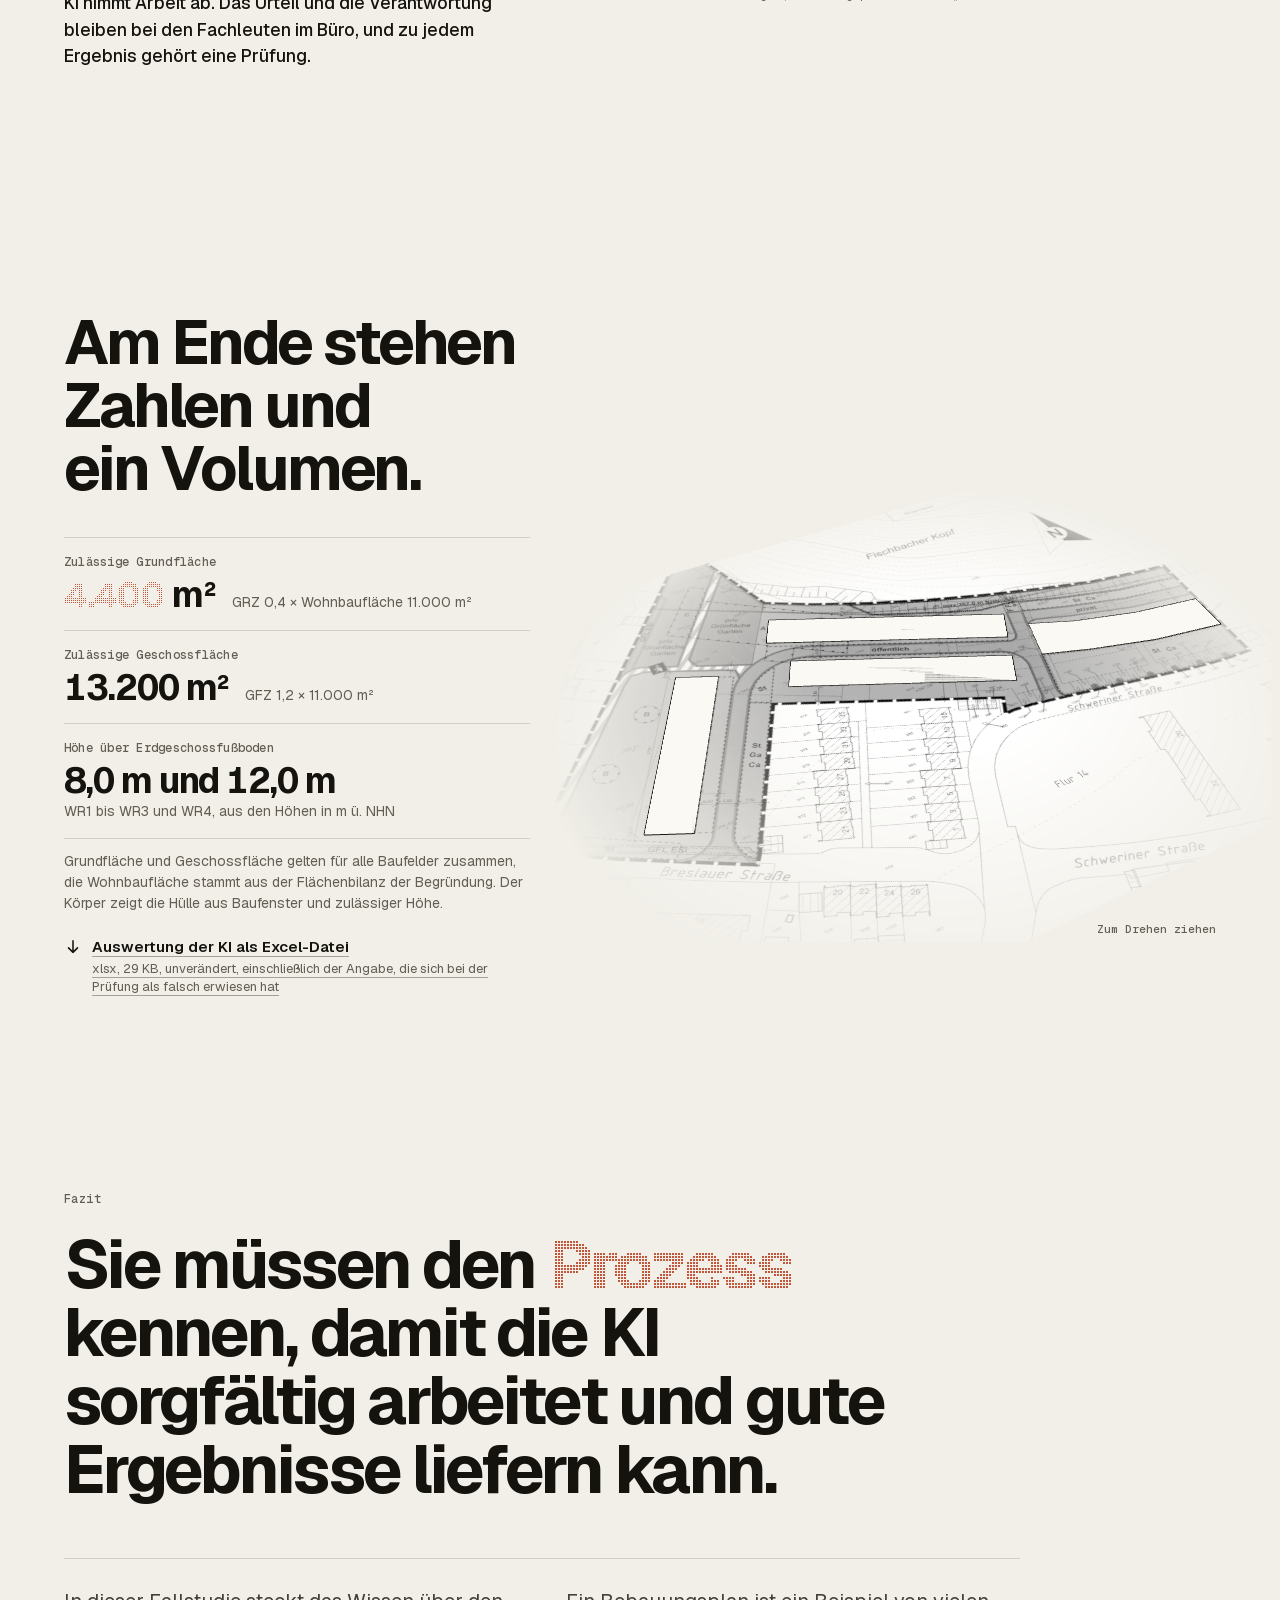
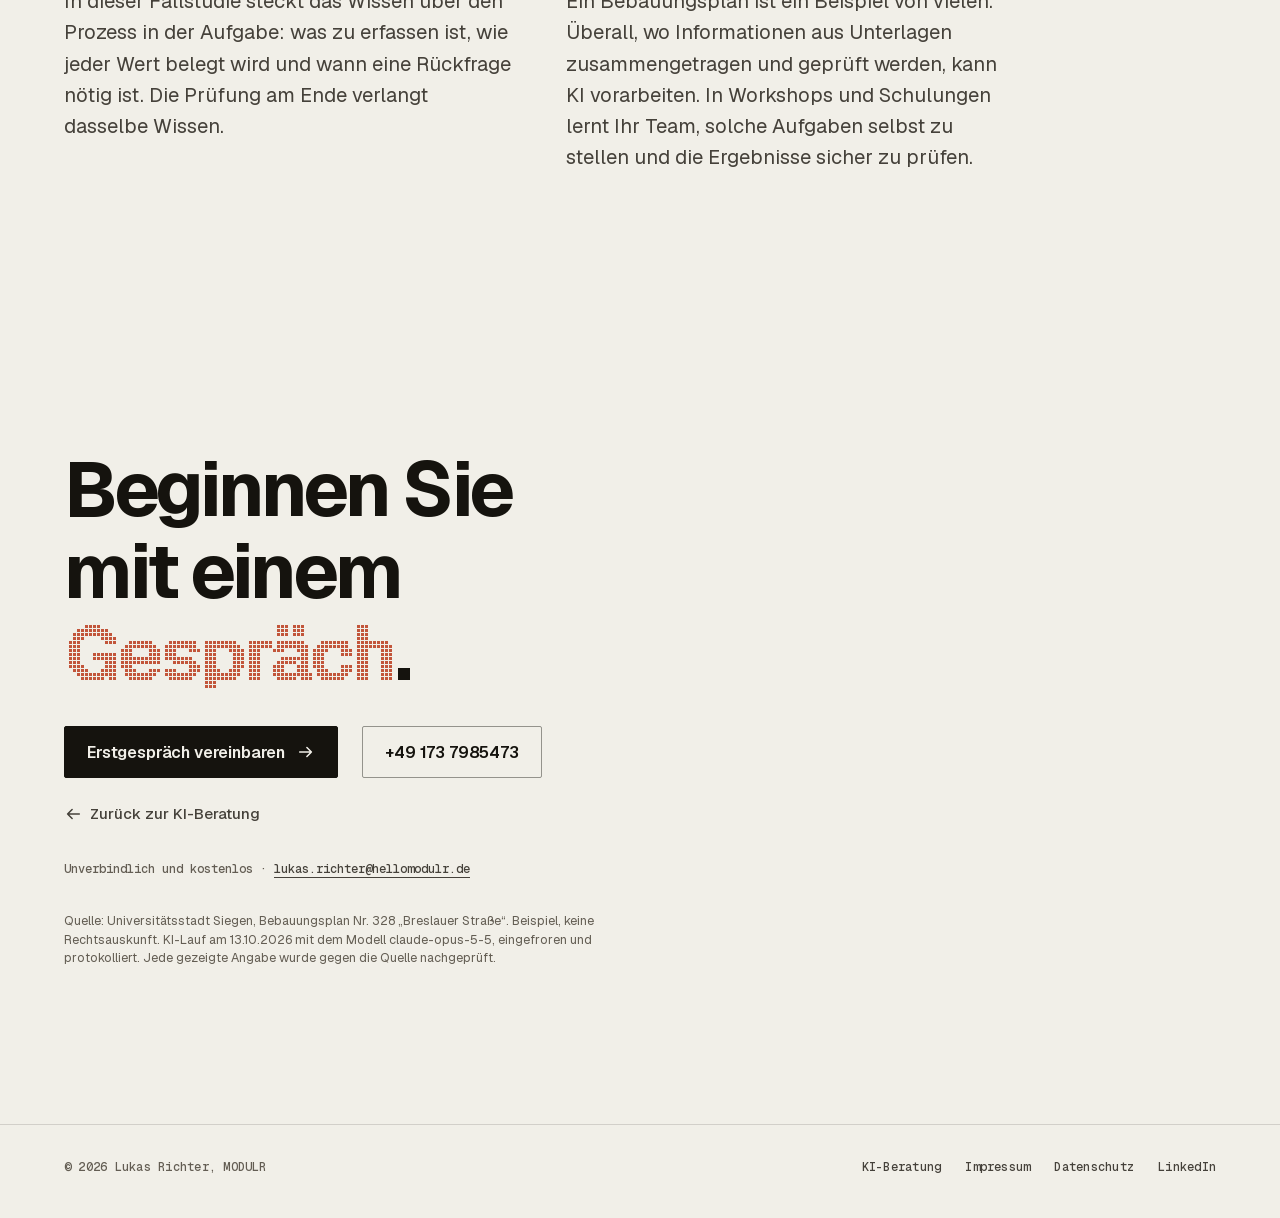
==== commit ae4cde23: "Use the full MODULR logo as favicon" ====
--- a/fallstudie/bebauungsplan/index.html
+++ b/fallstudie/bebauungsplan/index.html
@@ -10,8 +10,9 @@
 <meta name="theme-color" content="#f1efe8" media="(prefers-color-scheme: light)">
 <meta name="theme-color" content="#15130e" media="(prefers-color-scheme: dark)">
 <link rel="canonical" href="https://hellomodulr.de/fallstudie/bebauungsplan/">
-<link rel="icon" href="../../assets/img/favicon.svg" type="image/svg+xml">
-<link rel="apple-touch-icon" href="../../assets/img/apple-touch-icon.png">
+<link rel="icon" href="../../assets/img/favicon-32.png" sizes="32x32" type="image/png">
+<link rel="icon" href="../../assets/img/favicon.svg?v=2" type="image/svg+xml">
+<link rel="apple-touch-icon" href="../../assets/img/apple-touch-icon.png?v=2">
 <meta property="og:type" content="article">
 <meta property="og:locale" content="de_DE">
 <meta property="og:site_name" content="MODULR">
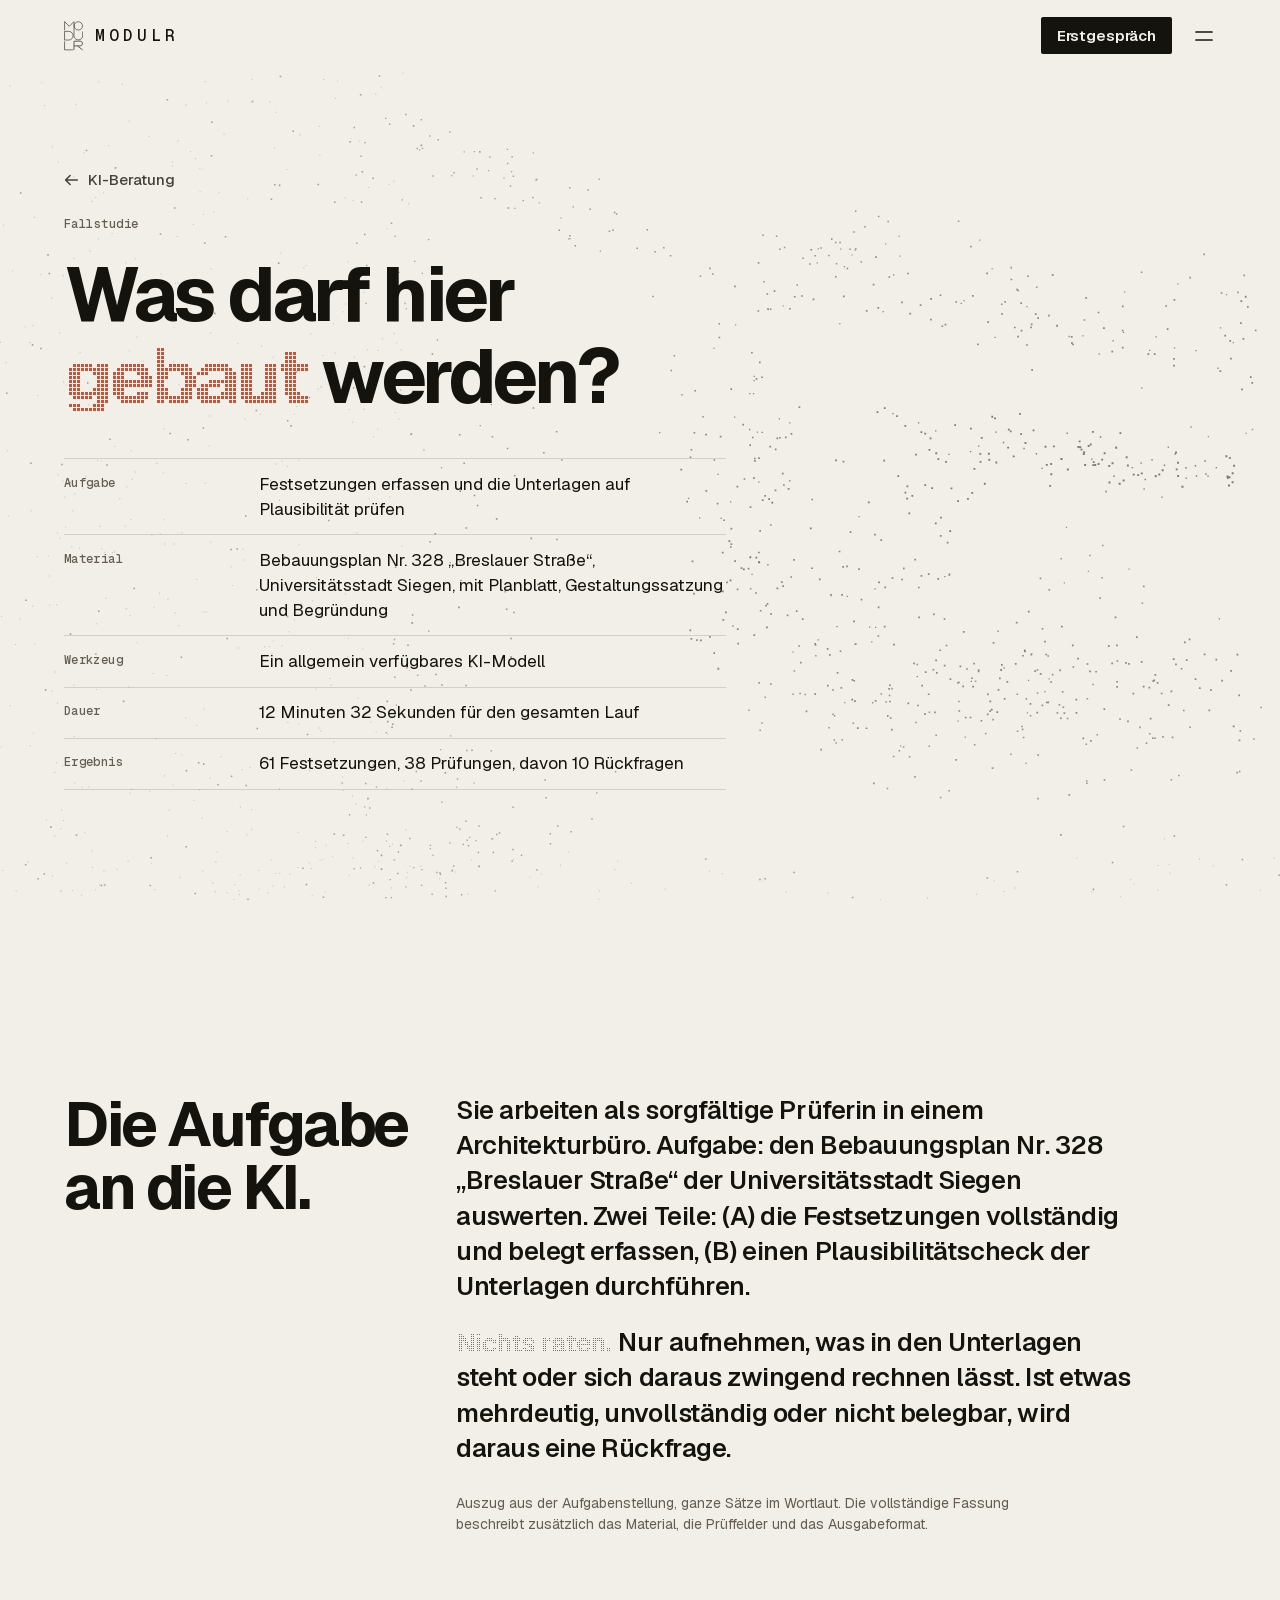
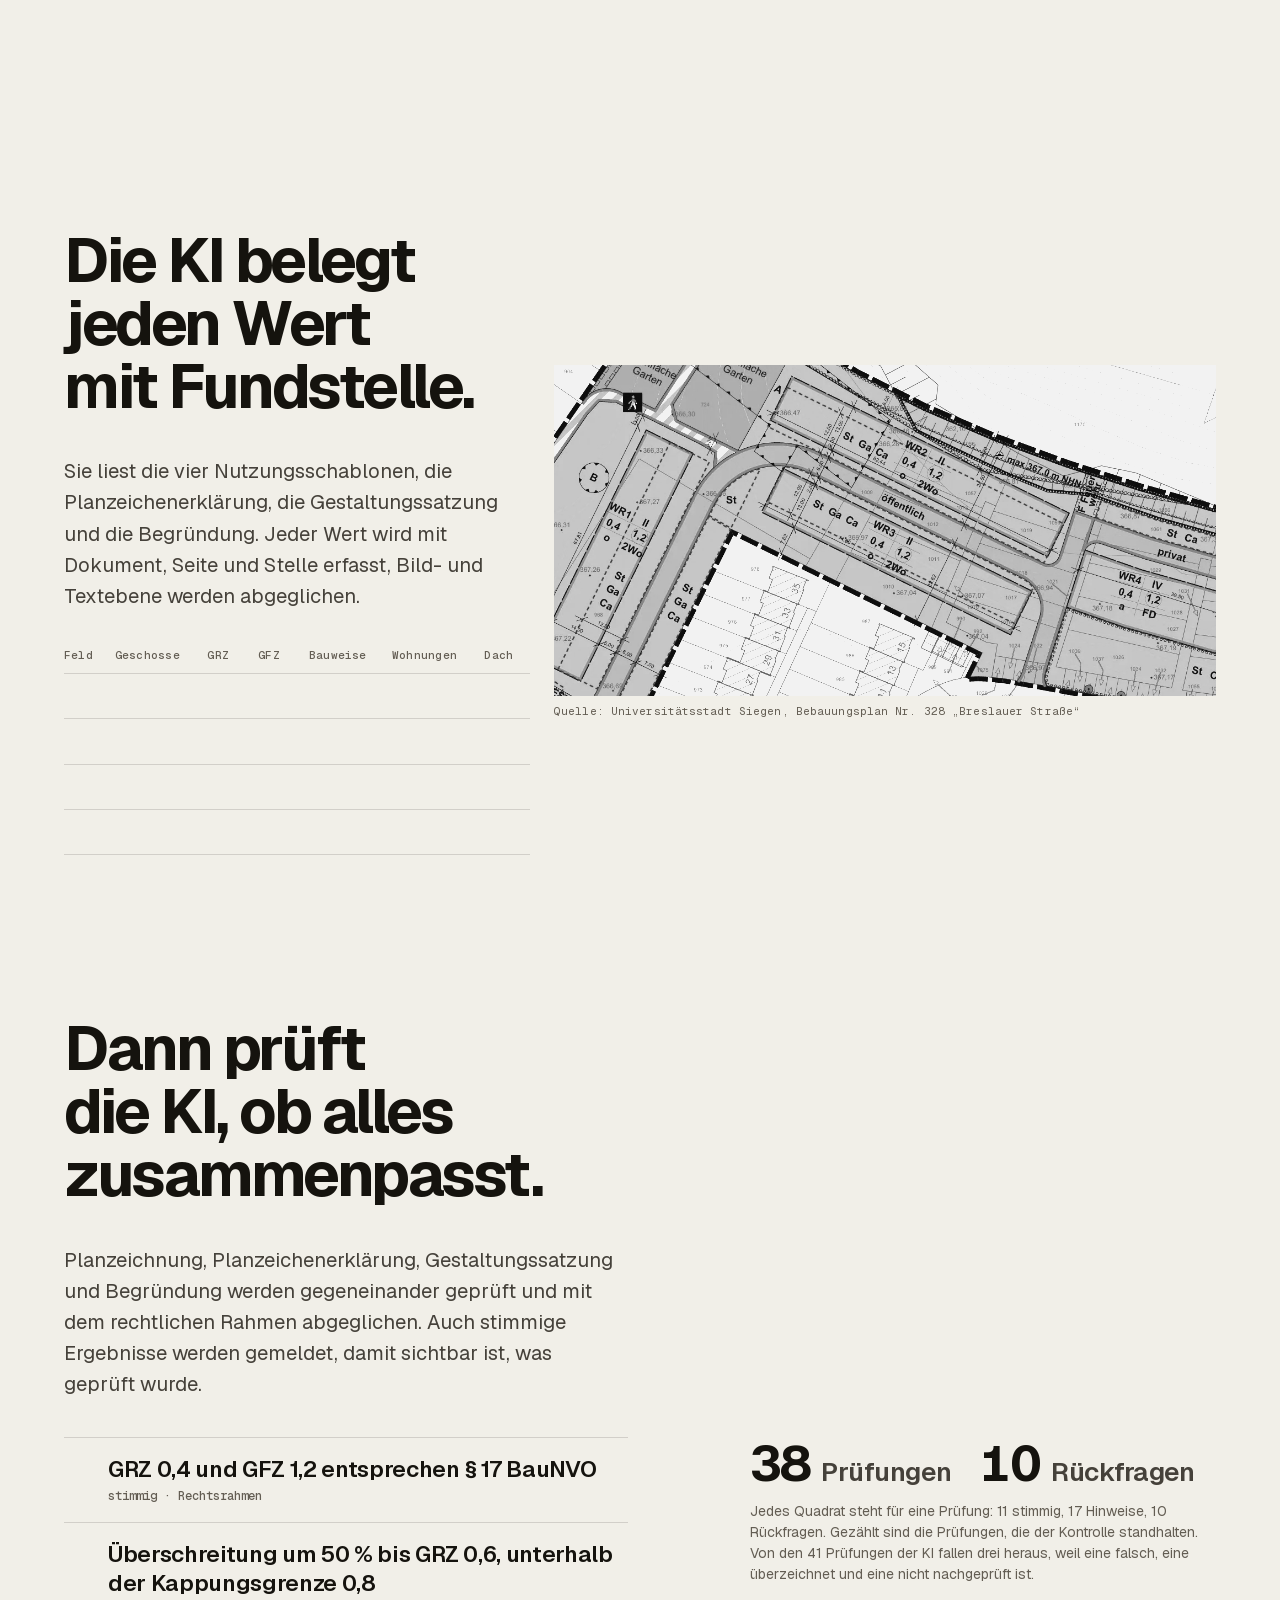
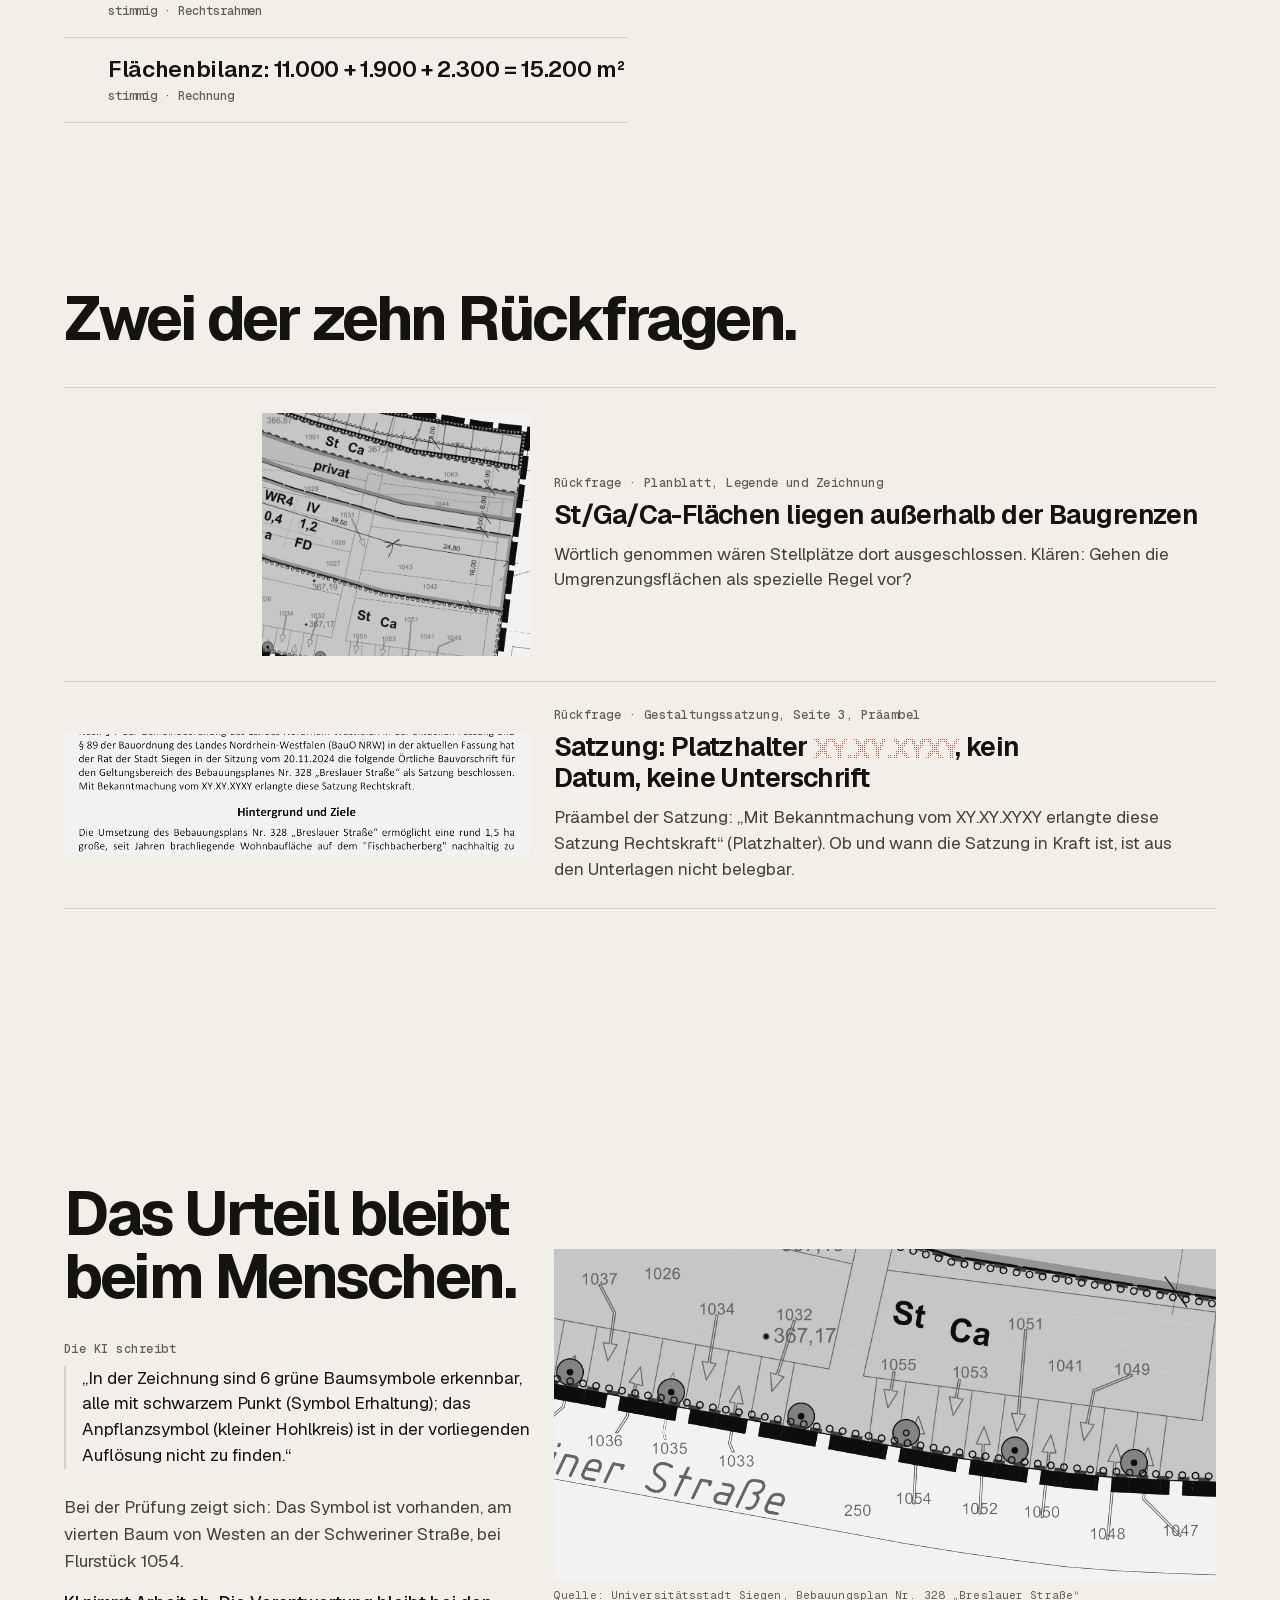
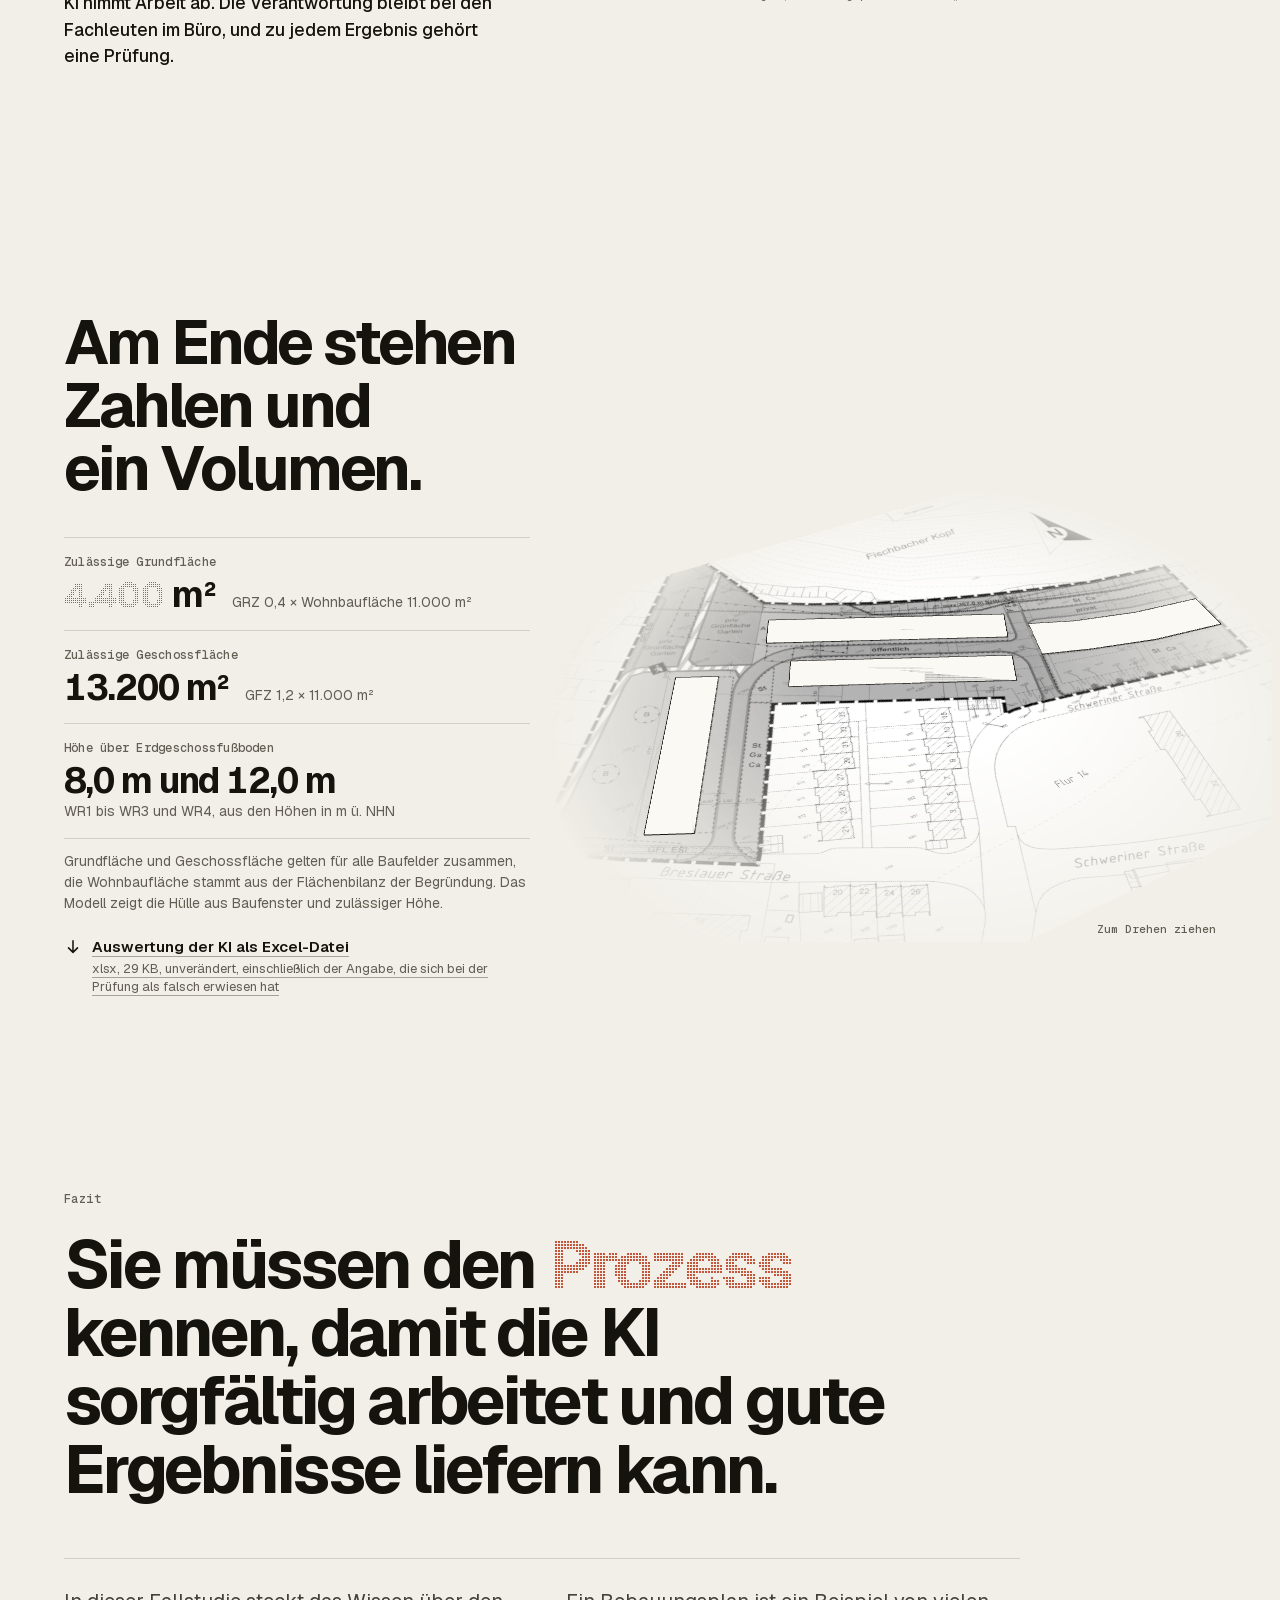
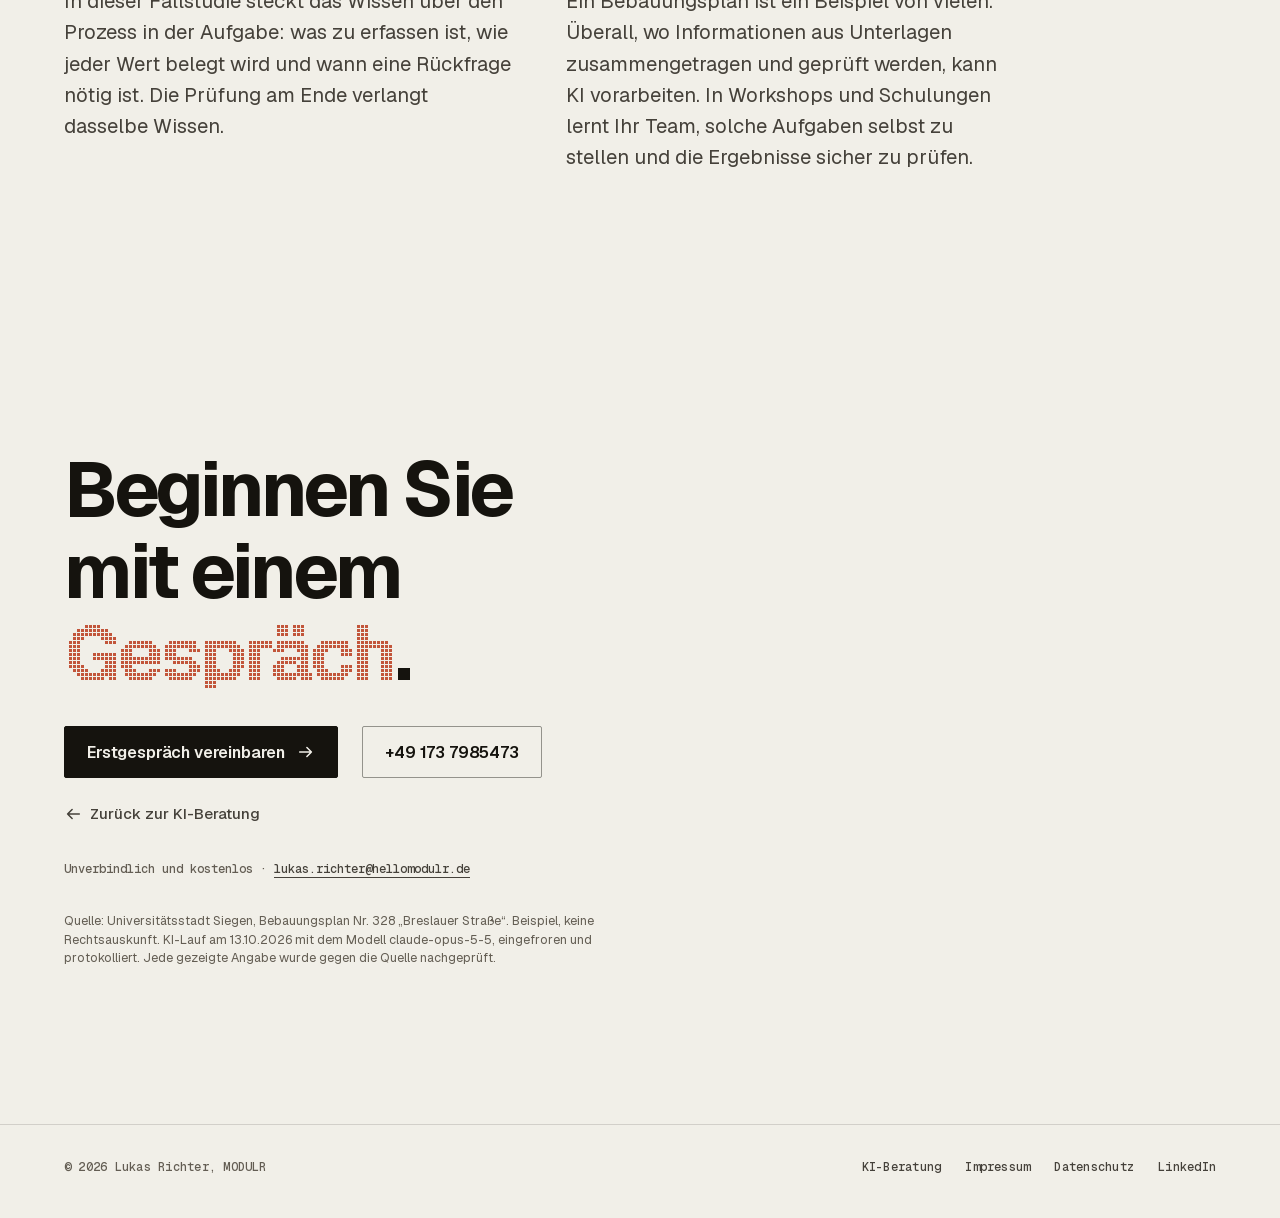
==== commit dbdac6fa: "Rework practice example, polish texts, center portrait" ====
--- a/fallstudie/bebauungsplan/index.html
+++ b/fallstudie/bebauungsplan/index.html
@@ -23,7 +23,7 @@
 <script>document.documentElement.classList.add('pt-on', 'fs-js')</script>
 <link rel="stylesheet" href="../../css/base.css?v=10">
 <link rel="stylesheet" href="../../css/farbe.css?v=9">
-<link rel="stylesheet" href="../../css/ki.css?v=24">
+<link rel="stylesheet" href="../../css/ki.css?v=29">
 <link rel="stylesheet" href="../../css/fallstudie.css?v=3">
 <noscript><style>.curtain-in{display:none}.huge .li{transform:none!important}</style></noscript>
 <link rel="stylesheet" href="../../css/menu.css?v=2">
@@ -94,8 +94,8 @@
   <section class="sec frame fs-lesen" id="f3" aria-labelledby="h-f3">
     <div class="wrap grid">
       <div class="lesen-text">
-        <h2 class="h2" id="h-f3">Die KI liest jeden Wert mit Fundstelle.</h2>
-        <p class="p">Sie liest die vier Nutzungsschablonen, die Planzeichenerklärung, die Gestaltungssatzung und die Begründung. Jeder Wert wird mit Dokument, Seite und Stelle erfasst, Bild und Textebene werden abgeglichen.</p>
+        <h2 class="h2" id="h-f3">Die KI belegt jeden Wert mit Fundstelle.</h2>
+        <p class="p">Sie liest die vier Nutzungsschablonen, die Planzeichenerklärung, die Gestaltungssatzung und die Begründung. Jeder Wert wird mit Dokument, Seite und Stelle erfasst, Bild- und Textebene werden abgeglichen.</p>
         <table class="vtab" id="vtab">
           <caption class="visually-hidden">Werte der Nutzungsschablonen, gelesen von der KI</caption>
           <thead><tr><th scope="col">Feld</th><th scope="col">Geschosse</th><th scope="col">GRZ</th><th scope="col">GFZ</th><th scope="col">Bauweise</th><th scope="col">Wohnungen</th><th scope="col">Dach</th></tr></thead>
@@ -130,14 +130,14 @@
         <p class="p">Planzeichnung, Planzeichenerklärung, Gestaltungssatzung und Begründung werden gegeneinander geprüft und mit dem rechtlichen Rahmen abgeglichen. Auch stimmige Ergebnisse werden gemeldet, damit sichtbar ist, was geprüft wurde.</p>
         <ul class="checks">
           <li><svg class="tick" viewBox="0 0 18 18" aria-hidden="true"><path pathLength="1" d="M3 9.5 L7.2 13.5 L15 4.5"/></svg><div><p class="ck">GRZ 0,4 und GFZ 1,2 entsprechen § 17 BauNVO</p><p class="tag">stimmig · Rechtsrahmen</p></div></li>
-          <li><svg class="tick" viewBox="0 0 18 18" aria-hidden="true"><path pathLength="1" d="M3 9.5 L7.2 13.5 L15 4.5"/></svg><div><p class="ck">Überschreitung 50 % bis GRZ 0,6, unter Kappung 0,8</p><p class="tag">stimmig · Rechtsrahmen</p></div></li>
+          <li><svg class="tick" viewBox="0 0 18 18" aria-hidden="true"><path pathLength="1" d="M3 9.5 L7.2 13.5 L15 4.5"/></svg><div><p class="ck">Überschreitung um 50 % bis GRZ 0,6, unterhalb der Kappungsgrenze 0,8</p><p class="tag">stimmig · Rechtsrahmen</p></div></li>
           <li><svg class="tick" viewBox="0 0 18 18" aria-hidden="true"><path pathLength="1" d="M3 9.5 L7.2 13.5 L15 4.5"/></svg><div><p class="ck">Flächenbilanz: 11.000 + 1.900 + 2.300 = 15.200 m²</p><p class="tag">stimmig · Rechnung</p></div></li>
         </ul>
       </div>
       <div class="tally">
         <div class="field field-tally" aria-hidden="true"></div>
         <p class="tally-n"><span><b>38</b> Prüfungen</span> <span><b>10</b> Rückfragen</span></p>
-        <p class="fine">Jedes Quadrat ist eine Prüfung: 11 stimmig, 17 Hinweise, 10 Rückfragen. Gezählt sind die Prüfungen, die der Nachprüfung standhalten. Von den 41 Prüfungen der KI ist eine falsch, eine überzeichnet und eine nicht nachgeprüft.</p>
+        <p class="fine">Jedes Quadrat steht für eine Prüfung: 11 stimmig, 17 Hinweise, 10 Rückfragen. Gezählt sind die Prüfungen, die der Kontrolle standhalten. Von den 41 Prüfungen der KI fallen drei heraus, weil eine falsch, eine überzeichnet und eine nicht nachgeprüft ist.</p>
       </div>
     </div>
   </section>
@@ -190,7 +190,7 @@
         <p class="kick">Die KI schreibt</p>
         <blockquote class="claim"><p>„In der Zeichnung sind 6 grüne Baumsymbole erkennbar, alle mit schwarzem Punkt (Symbol Erhaltung); das Anpflanzsymbol (kleiner Hohlkreis) ist in der vorliegenden Auflösung nicht zu finden.“</p></blockquote>
         <p class="p">Bei der Prüfung zeigt sich: Das Symbol ist vorhanden, am vierten Baum von Westen an der Schweriner Straße, bei Flurstück 1054.</p>
-        <p class="p">KI nimmt Arbeit ab. Das Urteil und die Verantwortung bleiben bei den Fachleuten im Büro, und zu jedem Ergebnis gehört eine Prüfung.</p>
+        <p class="p">KI nimmt Arbeit ab. Die Verantwortung bleibt bei den Fachleuten im Büro, und zu jedem Ergebnis gehört eine Prüfung.</p>
       </div>
       <figure class="plan plan-baum" id="baum" style="--arn: 2">
           <div class="clip">
@@ -218,7 +218,7 @@
           <div><dt>Zulässige Geschossfläche</dt><dd><span class="kz-n">13.200 m²</span><span class="kz-f">GFZ 1,2 × 11.000 m²</span></dd></div>
           <div><dt>Höhe über Erdgeschossfußboden</dt><dd><span class="kz-n">8,0 m und 12,0 m</span><span class="kz-f">WR1 bis WR3 und WR4, aus den Höhen in m ü. NHN</span></dd></div>
         </dl>
-        <p class="fine">Grundfläche und Geschossfläche gelten für alle Baufelder zusammen, die Wohnbaufläche stammt aus der Flächenbilanz der Begründung. Der Körper zeigt die Hülle aus Baufenster und zulässiger Höhe.</p>
+        <p class="fine">Grundfläche und Geschossfläche gelten für alle Baufelder zusammen, die Wohnbaufläche stammt aus der Flächenbilanz der Begründung. Das Modell zeigt die Hülle aus Baufenster und zulässiger Höhe.</p>
         <a class="dl" href="BP328_Breslauer_Strasse_Auswertung.xlsx" download><svg class="arr" viewBox="0 0 20 20" aria-hidden="true"><path d="M10 3v13M5 11l5 5 5-5"/></svg><span>Auswertung der KI als Excel-Datei <small>xlsx, 29 KB, unverändert, einschließlich der Angabe, die sich bei der Prüfung als falsch erwiesen hat</small></span></a>
       </div>
       <figure class="vol" id="vol">
--- a/css/ki.css
+++ b/css/ki.css
@@ -128,41 +128,68 @@
 /* ---------- about: the person (name, roles, photo, prose) ---------- */
 /* name and roles are one identity block; the prose starts after a clear pause; the photo stands
    beside both and takes the height of the frame */
-.wrap.grid.about-person { align-items: start; grid-template-rows: min-content minmax(0, 1fr); }
-.about-photo { grid-column: 1 / span 5; grid-row: 1 / span 2; border-radius: var(--radius); overflow: hidden; background: var(--k-photo); aspect-ratio: 4 / 5; max-height: calc(var(--frame-h) - 2 * var(--frame-pad)); margin-top: .1em; }
+/* photo spans all rows; the two outer 1fr rows share the free space, so text and photo share one vertical centre */
+.wrap.grid.about-person { align-items: start; grid-template-rows: 1fr auto auto 1fr; }
+.about-photo { grid-column: 1 / span 5; grid-row: 1 / -1; border-radius: var(--radius); overflow: hidden; background: var(--k-photo); aspect-ratio: 4 / 5; max-height: calc(var(--frame-h) - 2 * var(--frame-pad)); align-self: center; }
 .about-photo img { width: 100%; height: 100%; object-fit: cover; object-position: 40% 30%; }
 .about-head, .about-prose { grid-column: 7 / span 6; }
+.about-head { grid-row: 2; }
+.about-prose { grid-row: 3; }
 .about-head .h2 { font-size: calc(var(--fs-h2) * 1.18); }
 .roles { margin: 20px 0 0; padding: 0; list-style: none; font: 500 var(--fs-h3)/1.4 var(--sans); letter-spacing: -.015em; color: var(--fg-2); }
 .about-prose { margin-top: clamp(28px, 5svh, 56px); }
 
 /* ---------- about: the reference, one real project ---------- */
-/* one case told in three steps: which office (150 in point type, the only accent, with its
-   caption and the facts of the office), what was done (three points), and the result as the
-   closing line. The heading spans the frame; below it the two columns share a top line (the top
-   of the 150, the first point) and a base line (the facts, the result). */
-.wrap.grid.case { align-items: stretch; row-gap: clamp(24px, 4svh, 52px); }
-.case-h { grid-column: 1 / -1; font: 700 var(--fs-h2)/var(--lh-h2) var(--sans); letter-spacing: -.04em; }
-.case-lead { grid-column: 1 / span 6; display: flex; flex-direction: column; }
+/* one case, read in order: which office (150 in point type, the only accent, with its caption),
+   what was done in three steps, the result, and below one shared hairline the facts of the office
+   and the way into the case study. The heading spans the frame. The two columns share a top line
+   (the top of the 150 and the first hairline) and a base line (the caption and the result rest on
+   the hairline of the foot). Each step carries a quiet mono label in a hanging column, so the text
+   keeps a calm measure of about 60 characters. */
+.wrap.grid.case { align-items: stretch; --case-gap: clamp(24px, 4.2svh, 48px); --case-pad: clamp(12px, 2.1svh, 22px); row-gap: var(--case-gap); }
+/* a heading inside the person's section: the size of the table title, one step below the h2 */
+.case-h { grid-column: 1 / -1; font: 700 calc(var(--fs-h2) * .72)/1.05 var(--sans); letter-spacing: -.035em; }
+.case-lead { grid-column: 1 / span 5; display: flex; flex-direction: column; padding-bottom: var(--case-pad); container-type: inline-size; }
 .case-fig { flex: 1; display: flex; flex-direction: column; }
-/* a tight line box, so the top of the points is the top of the column */
-.case-n { display: block; width: max-content; font: 700 clamp(120px, min(24vw, 34svh), 310px)/.8 var(--sans); letter-spacing: -.05em; margin-left: -.04em; }
-.case-l { display: block; max-width: 24ch; margin-top: auto; padding-top: clamp(20px, 3.4svh, 40px); font: 600 var(--fs-h3)/1.3 var(--sans); letter-spacing: -.02em; color: var(--fg); }
-.case-meta { margin-top: .5em; font-size: var(--fs-body); line-height: 1.45; color: var(--fg-2); }
-.case-text { grid-column: 7 / span 6; display: flex; flex-direction: column; }
-.case-list { margin: 0; padding: 0; list-style: none; }
-.case-list li { padding: clamp(9px, 1.6svh, 16px) 0; font-size: var(--fs-body); line-height: 1.45; color: var(--fg-2); }
-.case-list li:first-child { padding-top: 0; margin-top: -.2em; }
-.case-list li + li { border-top: 1px solid var(--hair); }
-.case-list b { font-weight: 650; color: var(--fg); }
-.case-result { margin-top: auto; padding-top: clamp(16px, 2.8svh, 32px); max-width: 36ch; font: 600 calc(var(--fs-h3) * .9)/1.3 var(--sans); letter-spacing: -.02em; color: var(--fg); }
-.case-result-h { color: var(--fg-3); }
-.case-result .nobr { white-space: nowrap; }
-/* the way into the case study: one calm line under the result */
-.case-more { margin-top: clamp(10px, 1.8svh, 18px); }
+/* a tight line box, so the top of the points is the top of the column; never wider than the column */
+.case-n { display: block; width: max-content; font: 700 min(clamp(120px, min(24vw, 34svh), 310px), 60cqi)/.8 var(--sans); letter-spacing: -.05em; margin: -.02em 0 0 -.04em; }
+.case-l { display: block; max-width: 22ch; margin-top: auto; padding-top: clamp(20px, 3.4svh, 40px); font: 600 var(--fs-h3)/1.3 var(--sans); letter-spacing: -.02em; color: var(--fg); }
+.case-text { grid-column: 6 / span 7; display: flex; flex-direction: column; --case-lab: calc((100% - 6 * var(--gap)) / 7 + var(--gap)); }
+.case-step { position: relative; margin: 0; padding: var(--case-pad) 0 var(--case-pad) var(--case-lab); border-top: 1px solid var(--hair); font-size: var(--fs-body); line-height: var(--case-lh, 1.5); color: var(--fg-2); }
+/* the text keeps a measure of about 60 characters on wide screens */
+.case-step, .case-step:first-child { padding-right: max(0px, 100% - var(--case-lab) - 29.5 * var(--fs-body)); }
+.case-step:first-child { padding-top: calc(var(--case-pad) * .85); }
+.case-step b { font-weight: 650; color: var(--fg); }
+.case-step .nobr { white-space: nowrap; }
+/* the label hangs in the first column and stands on the first line of its step */
+.case-k { position: absolute; left: 0; top: var(--case-pad); font: 500 var(--fs-label)/1 var(--mono); letter-spacing: .02em; color: var(--fg-3); padding-top: calc(var(--fs-body) * var(--case-lh, 1.5) / 2 - .2em); }
+.case-step:first-child .case-k { top: calc(var(--case-pad) * .85); }
+/* the result closes the steps: ink, a step larger, resting on the base line */
+.case-result { margin-top: auto; font: 600 calc(var(--fs-h3) * .9)/1.3 var(--sans); letter-spacing: -.02em; color: var(--fg); }
+.case-result .case-k { padding-top: calc(var(--fs-h3) * .9 * .72 - .25em); }
+/* the foot: one hairline across the frame, the facts of the office left, the way into the case study under the steps */
+.case-foot { grid-column: 1 / -1; display: grid; grid-template-columns: repeat(12, minmax(0, 1fr)); column-gap: var(--gap); align-items: baseline; margin-top: calc(-1 * var(--case-gap)); padding-top: calc(var(--case-pad) * .5); border-top: 1px solid var(--hair); }
+.case-meta { grid-column: 1 / span 5; font-size: var(--fs-small); line-height: 1.4; color: var(--fg-2); }
+.case-more { grid-column: 7 / span 6; }
 .case-more a { display: inline-flex; align-items: center; gap: 10px; min-height: 44px; font: 600 var(--fs-small)/1.35 var(--sans); color: var(--fg); text-decoration: underline; text-decoration-thickness: 1px; text-underline-offset: 5px; text-decoration-color: color-mix(in srgb, currentColor 35%, transparent); }
 .case-more a:hover { text-decoration-color: currentColor; }
 .case-more a:hover .arr { transform: translateX(3px); }
+
+/* variant B, for comparison only (class case-b on the frame): the heading heads the left column,
+   the labels stand above their steps, one hairline sets the result apart */
+.wrap.grid.case.case-b { grid-template-rows: auto 1fr auto; row-gap: 0; }
+.case-b .case-h { grid-column: 1 / span 5; grid-row: 1; }
+.case-b .case-lead { grid-row: 2; padding: clamp(20px, 3.6svh, 40px) 0 0; }
+.case-b .case-text { grid-column: 7 / span 6; grid-row: 1 / span 2; }
+.case-b .case-step { padding: 0 max(0px, 100% - 29.5 * var(--fs-body)) 0 0; border: 0; }
+.case-b .case-step + .case-step { margin-top: clamp(16px, 2.8svh, 30px); }
+.case-b .case-k, .case-b .case-step:first-child .case-k { position: static; display: block; padding: .5em 0 .7em; }
+.case-b .case-step:first-child .case-k { padding-top: 0; }
+.case-b .case-step.case-result { margin-top: auto; padding-bottom: 0; padding-top: clamp(16px, 2.8svh, 30px); border-top: 1px solid var(--hair); }
+.case-b .case-result .case-k { padding: 0 0 .9em; }
+.case-b .case-foot { display: contents; }
+.case-b .case-meta { grid-row: 3; align-self: last baseline; padding-top: 10px; }
+.case-b .case-more { grid-row: 3; align-self: last baseline; padding-top: 10px; }
 
 /* ---------- calculator: inputs and assumption left, result right ---------- */
 /* the figure stands on the line of the numbers: the rust block (the hours that return) right above
@@ -250,6 +277,7 @@
 
 /* ---------- laptops: same composition, a little less height everywhere ---------- */
 @media (max-height: 800px) and (min-width: 761px) {
+  .wrap.grid.case { --case-pad: clamp(9px, 1.5svh, 14px); --case-gap: clamp(18px, 3svh, 28px); --case-lh: 1.45; }
   .about-prose { margin-top: 28px; }
   .k1-tag { margin-top: 4px; font-size: 14px; }
   .site-footer { padding-top: 20px; padding-bottom: 24px; }
@@ -267,7 +295,6 @@
   .tasks tbody tr:last-child > * { border-bottom: 0; }
   .colhead { grid-column: 1 / span 12; margin-bottom: 32px; } .acc { grid-column: 1 / span 12; }
   .tr-ctrls { grid-column: 1 / span 5; } .tr-out { grid-column: 6 / span 7; }
-  .case-lead { grid-column: 1 / span 6; } .case-text { grid-column: 7 / span 6; }
 }
 
 /* ---------- phones: one calm column, the figures sit between heading and text ---------- */
@@ -299,16 +326,25 @@
   .roles { margin-top: 12px; font-size: 18px; }
   .about-prose { margin-top: 32px; }
   .about-prose .p { font-size: 17.5px; line-height: 1.6; }
+  /* one column in reading order: the office with its facts, then the steps, the result and the way on */
   .wrap.grid.case { row-gap: 0; }
-  .case-h { font-size: 30px; }
+  .case-h { order: 0; font-size: 30px; }
+  .case-lead { order: 1; padding-bottom: 0; }
   .case-fig { display: block; margin-top: 24px; }
   .case-n { font-size: min(34vw, 15svh); }
   .case-l { font-size: 18px; max-width: none; padding-top: 16px; }
-  .case-meta { margin-top: 6px; font-size: 15px; }
-  .case-text { margin-top: 36px; }
-  .case-list li { font-size: 15px; line-height: 1.4; padding: 10px 0; }
-  .case-result { margin-top: 0; padding-top: 22px; max-width: none; font-size: 18px; }
-  .case-more { margin-top: 10px; } .case-more a { display: inline; font-size: 15px; } .case-more .arr { display: inline-block; vertical-align: -3px; margin-left: 6px; }
+  .case-foot { display: contents; }
+  .case-meta { order: 2; margin-top: 6px; font-size: 15px; }
+  .case-text { order: 3; margin-top: 32px; }
+  .case-step, .case-step:first-child { padding: 14px 0; font-size: 15px; line-height: 1.45; }
+  .case-k, .case-step:first-child .case-k, .case-result .case-k { position: static; display: block; padding: 0 0 6px; }
+  .case-result { margin-top: 0; padding-bottom: 0; font-size: 18px; }
+  .case-more { order: 4; margin-top: 10px; } .case-more a { display: inline; font-size: 15px; } .case-more .arr { display: inline-block; vertical-align: -3px; margin-left: 6px; }
+  .case-b .case-step + .case-step { margin-top: 0; }
+  .case-b .case-step { padding: 10px 0; }
+  .case-b .case-result { padding-top: 16px; }
+  .case-b .case-meta, .case-b .case-more { padding-top: 0; }
+  .case-b .case-lead { padding-top: 0; }
   .tool .wrap.grid { display: flex; flex-direction: column; }
   .tr-ctrls { display: contents; }
   .tr-out { order: 1; margin-top: 24px; }
@@ -378,16 +414,21 @@
   .about-prose { grid-column: 1 / span 12; grid-row: 2; margin-top: 32px; display: grid; grid-template-columns: 1fr 1fr; column-gap: calc(2 * var(--gap)); }
   .about-prose .p + .p { margin-top: 0; }
   .roles { font-size: 16px; margin-top: 10px; }
-  .wrap.grid.case { row-gap: 8px; }
-  .case-lead { grid-column: 1 / span 6; }
-  .case-text { grid-column: 7 / span 6; }
-  .case-h { font-size: 26px; }
-  .case-n { font-size: min(20vw, 32svh); }
+  /* the heading heads the left column, so the steps get the full height beside it */
+  .wrap.grid.case { --case-gap: 6px; --case-pad: 4px; --case-lh: 1.3; grid-template-rows: auto 1fr auto; }
+  .case-h { grid-column: 1 / span 5; grid-row: 1; font-size: 24px; }
+  .case-lead { grid-row: 2; }
+  .case-text { grid-row: 1 / span 2; }
+  .case-foot { grid-row: 3; }
+  .case-n { font-size: min(20vw, 32svh, 60cqi); }
   .case-l { padding-top: 10px; font-size: 16px; }
-  .case-meta { margin-top: 2px; font-size: 13.5px; }
-  .case-list li { padding: 4px 0; font-size: 12.5px; line-height: 1.32; }
-  .case-result { padding-top: 8px; font-size: 14px; }
-  .case-more { margin-top: 2px; } .case-more a { min-height: 30px; font-size: 13.5px; }
+  .case-step { font-size: 12.5px; }
+  .case-k { font-size: 10.5px; padding-top: calc(12.5px * .65 - .5em); }
+  .case-result { font-size: 14px; }
+  .case-result .case-k { padding-top: calc(14px * .65 - .4em); }
+  /* 13px keeps the case study link on one line on landscape phones around 850px wide */
+  .case-meta { font-size: 13px; }
+  .case-more a { min-height: 30px; font-size: 13px; }
   .field-tool { height: min(130px, 30svh); }
   .tr-big { font-size: 52px; }
   .tr-row { margin-top: 6px; }
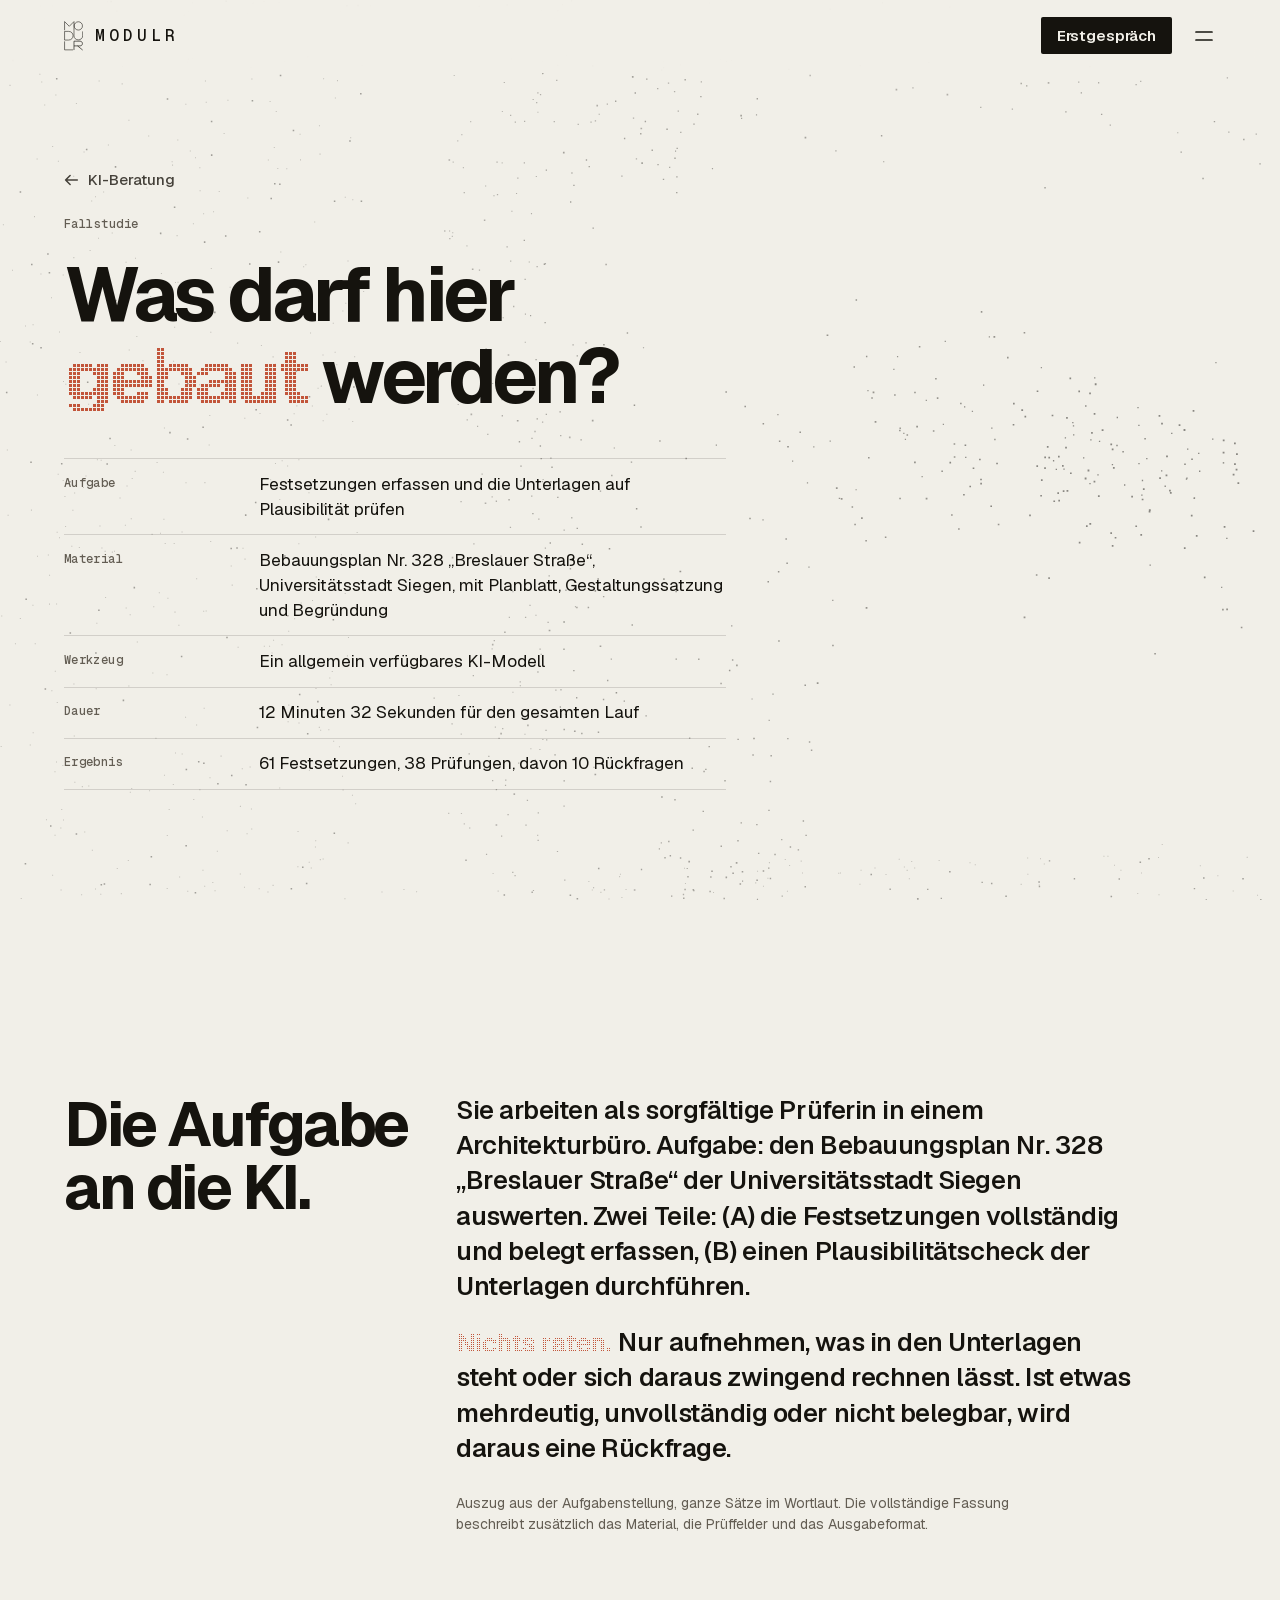
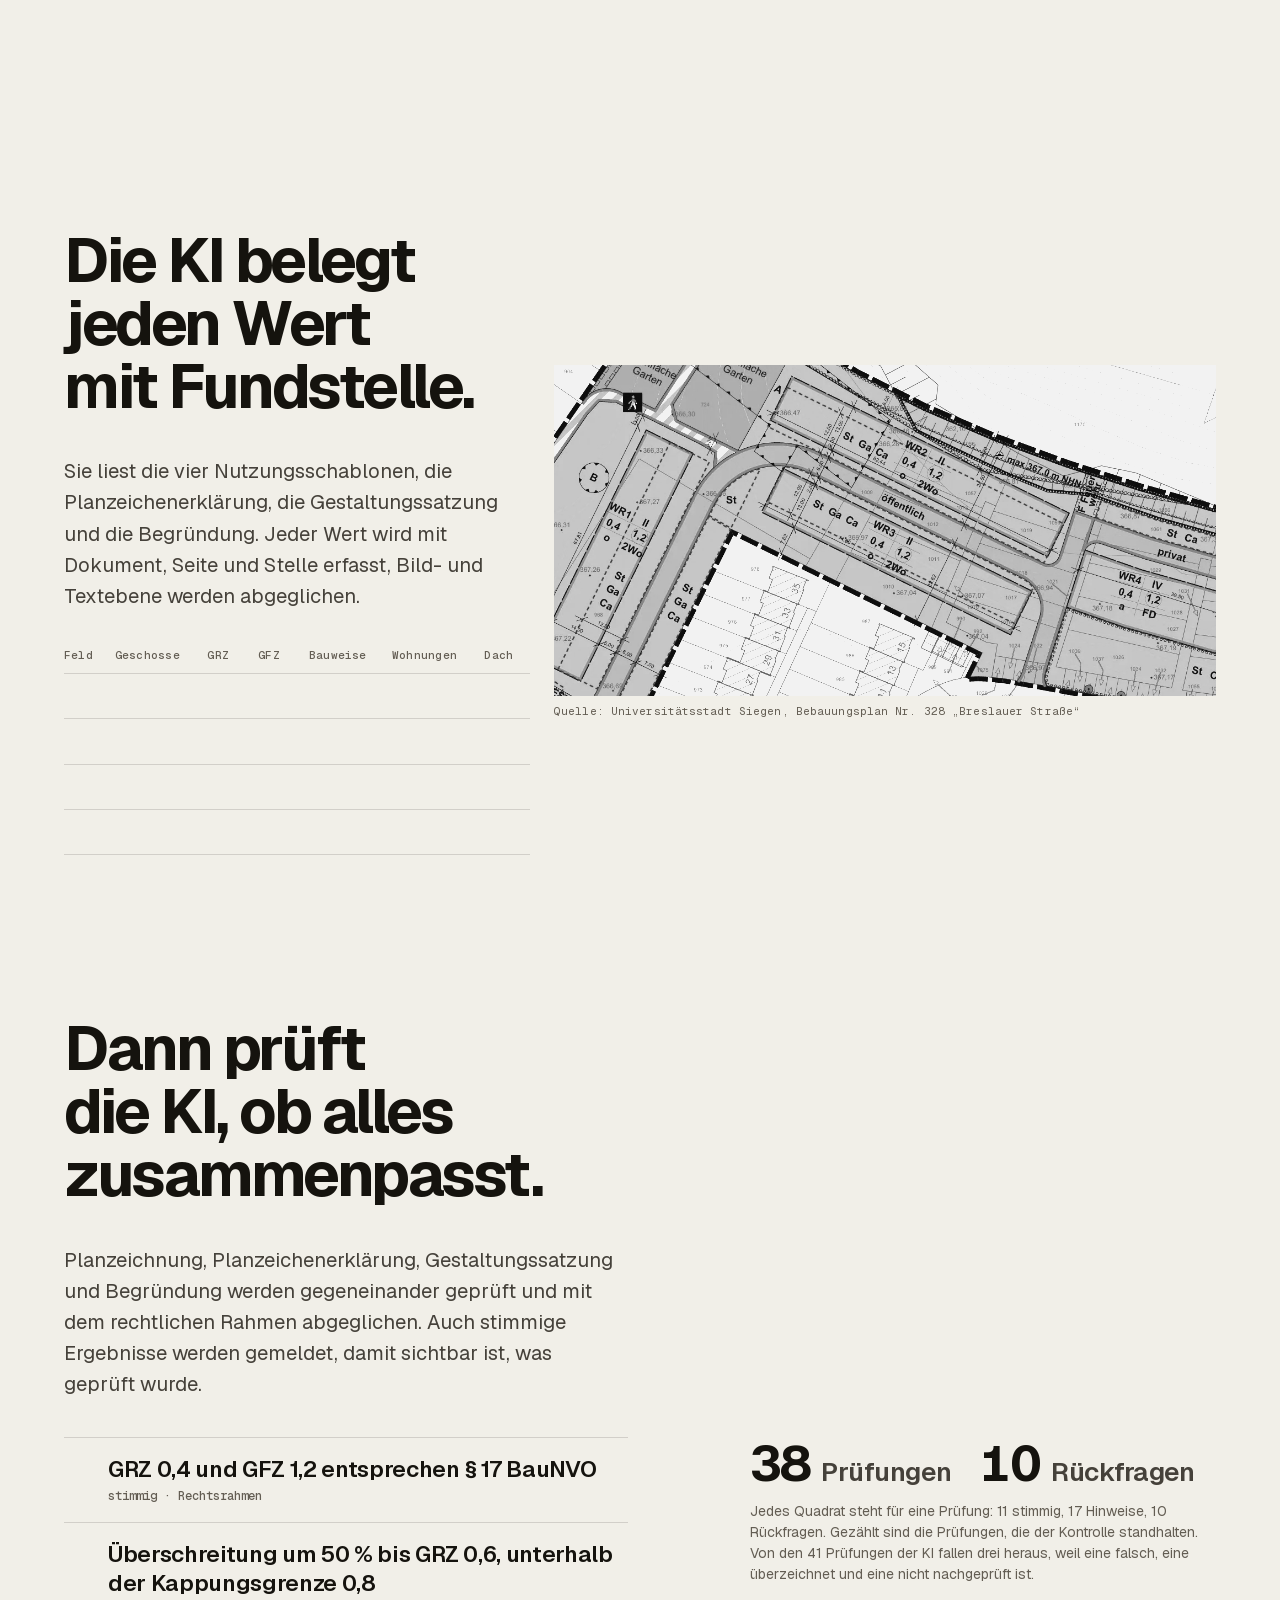
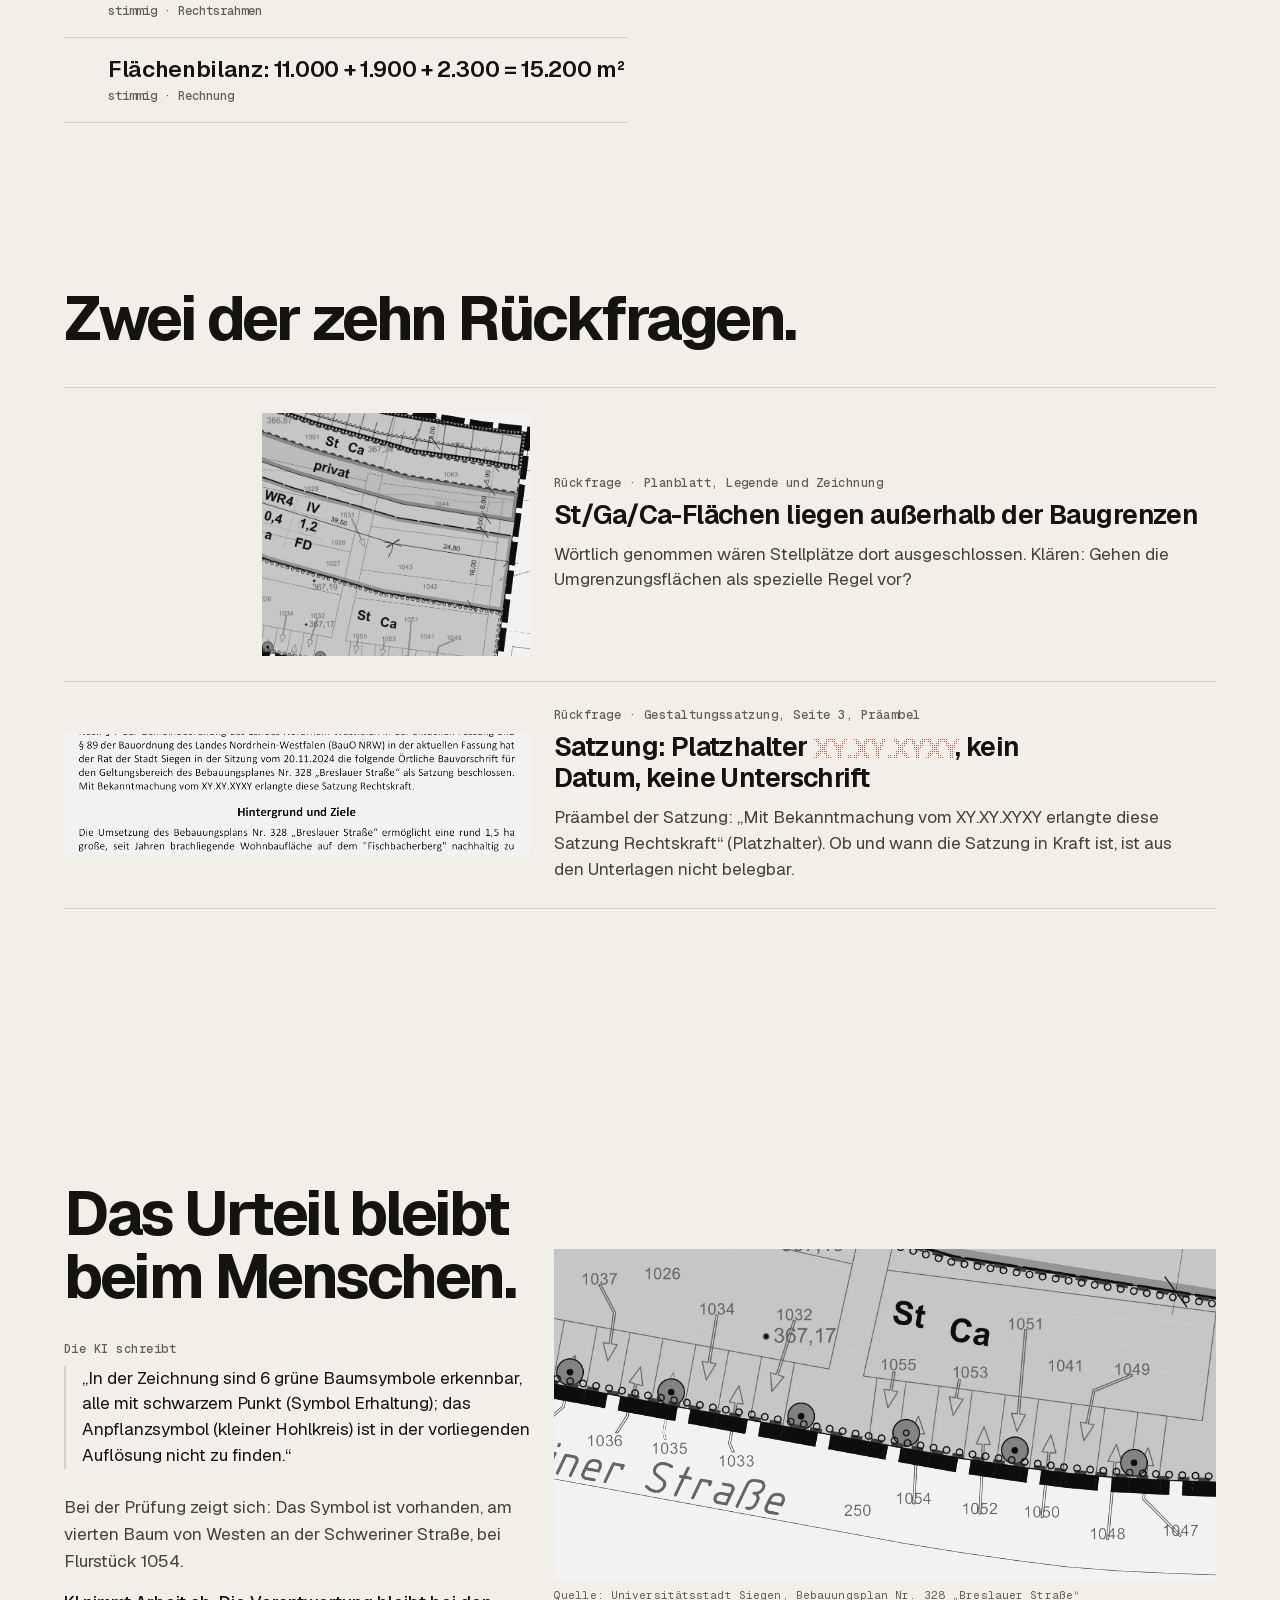
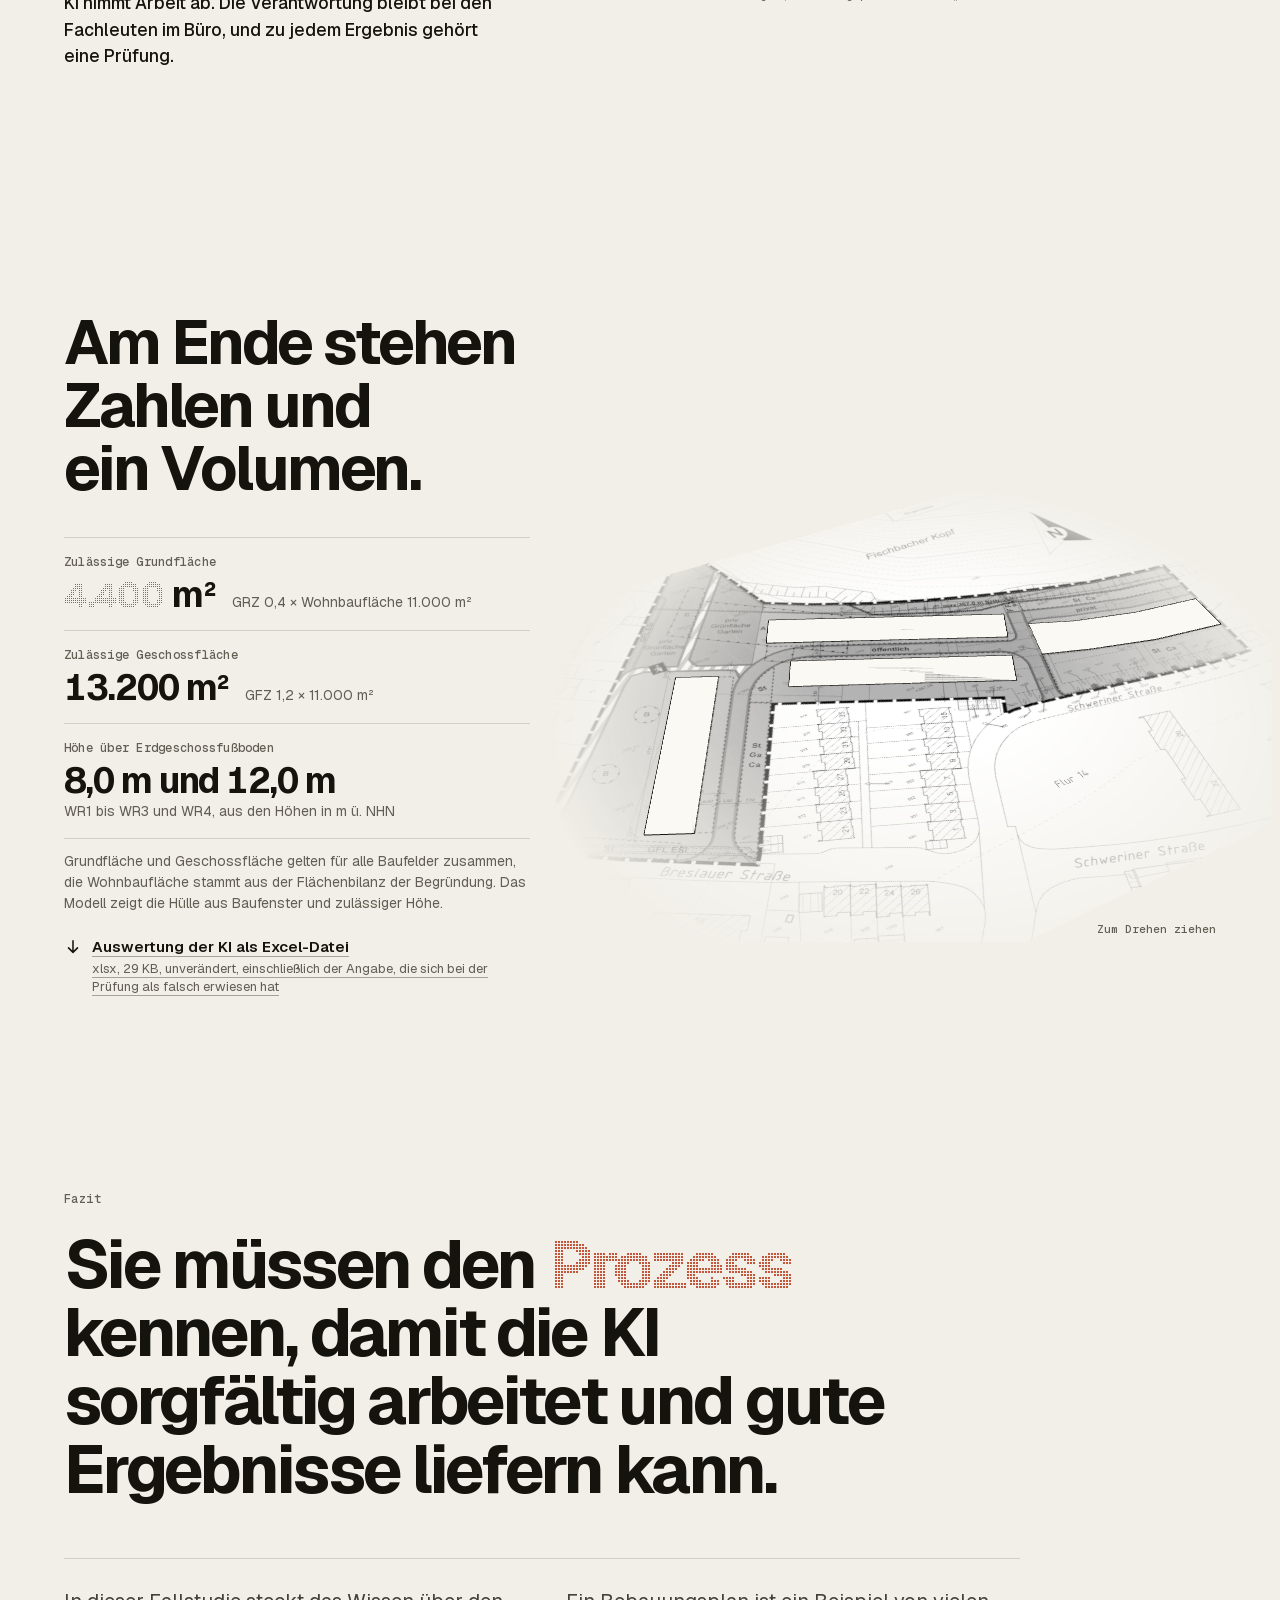
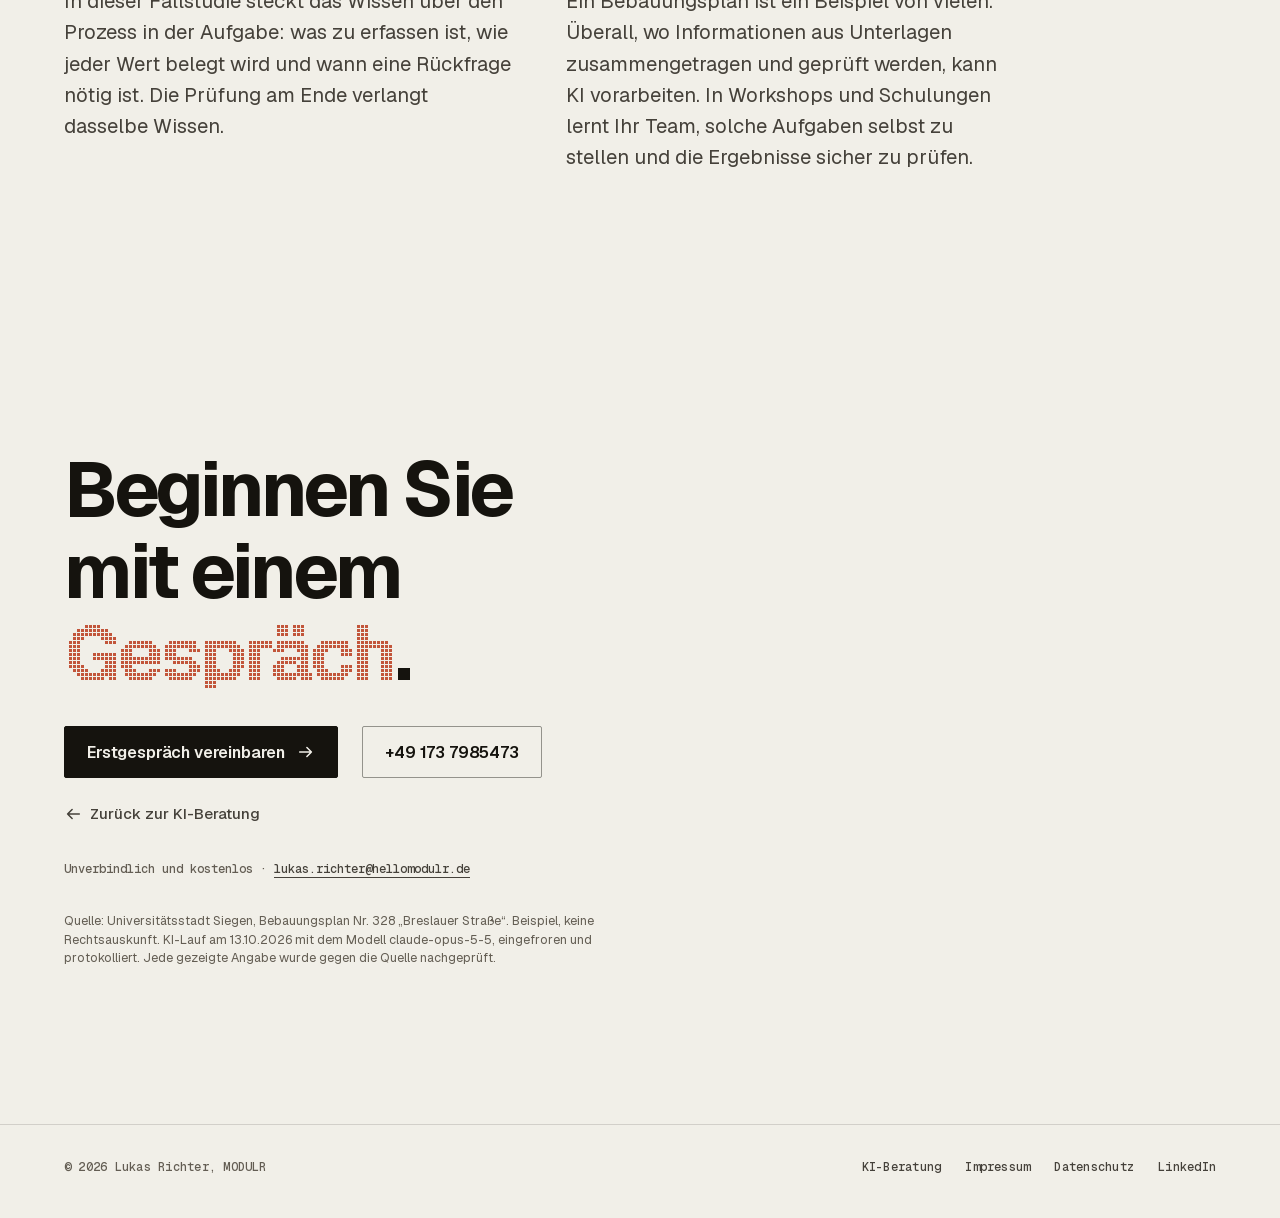
==== commit 59e1c45b: "Flowing mobile layout, step bars, new closing figure Phones scroll natively without snapping, larger" ====
--- a/fallstudie/bebauungsplan/index.html
+++ b/fallstudie/bebauungsplan/index.html
@@ -23,8 +23,8 @@
 <script>document.documentElement.classList.add('pt-on', 'fs-js')</script>
 <link rel="stylesheet" href="../../css/base.css?v=10">
 <link rel="stylesheet" href="../../css/farbe.css?v=9">
-<link rel="stylesheet" href="../../css/ki.css?v=29">
-<link rel="stylesheet" href="../../css/fallstudie.css?v=3">
+<link rel="stylesheet" href="../../css/ki.css?v=31">
+<link rel="stylesheet" href="../../css/fallstudie.css?v=5">
 <noscript><style>.curtain-in{display:none}.huge .li{transform:none!important}</style></noscript>
 <link rel="stylesheet" href="../../css/menu.css?v=2">
 </head>
@@ -119,6 +119,16 @@
           </div>
         <figcaption class="credit">Quelle: Universitätsstadt Siegen, Bebauungsplan Nr. 328 „Breslauer Straße“</figcaption>
         </figure>
+      <!-- phones: the four Nutzungsschablonen close up, so their values can be read (pen in the same PDF points) -->
+      <figure class="plan plan-lesen-m">
+        <div class="schab">
+          <div class="clip" style="--arn: 1"><img src="img/lesen-wr1.webp" width="496" height="496" alt="Nutzungsschablone des Baufelds WR1" loading="lazy" decoding="async"><svg class="pen" viewBox="347.3 747.7 124 124" preserveAspectRatio="none" aria-hidden="true"><rect class="mark" x="372.2" y="764.6" width="74.2" height="90.2"/></svg></div>
+          <div class="clip" style="--arn: 1"><img src="img/lesen-wr2.webp" width="496" height="496" alt="Nutzungsschablone des Baufelds WR2" loading="lazy" decoding="async"><svg class="pen" viewBox="794.1 653.7 124 124" preserveAspectRatio="none" aria-hidden="true"><rect class="mark" x="819" y="670.6" width="74.2" height="90.2"/></svg></div>
+          <div class="clip" style="--arn: 1"><img src="img/lesen-wr3.webp" width="496" height="496" alt="Nutzungsschablone des Baufelds WR3" loading="lazy" decoding="async"><svg class="pen" viewBox="745.9 775.2 124 124" preserveAspectRatio="none" aria-hidden="true"><rect class="mark" x="770.8" y="792.1" width="74.1" height="90.2"/></svg></div>
+          <div class="clip" style="--arn: 1"><img src="img/lesen-wr4.webp" width="496" height="496" alt="Nutzungsschablone des Baufelds WR4" loading="lazy" decoding="async"><svg class="pen" viewBox="1123.8 846.1 124 124" preserveAspectRatio="none" aria-hidden="true"><rect class="mark" x="1150.8" y="868.5" width="70" height="79.2"/></svg></div>
+        </div>
+        <figcaption class="credit">Quelle: Universitätsstadt Siegen, Bebauungsplan Nr. 328 „Breslauer Straße“</figcaption>
+      </figure>
     </div>
   </section>
 
@@ -266,9 +276,9 @@
 
 <div class="curtain-in" aria-hidden="true"></div>
 
-<script src="../../js/menu.js?v=1" defer></script>
-<script src="../../js/punkte.js?v=10" defer></script>
+<script src="../../js/menu.js?v=2" defer></script>
+<script src="../../js/punkte.js?v=12" defer></script>
 <script src="../../js/punkttype.js?v=2" defer></script>
-<script src="../../js/fallstudie.js?v=2" defer></script>
+<script src="../../js/fallstudie.js?v=6" defer></script>
 </body>
 </html>
--- a/css/ki.css
+++ b/css/ki.css
@@ -298,83 +298,111 @@
 }
 
 /* ---------- phones: one calm column, the figures sit between heading and text ---------- */
+/* The page flows here (see "phones: a flowing page" below): heading, figure and text of a section
+   stay together, the sections follow one rhythm, and the body text keeps a reading size. */
 @media (max-width: 760px) {
-  .ki { --fs-h2: 34px; --fs-h3: 21px; --fs-body: 16px; --fs-small: 15px; }
+  .ki { --fs-h2: 34px; --fs-h3: 21px; --fs-body: 17px; --fs-small: 16px; }
   .sec { padding-left: var(--gutter); padding-right: var(--gutter); }
   .wrap.grid { display: block; }
   .field-d { display: none; }
-  .field-m { display: block; height: min(64vw, 25svh); margin: 20px calc(-1 * var(--gutter) / 2) 4px; }
+  /* the figures: compact bands of points between heading and text */
+  .field-m { display: block; height: clamp(170px, 50vw, 230px); margin: 24px calc(-1 * var(--gutter) / 2) 8px; }
   .h2 + .field-m + .p { margin-top: 16px; }
-  .sec.hero { justify-content: flex-start; padding-top: calc(var(--bar-h) + 28px); padding-bottom: 24px; }
-  .sec.hero > .wrap, .sec.final > .wrap { display: flex; flex-direction: column; flex: 1; }
-  .wrap.grid.frame { display: flex; flex-direction: column; justify-content: center; }
-  .hero .wrap.grid > .field, .final .wrap.grid > .field { display: block; flex: 1; min-height: 30svh; max-height: 44svh; margin: 8px calc(-1 * var(--gutter) / 2) 0; }
+  .sec.hero > .wrap, .sec.final > .wrap { display: flex; flex-direction: column; }
+  .wrap.grid.frame { display: flex; flex-direction: column; }
+  .hero .wrap.grid > .field, .final .wrap.grid > .field { display: block; flex: none; height: clamp(180px, 52vw, 250px); min-height: 0; max-height: none; margin: 28px calc(-1 * var(--gutter) / 2) 0; }
   .promise { margin-top: 24px; }
+  .sub { margin-top: 14px; }
   .cta-row, .cta-final { margin-top: 24px; }
-  .qhint { margin-top: 20px; }
-  .tasks-cap { padding-bottom: 20px; font-size: 26px; }
+  .note { font-size: 15px; }
+  .gonote { margin-top: 20px; }
+  .gonote a { display: inline-block; padding: 14px 0; margin: -14px 0; }
+  .qhint { margin-top: 12px; font-size: 16px; }
+  /* today and with KI: one block per task, each value with its own label */
+  .tasks-cap { padding-bottom: 8px; font-size: 27px; }
   .tasks thead { display: none; }
-  .tasks tr { display: block; padding: 18px 0; border-top: 1px solid var(--hair); }
+  .tasks tr { display: block; padding: 22px 0 24px; border-top: 1px solid var(--hair); }
   .tasks tbody tr:last-child { border-bottom: 1px solid var(--hair); }
   .tasks tbody tr:last-child > * { border-bottom: 0; }
-  .tasks tbody th, .tasks td { display: block; width: auto; border: 0; padding: 0 0 6px; text-align: left; font-size: 15px; }
-  .tasks tbody th { font-size: 21px; padding-bottom: 8px; }
-  .tasks td.num { margin-top: 6px; font-size: 25px; }
-  .tasks td.num::before { content: 'Zeitersparnis* '; font: 600 15px/1 var(--sans); color: var(--fg-2); letter-spacing: -.01em; }
+  .tasks tbody th, .tasks td { display: block; width: auto; border: 0; padding: 0; text-align: left; font-size: 17px; line-height: 1.55; }
+  .tasks tbody th { font-size: 22px; padding-bottom: 12px; }
+  .tasks td + td { margin-top: 14px; }
+  .tasks td::before { display: block; margin-bottom: 4px; font: 500 12px/1.4 var(--mono); letter-spacing: .02em; color: var(--fg-3); }
+  .tasks td:not(.then):not(.num)::before { content: 'Heute'; }
+  .tasks td.then::before { content: 'Mit KI'; }
+  .tasks td.num { margin-top: 16px; font-size: 30px; }
+  .tasks td.num::before { content: 'Zeitersparnis*'; margin-bottom: 8px; }
+  .fine { font-size: 14px; }
+  /* the person */
   .about-head .h2 { font-size: 40px; }
-  .about-photo { aspect-ratio: 4 / 5; max-height: 52svh; width: 100%; margin: 24px 0 0; }
-  .roles { margin-top: 12px; font-size: 18px; }
+  .about-photo { aspect-ratio: 4 / 5; max-height: 440px; width: 100%; margin: 28px 0 0; }
+  .roles { margin-top: 12px; font-size: 19px; }
   .about-prose { margin-top: 32px; }
-  .about-prose .p { font-size: 17.5px; line-height: 1.6; }
+  .about-prose .p { font-size: 17px; line-height: 1.6; }
   /* one column in reading order: the office with its facts, then the steps, the result and the way on */
   .wrap.grid.case { row-gap: 0; }
   .case-h { order: 0; font-size: 30px; }
   .case-lead { order: 1; padding-bottom: 0; }
   .case-fig { display: block; margin-top: 24px; }
-  .case-n { font-size: min(34vw, 15svh); }
-  .case-l { font-size: 18px; max-width: none; padding-top: 16px; }
+  .case-n { font-size: clamp(100px, 34vw, 150px); }
+  .case-l { font-size: 19px; max-width: none; padding-top: 18px; }
   .case-foot { display: contents; }
-  .case-meta { order: 2; margin-top: 6px; font-size: 15px; }
+  .case-meta { order: 2; margin-top: 8px; font-size: 16px; }
   .case-text { order: 3; margin-top: 32px; }
-  .case-step, .case-step:first-child { padding: 14px 0; font-size: 15px; line-height: 1.45; }
-  .case-k, .case-step:first-child .case-k, .case-result .case-k { position: static; display: block; padding: 0 0 6px; }
-  .case-result { margin-top: 0; padding-bottom: 0; font-size: 18px; }
-  .case-more { order: 4; margin-top: 10px; } .case-more a { display: inline; font-size: 15px; } .case-more .arr { display: inline-block; vertical-align: -3px; margin-left: 6px; }
+  .case-step, .case-step:first-child { padding: 18px 0; font-size: 17px; line-height: 1.55; }
+  .case-k, .case-step:first-child .case-k, .case-result .case-k { position: static; display: block; padding: 0 0 8px; font-size: 12px; line-height: 1.4; }
+  .case-result { margin-top: 0; padding-bottom: 0; font-size: 19px; line-height: 1.4; }
+  .case-more { order: 4; margin-top: 20px; } .case-more a { display: inline; font-size: 16px; line-height: 1.6; } .case-more .arr { display: inline-block; vertical-align: -3px; margin-left: 6px; }
   .case-b .case-step + .case-step { margin-top: 0; }
   .case-b .case-step { padding: 10px 0; }
   .case-b .case-result { padding-top: 16px; }
   .case-b .case-meta, .case-b .case-more { padding-top: 0; }
   .case-b .case-lead { padding-top: 0; }
+  /* the calculator: heading, the two inputs, the figure with its numbers, result, way on, sources */
   .tool .wrap.grid { display: flex; flex-direction: column; }
   .tr-ctrls { display: contents; }
-  .tr-out { order: 1; margin-top: 24px; }
-  .tr-ctrls .rsources { order: 2; margin-top: 28px; padding-top: 0; }
+  .tr-out { order: 1; margin-top: 28px; }
+  .tr-ctrls .rsources { order: 2; margin-top: 32px; padding-top: 0; }
   .tctrl { margin-top: 24px; } .tctrl:first-of-type { margin-top: 28px; }
+  .tlab { font-size: 16px; }
   .tr-big { font-size: 72px; }
-  .tr-row { margin-top: 10px; gap: 8px 24px; }
-  .field-tool { height: clamp(130px, 20svh, 190px); }
-  .tr-res { font-size: 16px; }
+  .tr-row { margin-top: 10px; gap: 12px 24px; }
+  .tr-sub { font-size: 12px; }
+  .field-tool { height: clamp(150px, 44vw, 200px); }
+  .tr-res { font-size: 17px; }
+  .tool-cta { margin-top: 24px; }
   .weg-head { display: block; }
   .weg-head .lead-p { margin-top: 24px; }
   /* one column: a flat strip of points above each step, figure and text in one place */
-  .weg-body { position: relative; }
+  .weg-body { position: relative; margin-top: 12px; }
   .field-weg { position: absolute; inset: 0; height: auto; margin: 0; }
-  .path { grid-template-columns: 1fr; row-gap: 22px; margin-top: 0; }
-  .pnode { padding-top: 34px; }
-  .pnode p { margin-top: 6px; font-size: 15px; }
-  .k1-list { margin-top: 24px; }
+  .path { grid-template-columns: 1fr; row-gap: 32px; margin-top: 0; }
+  /* each step carries its own bar of points above its title, one size taller per step */
+  .pnode { --bar: 22px; padding-top: calc(var(--bar) + 30px); }
+  .pnode:nth-child(2) { --bar: 34px; } .pnode:nth-child(3) { --bar: 46px; } .pnode:nth-child(4) { --bar: 58px; }
+  .pnode p { margin-top: 8px; font-size: 16px; }
+  .k1-list { margin-top: 28px; }
   .k1-row { display: block; padding: 0; }
-  .k1-n { padding: 12px 0; }
+  .k1-n { padding: 14px 0; }
   .k1-n h3 { font-size: 21px; }
-  .k1-tag { margin-top: 2px; font-size: 14px; }
-  .k1-c { margin: 0; padding: 0 0 16px; font-size: 15px; }
+  .k1-tag { margin-top: 2px; font-size: 15px; }
+  .k1-c { margin: 0; padding: 0 0 20px; font-size: 17px; }
   .k1-compact .k1-row:not(.open) .k1-c { display: none; }
-  .stair-foot { font-size: 15px; }
-  .colhead { margin-bottom: 20px; }
-  .acc-head { font-size: 18px; padding: 14px 0; }
-  .acc-body p { font-size: 16px; }
+  .stair-foot { padding-top: 20px; font-size: 17px; }
+  .colhead { margin-bottom: 24px; }
+  .acc-head { min-height: 56px; font-size: 18px; padding: 12px 0; }
+  .acc-body p { font-size: 17px; }
   .site-footer { padding: 24px var(--gutter) calc(28px + env(safe-area-inset-bottom)); }
   .site-footer { gap: 0 24px; } .site-footer a { padding: 13px 0; }
+}
+
+/* short phones (small models, or a browser with its bars shown): the title stays one screen */
+@media (max-width: 760px) and (max-height: 620px) {
+  .ki { --fs-display: 40px; }
+  .sec.hero { padding-top: calc(var(--bar-h) + 20px); }
+  .promise { margin-top: 18px; font-size: 21px; }
+  .sub { margin-top: 10px; font-size: 16px; line-height: 1.5; }
+  .cta-row { margin-top: 18px; }
 }
 
 /* ---------- phones held sideways: little height, so a compact scale and a slimmer header ---------- */
@@ -464,6 +492,62 @@
   .site-footer { padding: 14px var(--content-r) 16px var(--gutter); }
 }
 
+/* ---------- phones held sideways, now that the page flows: back to a readable size ---------- */
+@media (max-height: 520px) and (orientation: landscape) and (max-width: 1000px) {
+  .ki { --fs-h2: 30px; --fs-h3: 19px; --fs-body: 16px; --fs-small: 16px; }
+  .sec.hero { min-height: 0; }
+  .sub { margin-top: 12px; }
+  .note { font-size: 14px; }
+  .h2 + .p { margin-top: 18px; }
+  .tasks thead th { font-size: 14px; }
+  .tasks td { font-size: 16px; line-height: 1.5; }
+  .tasks tbody th, .tasks td { padding: 12px var(--gap) 12px 0; line-height: 1.45; }
+  .tasks tbody th { font-size: 18px; }
+  .fine { margin-top: 10px; font-size: 14px; }
+  .roles { font-size: 17px; }
+  .about-prose .p { font-size: 16px; }
+  .wrap.grid.case { --case-gap: 16px; --case-pad: 10px; --case-lh: 1.5; }
+  .case-step { font-size: 16px; }
+  .case-k { font-size: 12px; padding-top: calc(16px * .75 - .5em); }
+  .case-result { font-size: 17px; }
+  .case-result .case-k { padding-top: calc(17px * .7 - .4em); }
+  .case-meta { font-size: 15px; }
+  .case-more a { display: inline-flex; min-height: 44px; font-size: 15px; }
+  .tlab { font-size: 15px; }
+  .tr-ctrls .rsources { font-size: 14px; }
+  .tr-res { font-size: 16px; }
+  .weg-head .lead-p { font-size: 16px; }
+  .pnode h3 { font-size: 18px; }
+  .pnode p { font-size: 15px; line-height: 1.5; }
+  .k1-n h3 { font-size: 18px; }
+  .k1-tag { font-size: 14px; }
+  .k1-head { min-height: 44px; }
+  .k1-compact .k1-c { font-size: 16px; }
+  .stair-foot { font-size: 15px; }
+  .acc-head { min-height: 48px; font-size: 16px; }
+  .acc-body p { font-size: 16px; }
+  .site-footer { padding-top: 20px; padding-bottom: calc(20px + env(safe-area-inset-bottom)); }
+}
+
+/* ---------- phones: a flowing page ---------- */
+/* On phones, upright or sideways, a frame cannot hold a section whole. So the page drops the
+   frames and the snapping and flows like a document: native momentum scrolling, no heights taken
+   from the toolbar of the browser, one rhythm of space between the sections. js/ki.js and
+   js/fallstudie.js read the same condition and skip the stops and the wheel helper. */
+@media (max-width: 760px), (max-height: 520px) and (orientation: landscape) and (max-width: 1000px) {
+  .ki { --flow-gap: clamp(72px, 22vw, 96px); }
+  html.snap { scroll-snap-type: none; }
+  .frame, .frame.faq { min-height: 0; padding-top: 0; padding-bottom: 0; }
+  .sec, .sec.frame { padding-top: var(--flow-gap); padding-bottom: 0; }
+  .sec.hero { min-height: 0; padding-top: calc(var(--bar-h) + 28px); }
+  /* two frames of one section (the thesis and its table, the person and the case) */
+  .sec > .frame + .frame { margin-top: calc(var(--flow-gap) * .75); }
+  main > .sec:last-child { padding-bottom: var(--flow-gap); }
+  /* an anchor brings the heading of its section just below the header */
+  .sec[id] { scroll-margin-top: calc(24px - var(--flow-gap)); }
+  .sec.hero[id] { scroll-margin-top: 0; }
+}
+
 /* ---------- snapping ---------- */
 /* The browser snaps natively for every input (keyboard, touch, scrollbar); js/ki.js turns each
    wheel gesture into one native smooth scroll to the next stop. The stops are invisible anchors
--- a/css/fallstudie.css
+++ b/css/fallstudie.css
@@ -70,6 +70,8 @@
 .fs-js .vtab .v.in { opacity: 1; transform: none; }
 /* a value on its way from the plan into the table */
 .fly { position: fixed; left: 0; top: 0; z-index: 30; pointer-events: none; font: 600 calc(var(--fs-small) * 1.02)/1.2 var(--mono); color: var(--fg); background: var(--ground); padding: 1px 3px; border-radius: 1px; white-space: nowrap; will-change: transform; }
+
+.plan-lesen-m { display: none; }
 
 /* ---------- d) checking ---------- */
 .fs-pruefen .wrap.grid { align-items: center; }
@@ -175,50 +177,79 @@
   .vtab thead th { font-size: 10px; }
 }
 
-/* ---------- phones: one column; tall frames split into reading units (js/fallstudie.js) ---------- */
+/* ---------- phones: one flowing column (no frames, no snapping, css/ki.css) ---------- */
+/* Every section keeps heading, material and text together; the plan excerpts take the full
+   width and are cut close enough that their values can be read. */
 @media (max-width: 760px) {
-  .fs { --fs-quote: 19px; }
+  .fs { --fs-quote: 20px; }
+  .eyebrow { margin-bottom: 12px; }
+  .credit { margin-top: 10px; font-size: 12px; }
+  .fs .fine { font-size: 14px; }
+  /* a) entry */
+  .fs-hero .col-text { display: block; }
+  .fs-hero.hero .wrap.grid > .field { height: clamp(170px, 48vw, 220px); }
+  .steck { margin-top: 28px; }
+  .steck > div { grid-template-columns: 6.8em minmax(0, 1fr); column-gap: 12px; padding: 11px 0; }
+  .steck dt { font-size: 12px; line-height: 2.1; }
+  .steck dd { font-size: 16px; line-height: 1.5; }
+  /* b) the task */
+  .frage { margin-top: 28px; }
+  .frage blockquote p { line-height: 1.45; }
+  .frage .fine { margin-top: 20px; }
+  /* c) reading: the four templates close up, two by two */
+  .lesen-text .p, .pruef-text .p { font-size: 17px; }
+  .plan-lesen { display: none; }
+  .plan-lesen-m { display: block; margin-top: 24px; }
+  .schab { display: grid; grid-template-columns: repeat(2, minmax(0, 1fr)); gap: 10px; }
+  .vtab { margin-top: 24px; }
+  /* on the narrowest phones the long column names break by syllable instead of leaving the screen */
+  .vtab thead th { font-size: 12px; padding: 0 4px 10px 0; letter-spacing: 0; white-space: normal; -webkit-hyphens: auto; hyphens: auto; vertical-align: bottom; }
+  .vtab tbody th, .vtab td { font-size: 16px; padding: 8px 4px 8px 0; }
+  .vtab tbody th { padding-right: 8px; }
+  /* d) checking */
+  .checks { margin-top: 28px; }
+  .checks li { grid-template-columns: 26px minmax(0, 1fr); column-gap: 12px; padding: 14px 0; }
+  .ck { font-size: 18px; }
+  .tag { font-size: 12px; }
+  .tally { margin-top: 40px; }
+  .field-tally { height: clamp(150px, 44vw, 200px); }
+  .tally-n { font-size: 19px; }
+  .tally-n b { font-size: 38px; }
+  /* d2) two questions: each excerpt in full width above its question */
+  .rq-list { margin-top: 28px; }
+  .rq { display: block; padding: 28px 0; }
+  .rq .plan { margin: 0; width: 100%; justify-self: start; }
+  .rq-text { margin-top: 16px; }
+  .kick { font-size: 12px; }
+  .rq h3 { font-size: 21px; }
+  .rq-text > p:last-child { font-size: 17px; }
+  /* the excerpt of the Satzung is cut to the four lines around the marked sentence; image and pen
+     move together, so the mark stays on its words */
+  .plan-gs .clip { aspect-ratio: 5.5; }
+  .plan-gs .clip > img, .plan-gs .pen { right: auto; bottom: auto; left: -1.2987%; top: -10%; width: 129.87%; height: 185.71%; }
+  /* e) the person checks */
+  .mensch-text .kick { margin-top: 24px; }
+  .claim p, .mensch-text .p { font-size: 17px; line-height: 1.55; }
+  .plan-baum { margin-top: 32px; }
+  .zoom-label { font-size: 12px; }
+  /* f) the result: the figures, then the volume across the full width */
+  .kz { margin-top: 28px; }
+  .kz > div { padding: 14px 0; }
+  .kz dt { font-size: 12px; }
+  .kz-n { font-size: 28px; }
+  .kz-f { font-size: 15px; color: var(--fg-2); }
+  .dl { font-size: 16px; }
+  .dl small { font-size: 14px; }
+  .vol { margin: 32px calc(-1 * var(--gutter)) 0; height: clamp(300px, 96vw, 420px); }
+  .vol-hint { right: var(--gutter); font-size: 12px; }
+  .vol-lab, .vol-lab small { font-size: 12px; }
+  /* g) the takeaway */
   .fazit-h { font-size: 32px; }
-  .fazit-text { grid-column: 1 / -1; grid-template-columns: 1fr; row-gap: .9em; margin-top: 24px; padding-top: 18px; }
-  .fazit-text .p { font-size: 15.5px; }
-  .fs-hero .col-text { display: block; }
-  .fs-hero.hero .wrap.grid > .field { min-height: 18svh; max-height: 26svh; }
-  .eyebrow { margin-bottom: 12px; }
-  .rq .plan { margin: 0; justify-self: start; }
-  .steck { margin-top: 24px; }
-  .steck > div { grid-template-columns: 6.6em minmax(0, 1fr); column-gap: 12px; padding: 7px 0; }
-  .steck dt { font-size: 11px; line-height: 1.9; }
-  .steck dd { font-size: 14.5px; }
-  .frage { margin-top: 20px; }
-  .lesen-text .p, .pruef-text .p { font-size: 15.5px; }
-  .plan-lesen { margin-top: 20px; }
-  .vtab { margin-top: 18px; }
-  .vtab thead th { font-size: 9.5px; padding-right: 4px; letter-spacing: 0; }
-  .vtab tbody th, .vtab td { font-size: 14px; padding: 7px 4px 7px 0; }
-  .checks { margin-top: 18px; }
-  .ck { font-size: 17px; }
-  .tally { margin-top: 28px; }
-  .field-tally { height: min(52vw, 22svh); }
-  .tally-n { font-size: 18px; }
-  .tally-n b { font-size: 36px; }
-  .rq { display: block; padding: 18px 0; }
-  .rq .plan { --h: 30svh; }
-  .rq-text { margin-top: 12px; }
-  .rq h3 { font-size: 19px; }
-  .rq-text > p:last-child { font-size: 15px; }
-  .mensch-text .kick { margin-top: 18px; }
-  .claim p, .mensch-text .p { font-size: 15px; }
-  .plan-baum { margin-top: 20px; }
-  .vol { margin: 20px calc(-1 * var(--gutter)) 0; height: min(92vw, 44svh); }
-  .vol-hint { right: var(--gutter); }
-  .kz-n { font-size: 26px; }
-  .kz-f { font-size: 13px; }
-  .fazit { font-size: 16px; margin-bottom: 20px; }
-  .source { font-size: 12px; }
-}
-
-@media (max-width: 760px) and (max-height: 720px) {
-  .fs-hero.hero .wrap.grid > .field { display: none; }
+  .fazit-text { grid-column: 1 / -1; grid-template-columns: 1fr; row-gap: .9em; margin-top: 28px; padding-top: 22px; }
+  .fazit-text .p { font-size: 17px; }
+  /* h) close */
+  .fazit { font-size: 17px; margin-bottom: 24px; }
+  .source { font-size: 13px; }
 }
 
 /* ---------- phones held sideways ---------- */
@@ -287,6 +318,48 @@
   .fs-ergebnis .fine { font-size: 11px; line-height: 1.4; }
 }
 
+/* ---------- phones held sideways: the page flows (css/ki.css), so the type stays readable ---------- */
+@media (max-height: 520px) and (orientation: landscape) and (max-width: 1000px) {
+  .fs { --fs-quote: 18px; }
+  .credit, .vol-hint, .vol-lab, .vol-lab small, .zoom-label { font-size: 12px; }
+  .fs .fine { font-size: 14px; margin-top: 10px; }
+  .fs-hero .back, .back-end { min-height: 44px; font-size: 15px; }
+  .steck > div { padding: 7px 0; }
+  .steck dt { font-size: 12px; }
+  .steck dd { font-size: 16px; line-height: 1.45; }
+  .lesen-text { grid-column: 1 / -1; }
+  .lesen-text .p, .pruef-text .p { font-size: 16px; line-height: 1.55; }
+  .h2 + .p { margin-top: 16px; }
+  .plan-lesen { display: none; }
+  .plan-lesen-m { display: block; grid-column: 1 / -1; margin-top: 28px; }
+  .schab { display: grid; grid-template-columns: repeat(4, minmax(0, 1fr)); gap: 10px; }
+  .vtab { margin-top: 20px; }
+  .vtab thead th { font-size: 12px; }
+  .vtab tbody th, .vtab td { font-size: 16px; padding: 8px 6px 8px 0; }
+  .checks li { padding: 10px 0; grid-template-columns: 26px minmax(0, 1fr); column-gap: 12px; }
+  .tick { width: 22px; height: 22px; }
+  .ck { font-size: 17px; }
+  .tag { display: block; font-size: 12px; margin-top: 2px; }
+  .tally-n { font-size: 17px; }
+  .tally-n b { font-size: 32px; }
+  .rq { padding: 20px 0; }
+  .rq h3 { font-size: 19px; }
+  .rq-text > p:last-child { font-size: 16px; margin-top: 8px; }
+  .kick { font-size: 12px; }
+  .claim p, .mensch-text .p { font-size: 16px; line-height: 1.5; }
+  .mensch-text .claim + .p { margin-top: 14px; }
+  .vol { height: min(380px, 100svh - var(--bar-h) - 24px); }
+  .kz > div { padding: 8px 0; }
+  .kz-n { font-size: 22px; }
+  .kz-f { font-size: 14px; }
+  .dl { min-height: 44px; font-size: 15px; }
+  .dl small { display: block; font-size: 13px; }
+  .fazit-text .p { font-size: 16px; line-height: 1.55; }
+  .fazit { font-size: 16px; line-height: 1.55; margin-bottom: 16px; }
+  .source { margin-top: 16px; font-size: 13px; }
+  .fs-ergebnis .fine { font-size: 14px; }
+}
+
 @media (prefers-reduced-motion: reduce) {
   .zoom, .zoom .detail, .vol-lab, .zoom-label { transition: none !important; }
   .on .pen .dot, .zoomed.ringed .pen-ring .dot { transition: none !important; }
